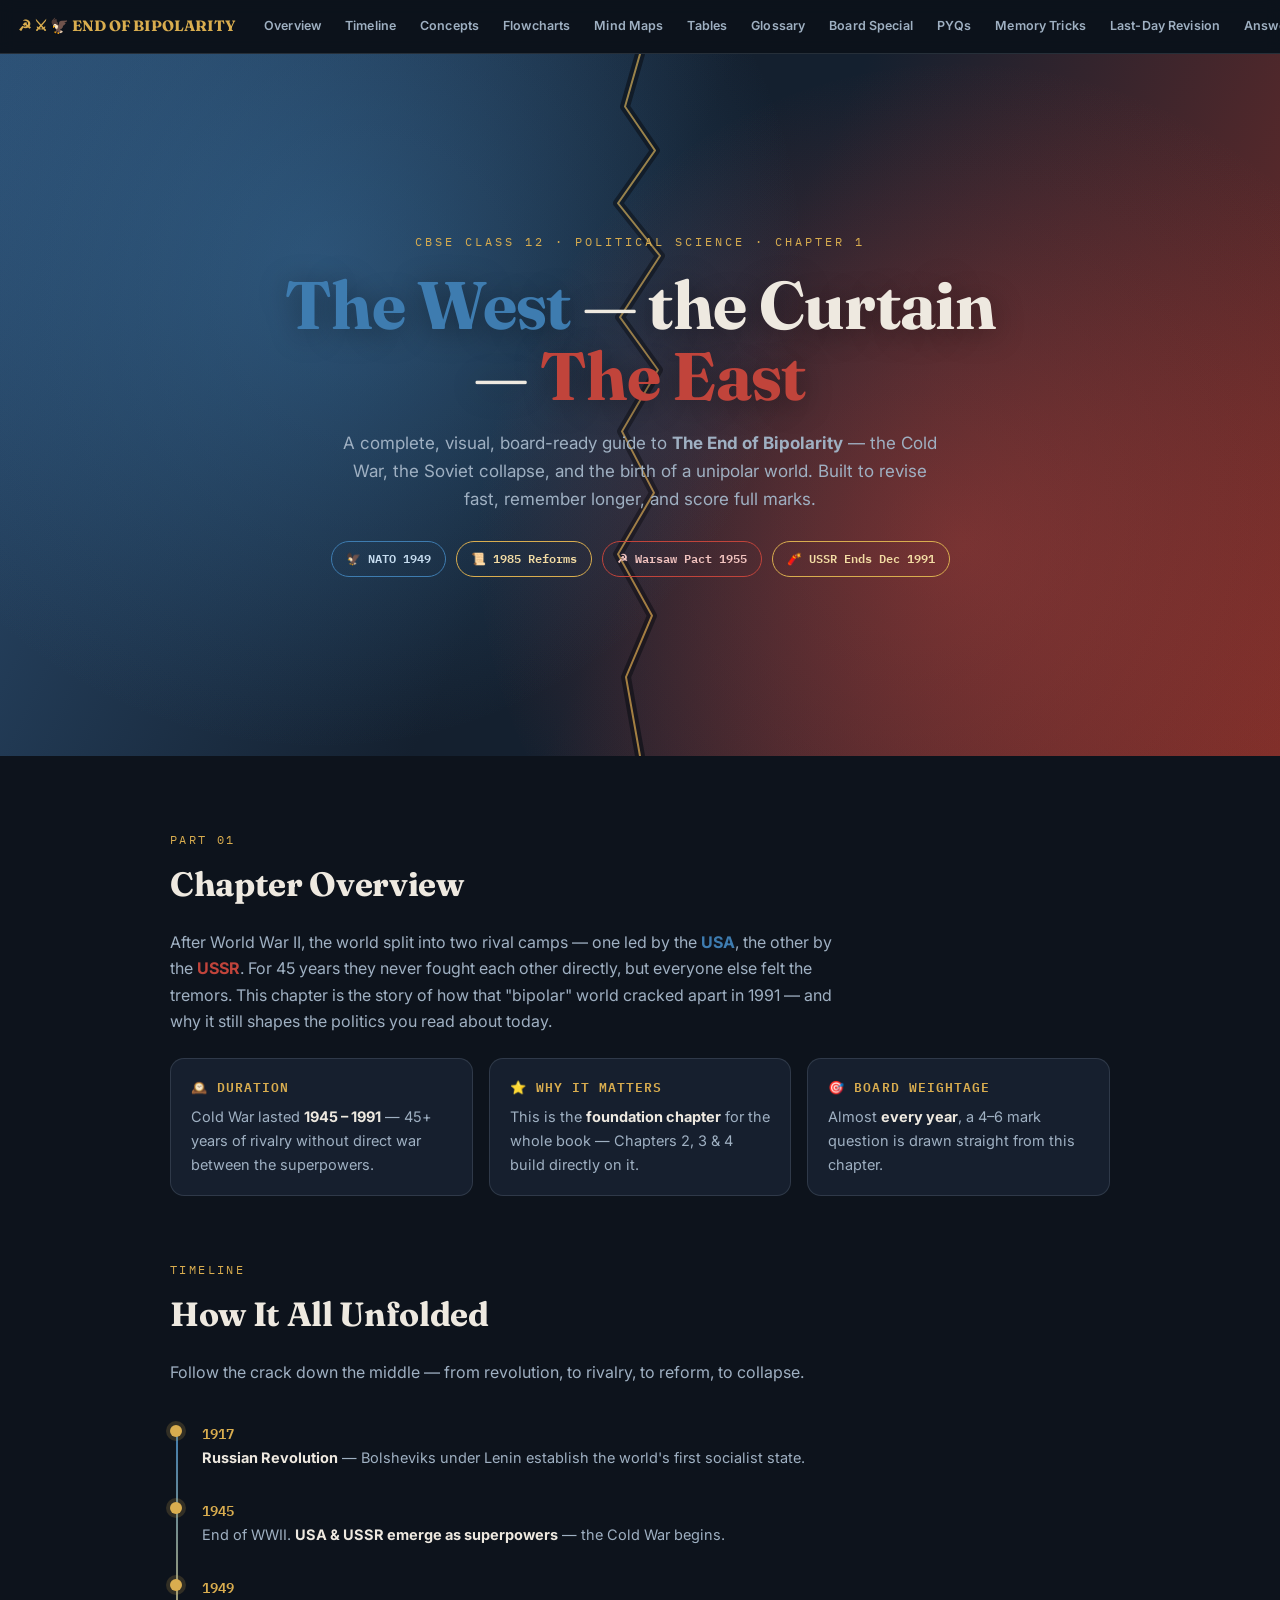
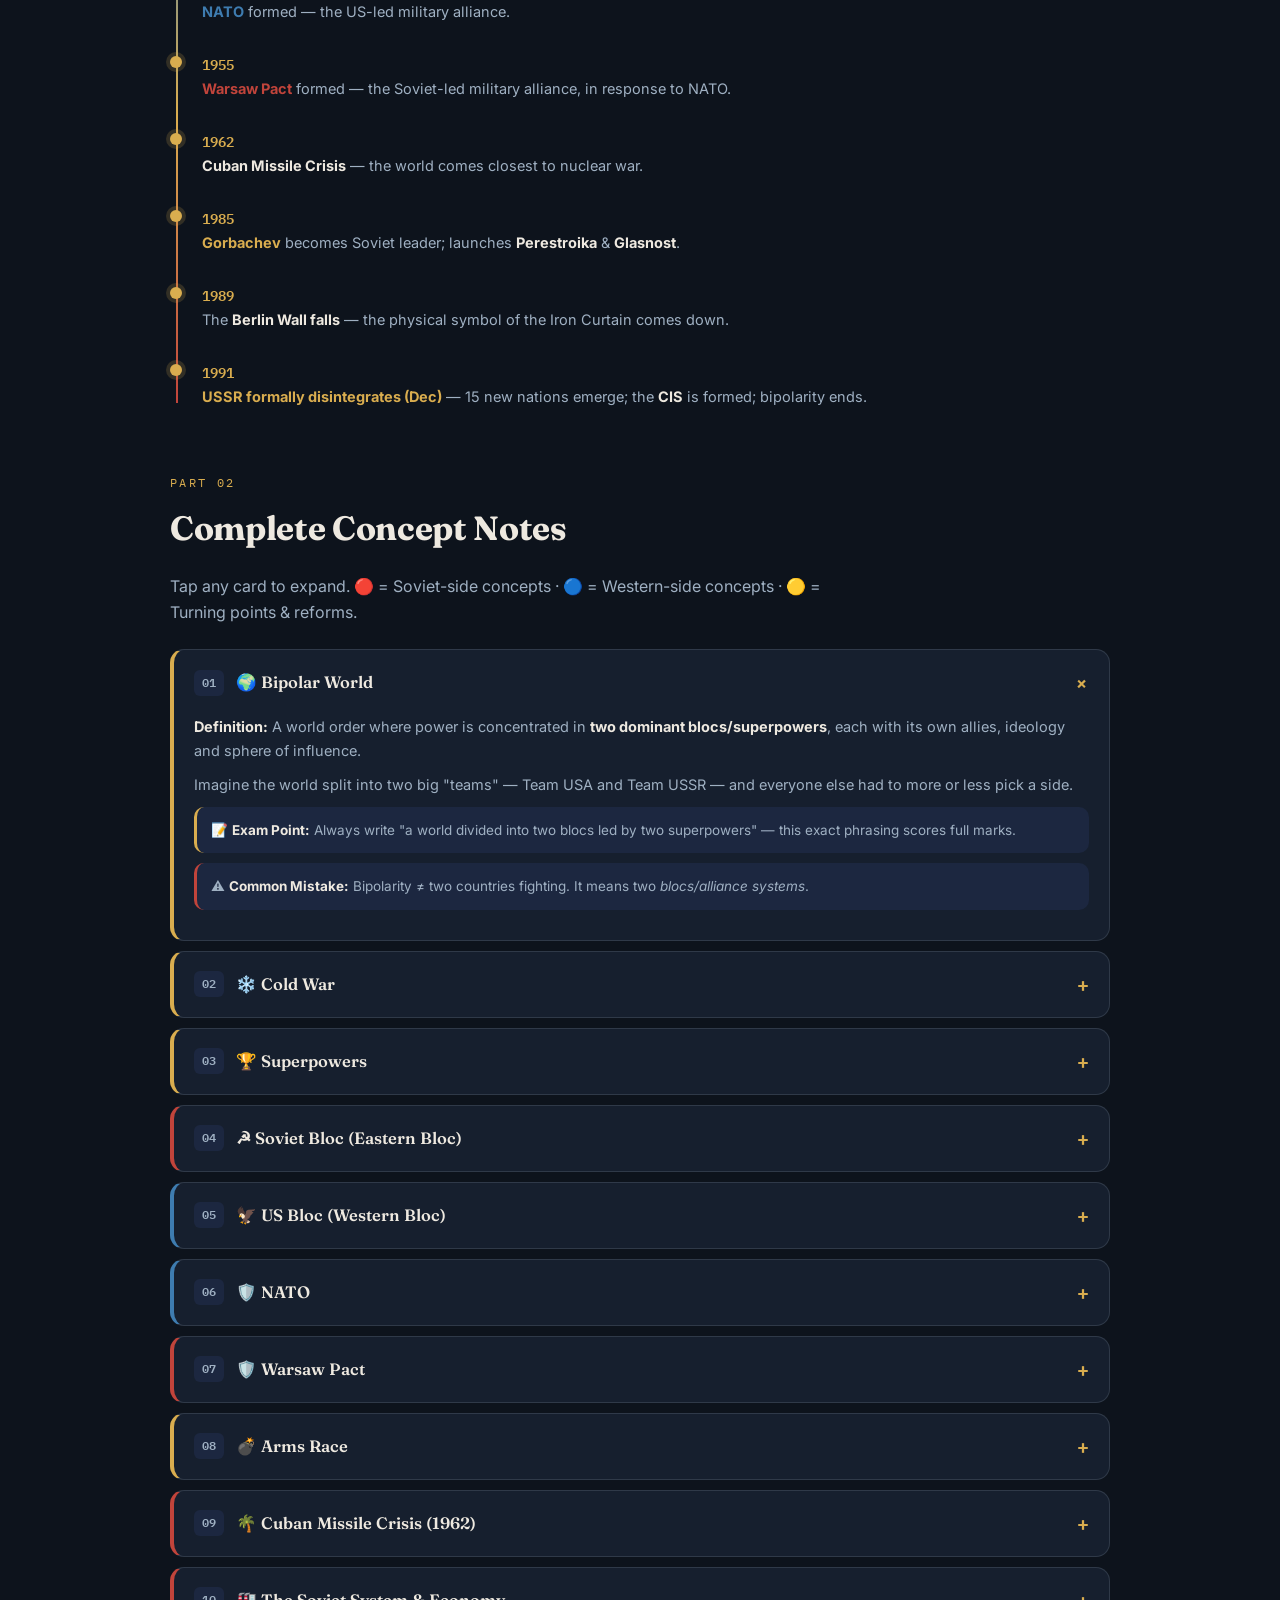
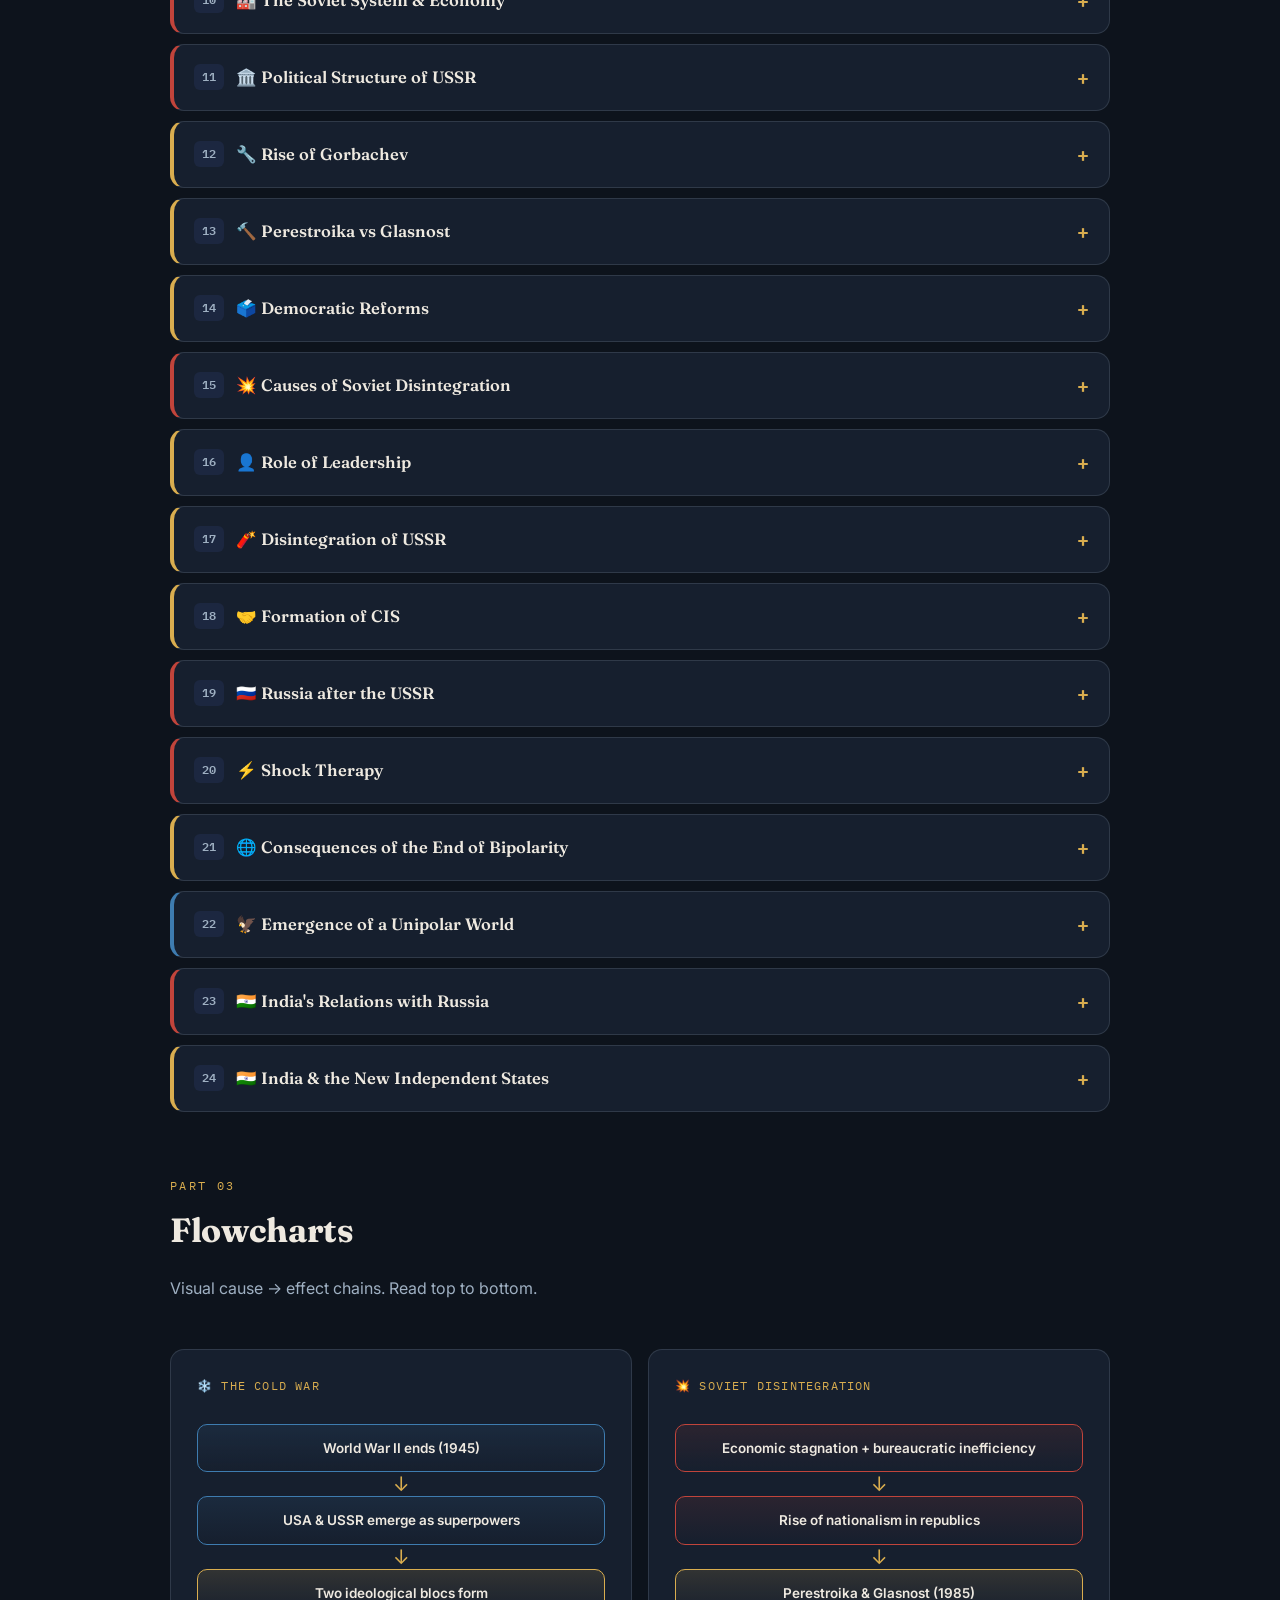
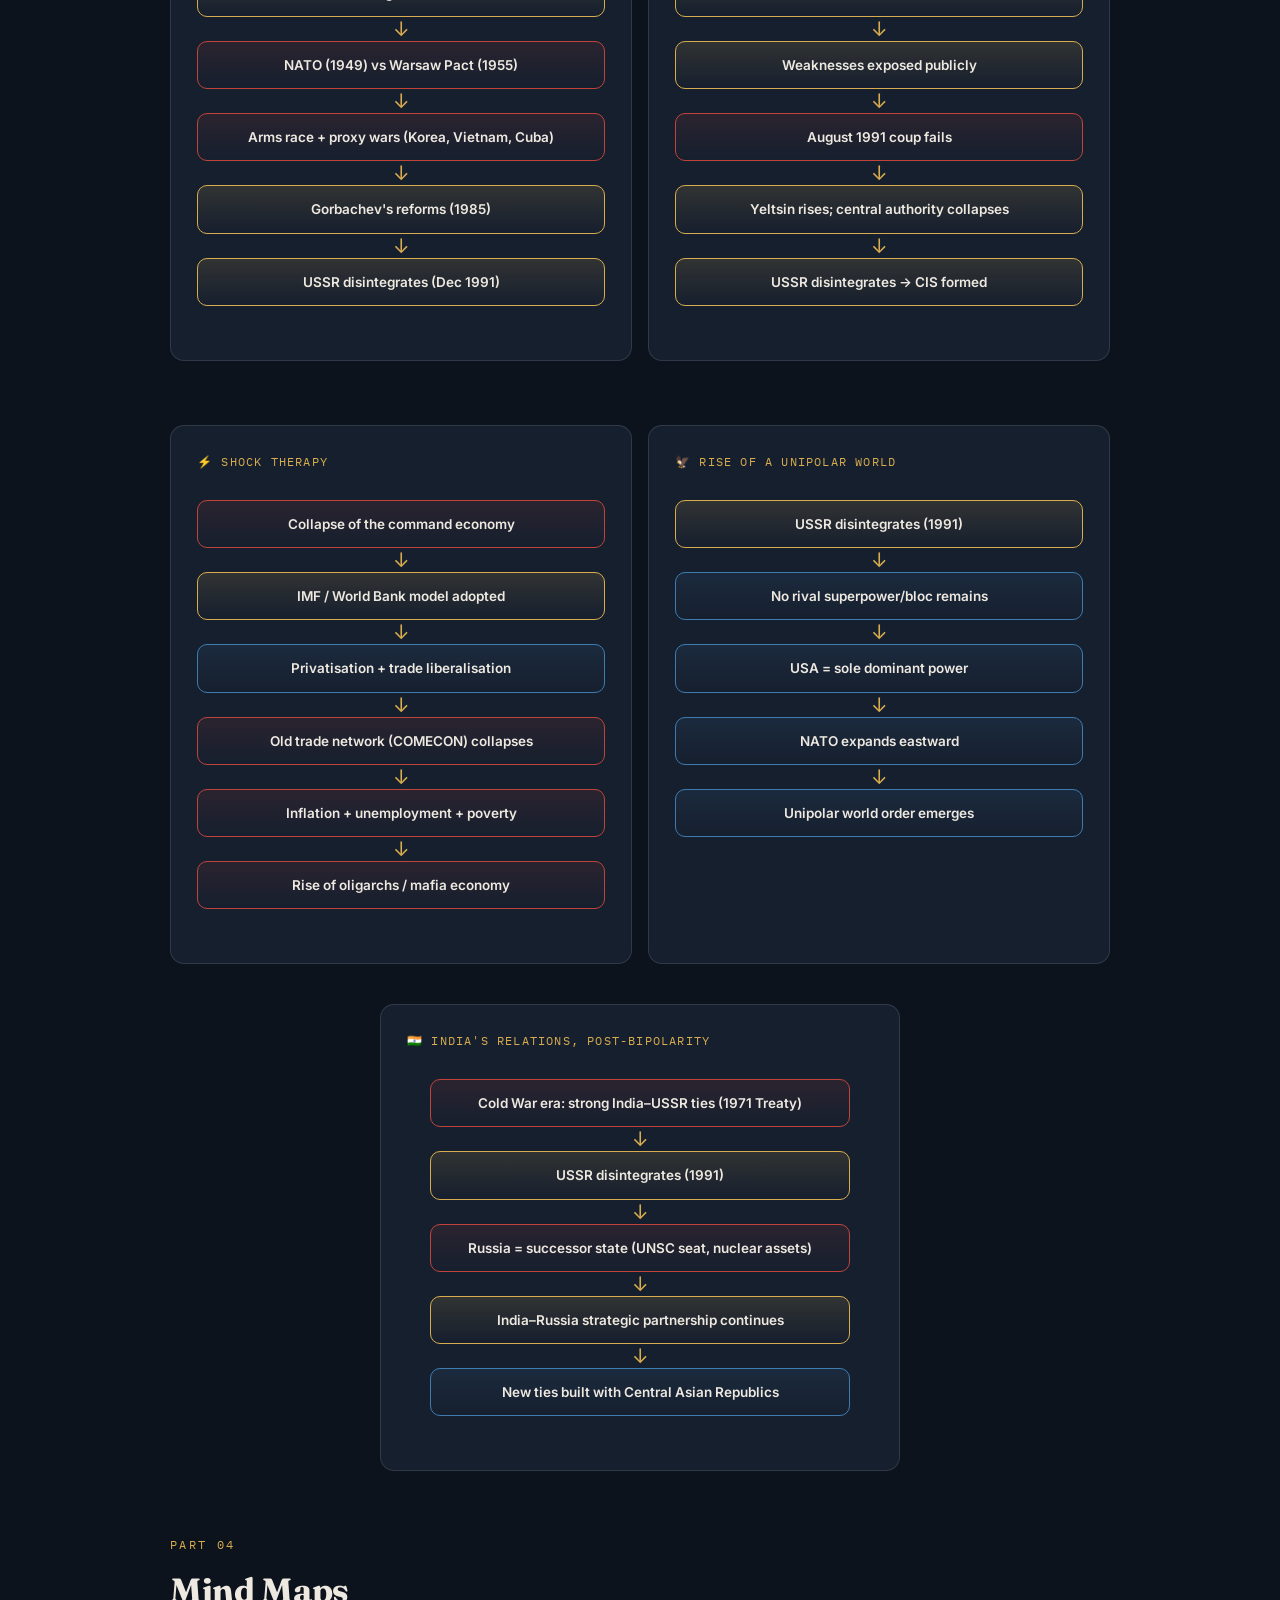
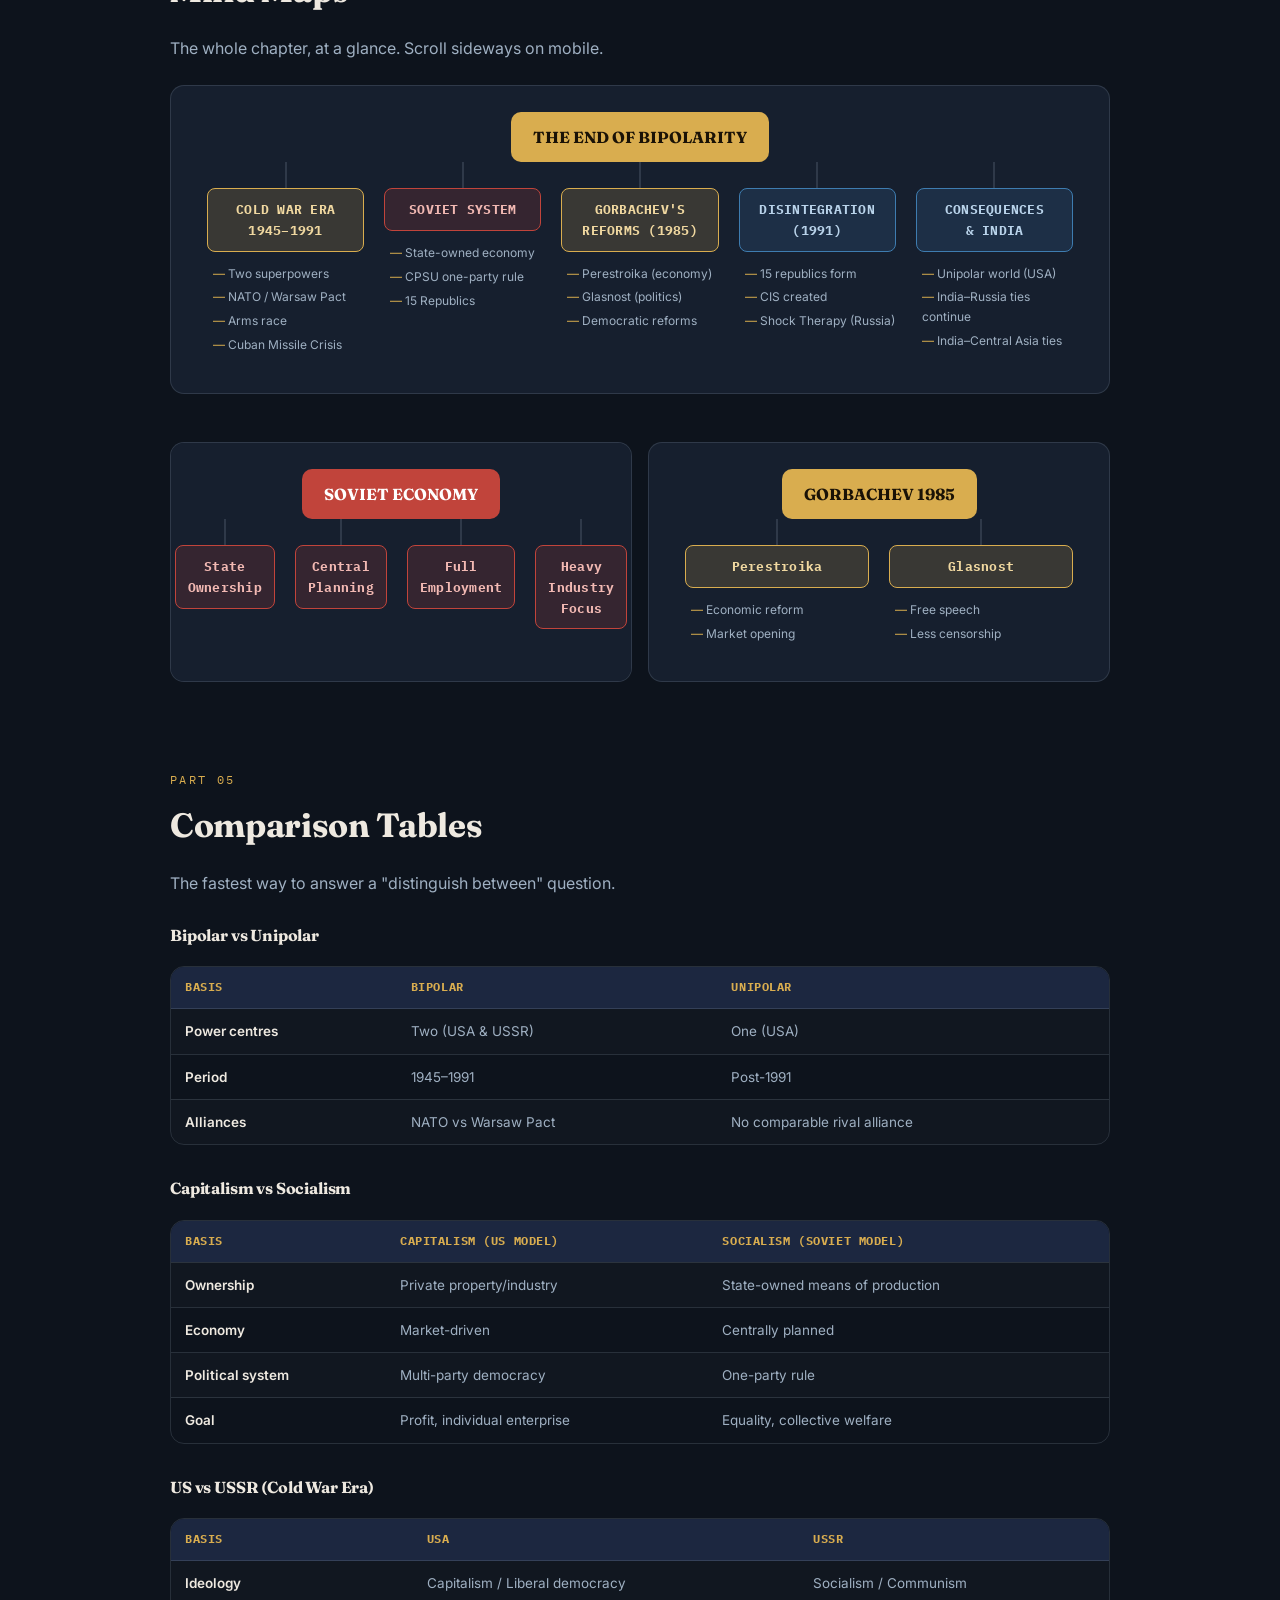
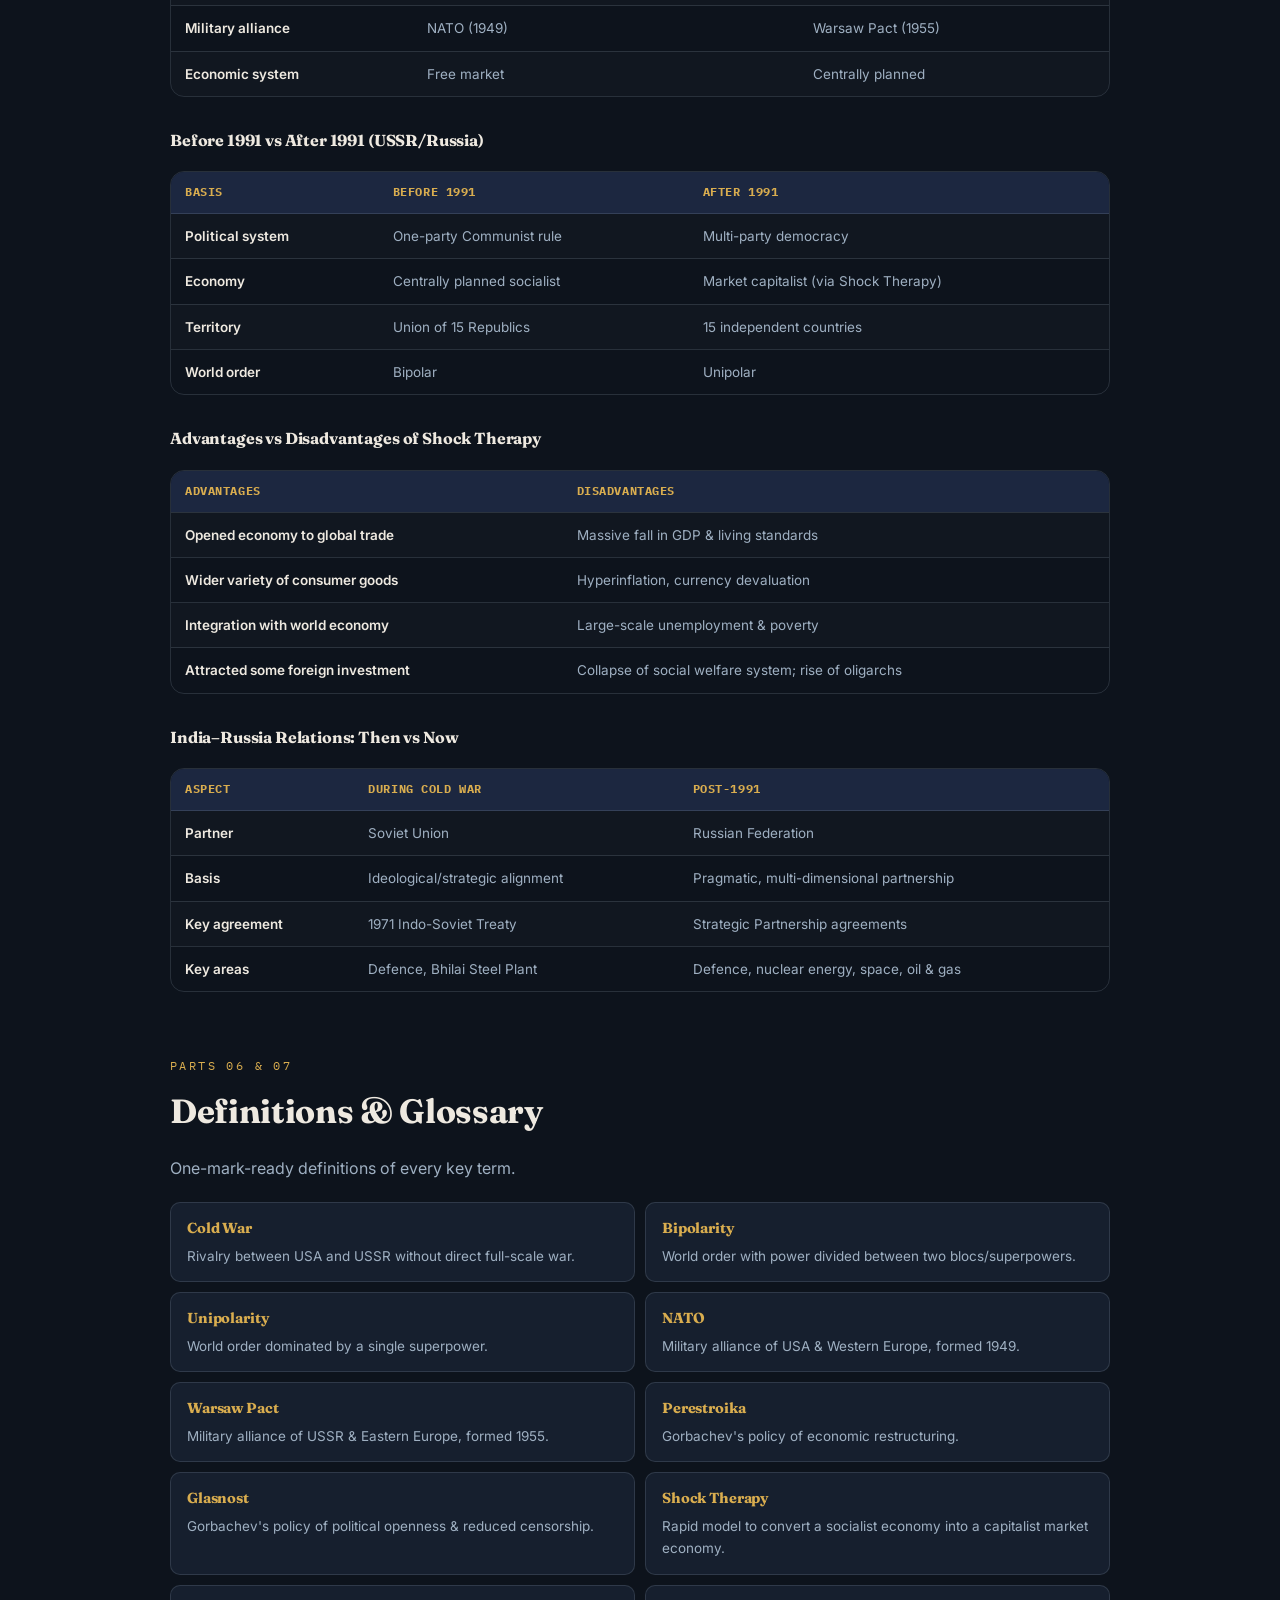
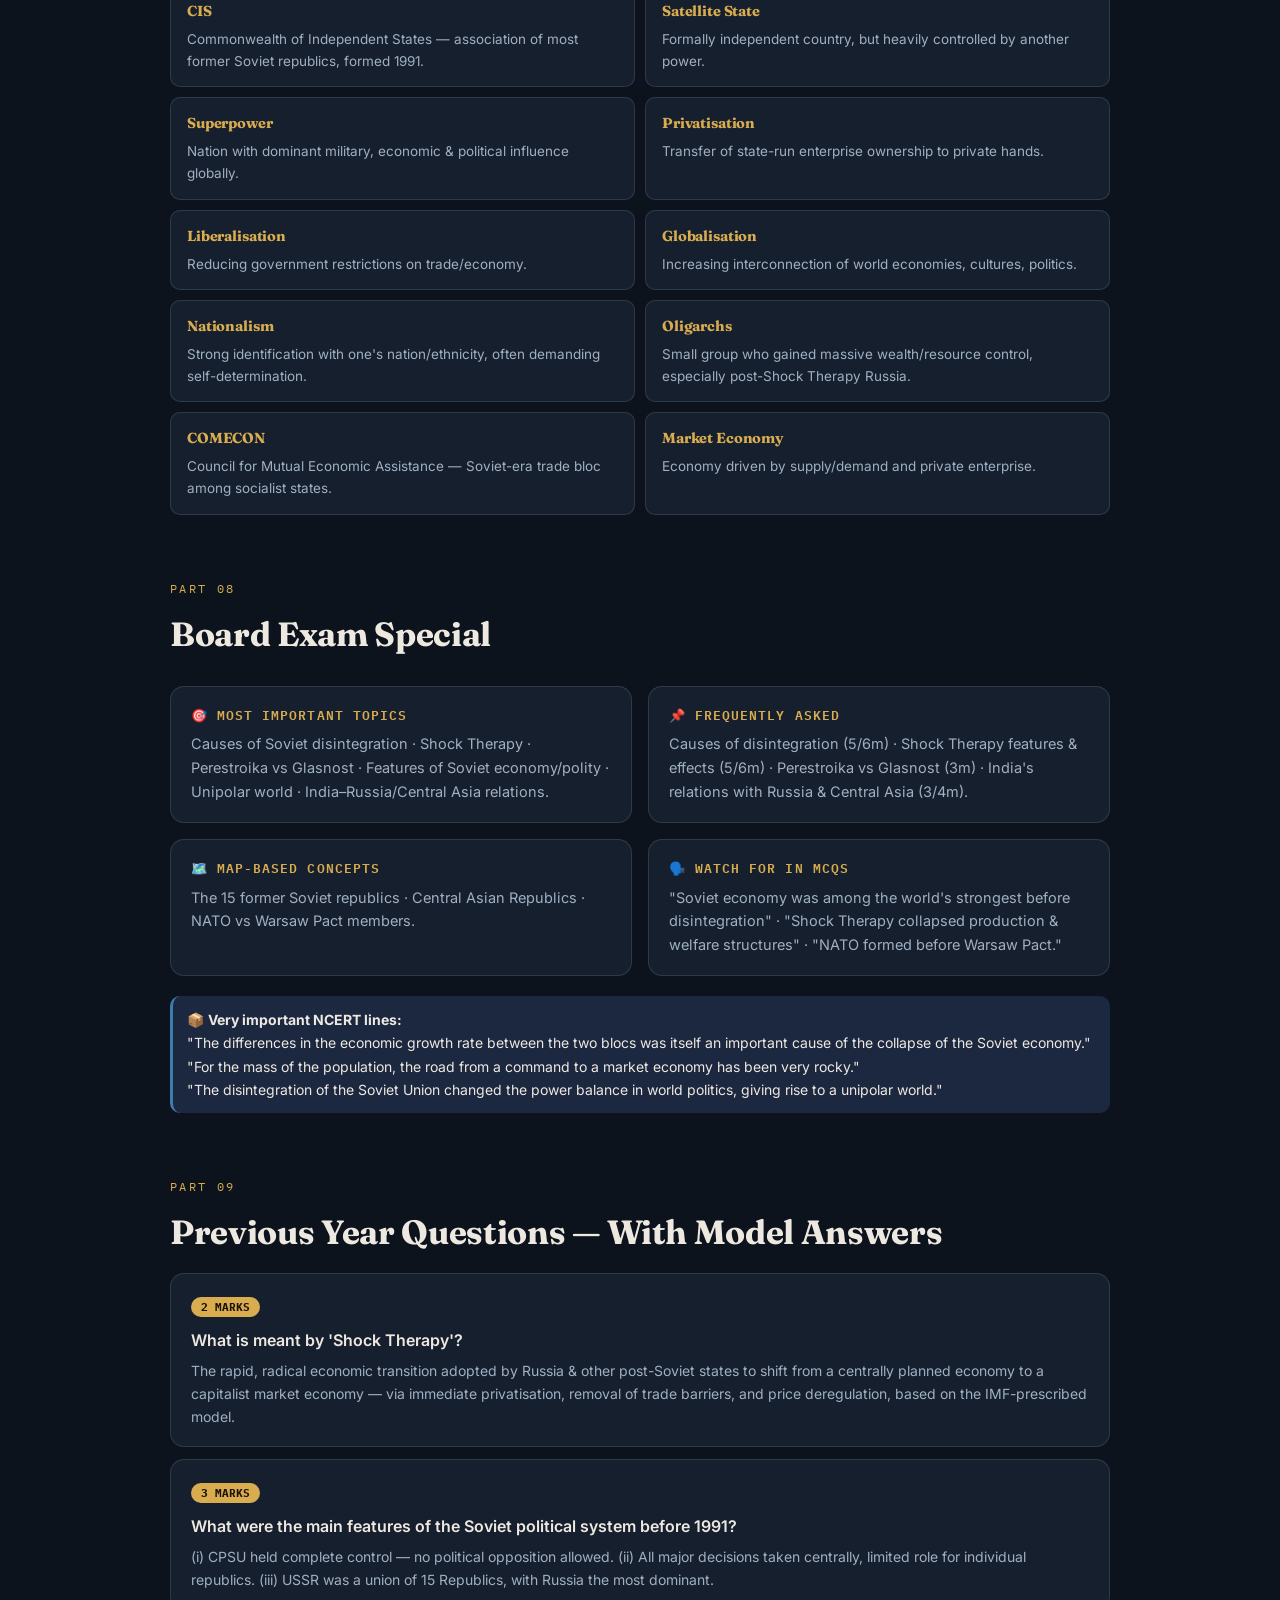
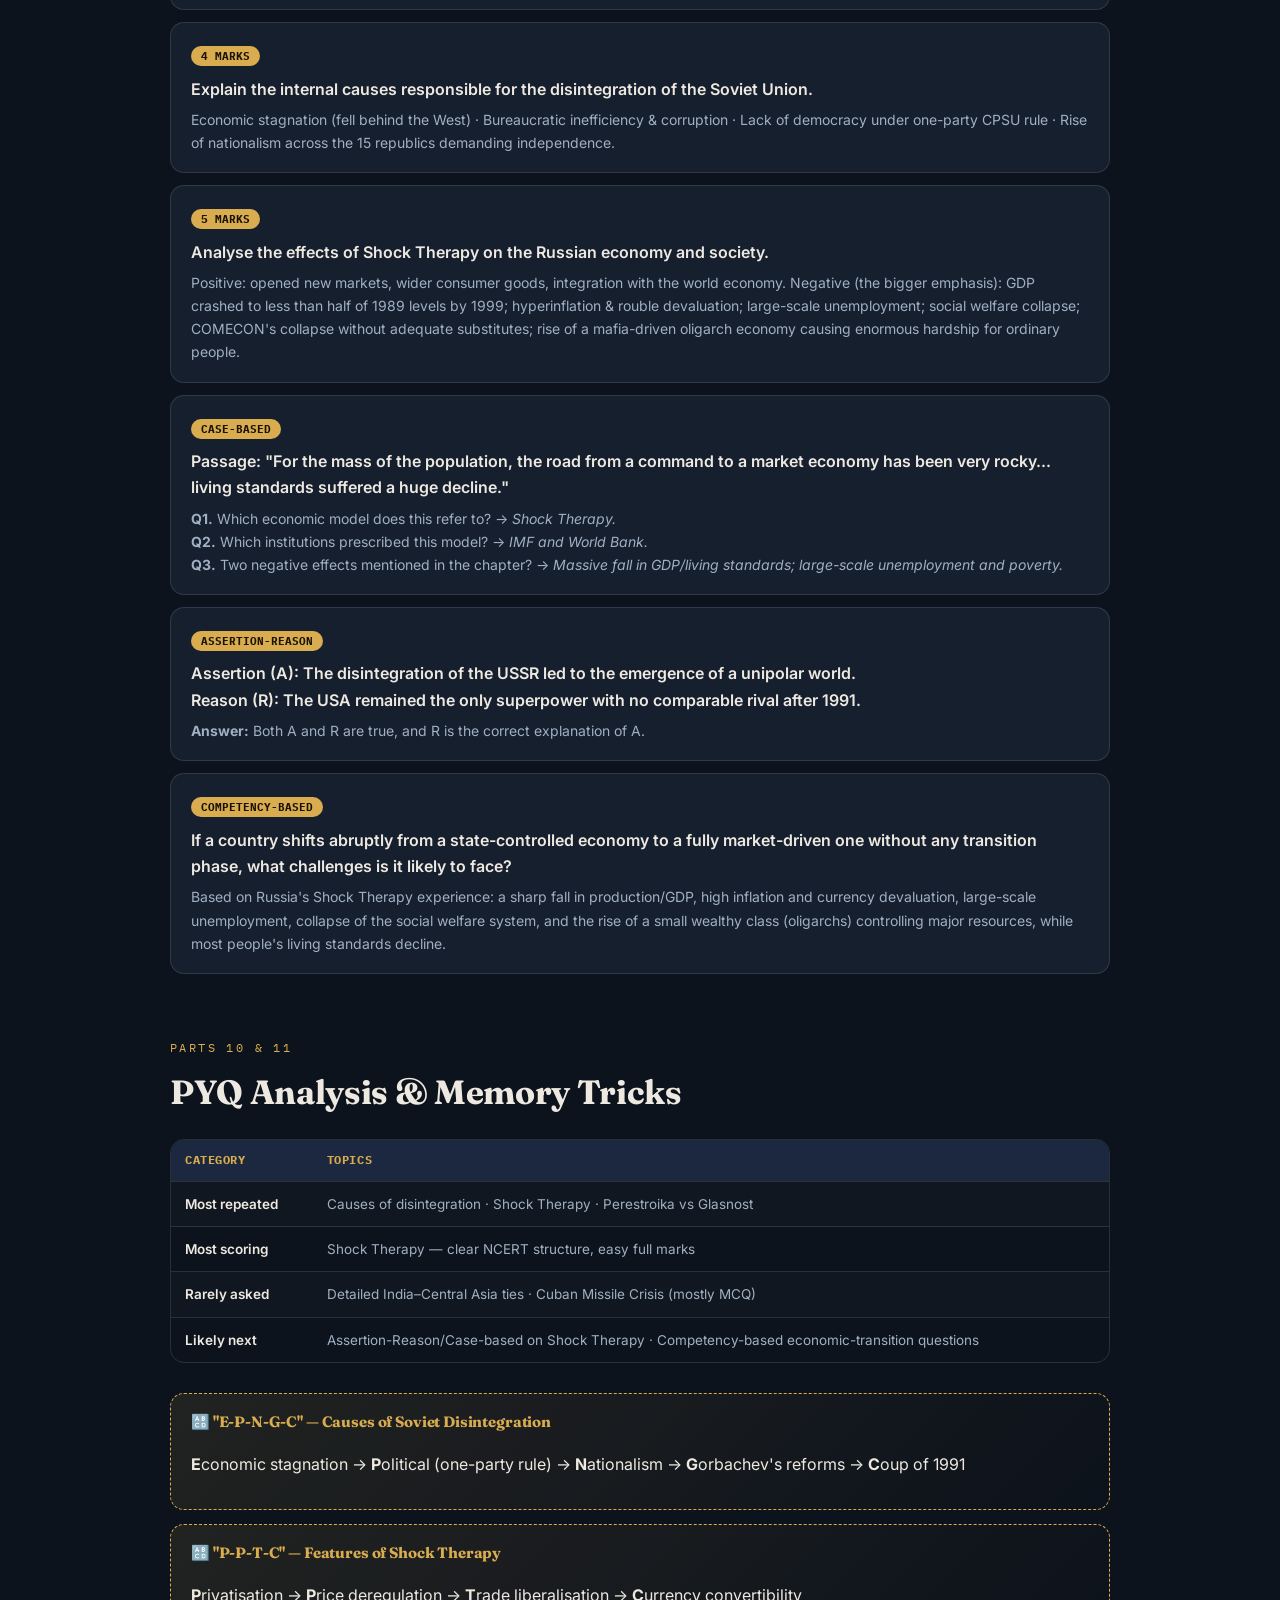
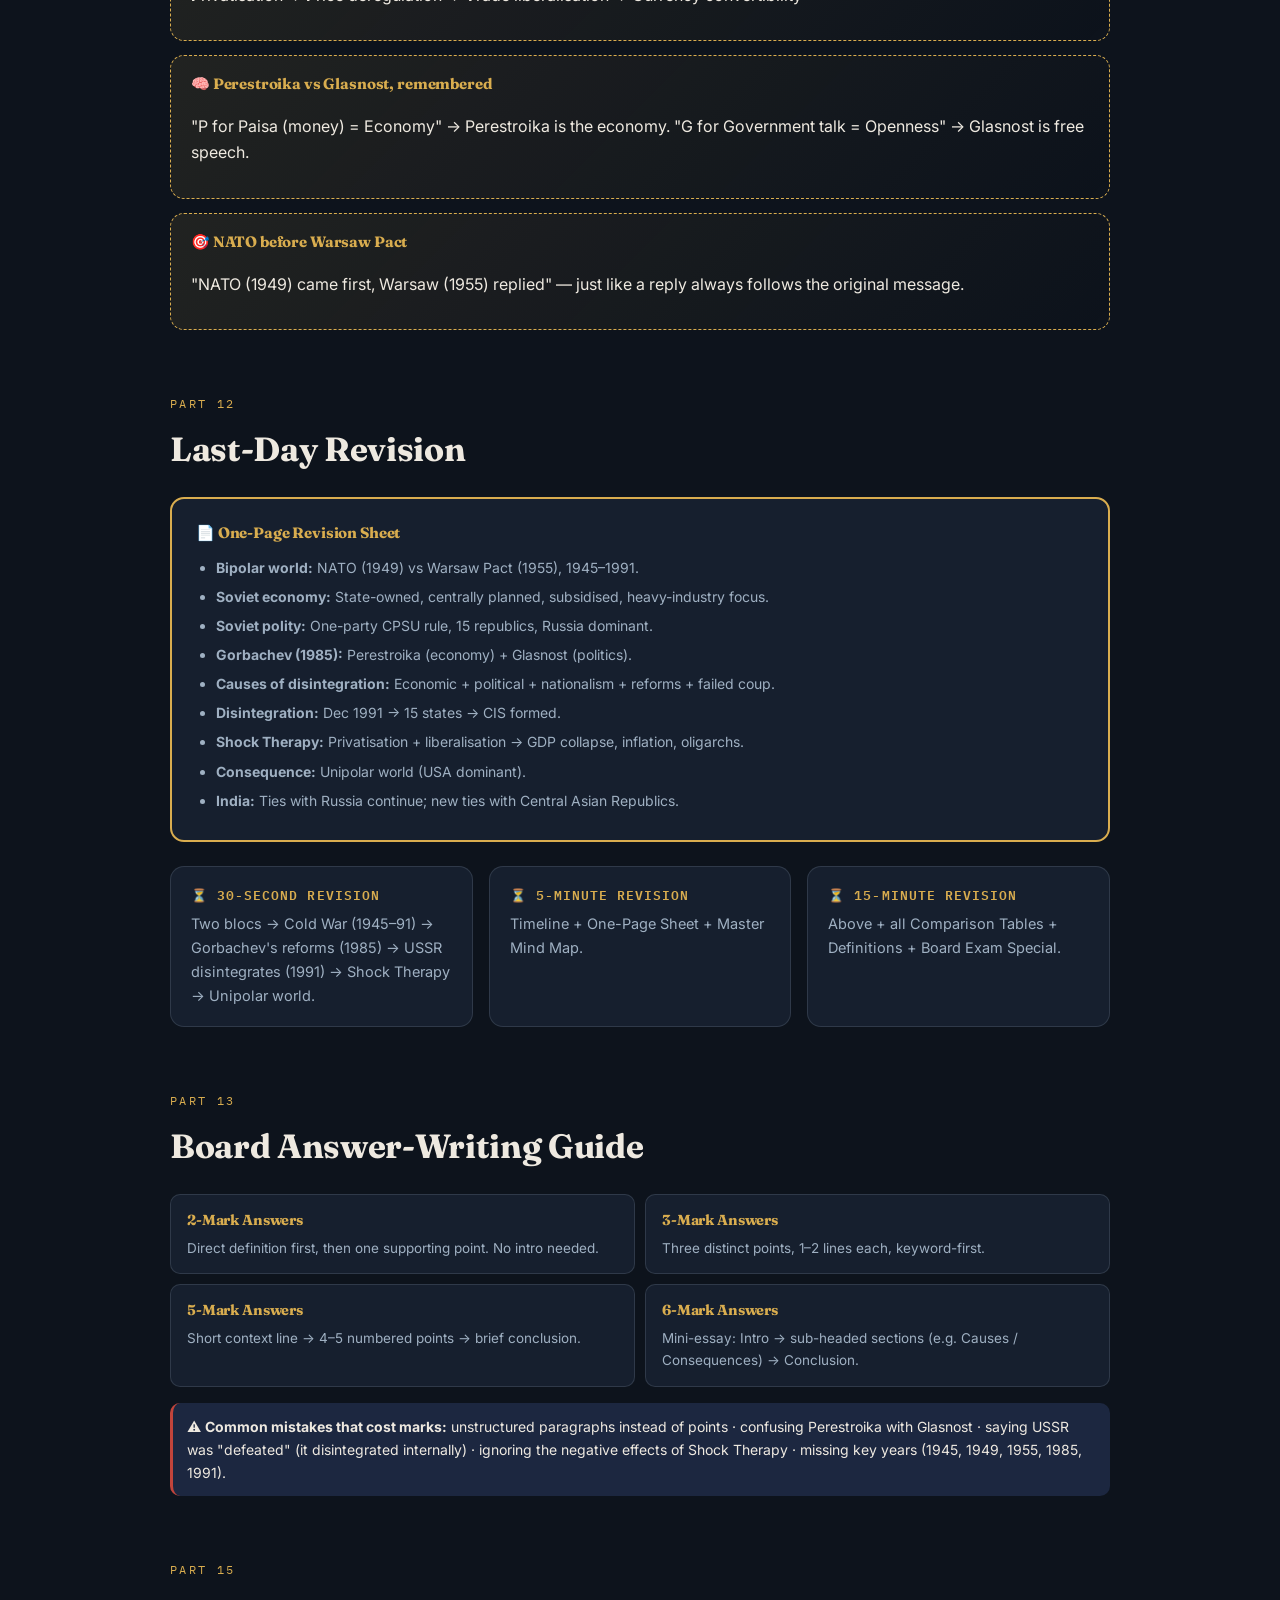
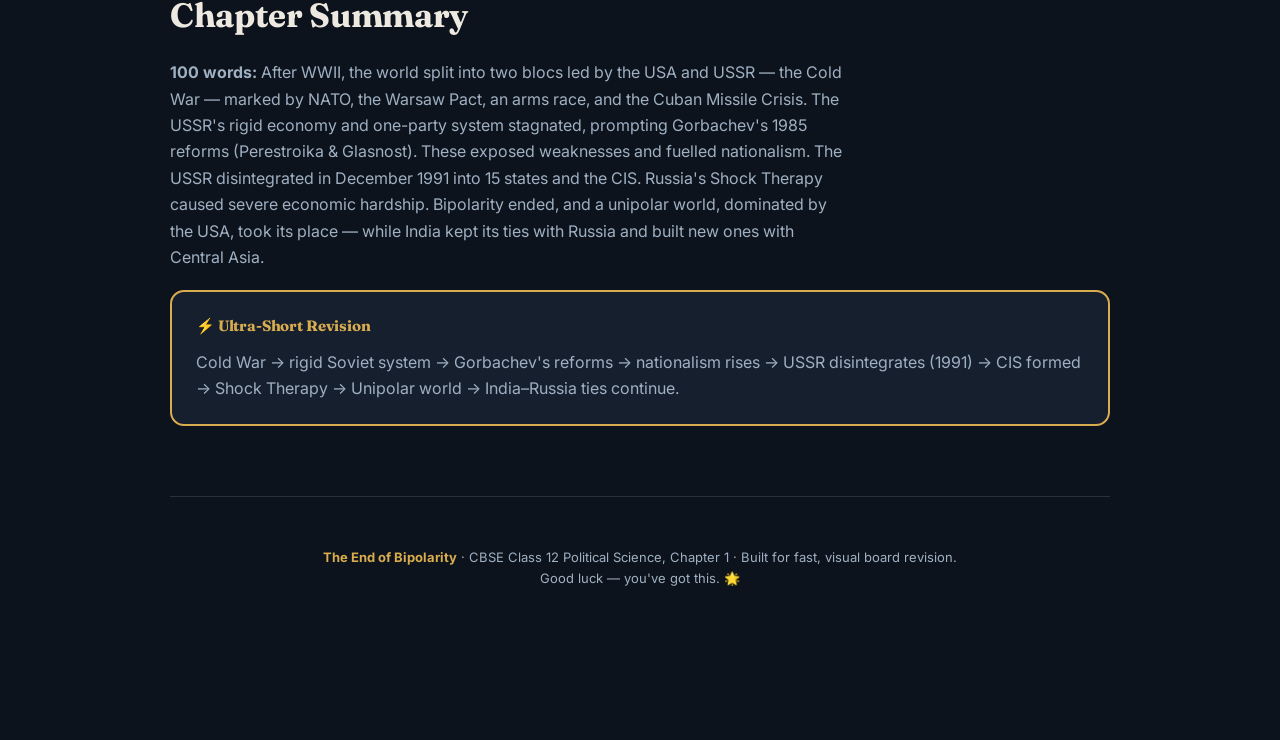
==== Chapter1_End_of_Bipolarity_Visual_Notes.html @ feac38b7 "Initial commit: Restored dashboard study material portal with Visual Notes for Chapter 1" ====
<!DOCTYPE html>
<html lang="en">
<head>
<meta charset="UTF-8">
<meta name="viewport" content="width=device-width, initial-scale=1.0">
<title>The End of Bipolarity — Class 12 Political Science</title>
<link rel="preconnect" href="https://fonts.googleapis.com">
<link href="https://fonts.googleapis.com/css2?family=Fraunces:opsz,wght@9..144,400;9..144,600;9..144,700;9..144,900&family=Inter:wght@400;500;600;700;800&family=IBM+Plex+Mono:wght@400;500;600&display=swap" rel="stylesheet">
<style>
  :root{
    --bg-base:#0d131c;
    --bg-panel:#161f2e;
    --bg-panel-2:#1c2740;
    --ussr:#c1443b;
    --ussr-dim:#7a2d28;
    --ussr-glow: rgba(193,68,59,.35);
    --usa:#3e7cb0;
    --usa-dim:#2b4d70;
    --usa-glow: rgba(62,124,176,.35);
    --gold:#d9ad4f;
    --gold-dim:#8a712f;
    --text:#eee9e0;
    --text-muted:#9fb0c2;
    --line: rgba(159,176,194,.18);
    --radius: 14px;
  }
  *{box-sizing:border-box;}
  html{scroll-behavior:smooth;}
  body{
    margin:0;
    background:var(--bg-base);
    color:var(--text);
    font-family:'Inter',sans-serif;
    line-height:1.65;
    -webkit-font-smoothing:antialiased;
  }
  h1,h2,h3,h4{
    font-family:'Fraunces',serif;
    font-weight:700;
    letter-spacing:-.01em;
    color:var(--text);
    margin:0 0 .4em 0;
  }
  a{color:var(--gold);}
  .mono{font-family:'IBM Plex Mono',monospace;}
  ::selection{ background:var(--gold); color:#1a1206;}

  /* ---------- NAV ---------- */
  nav.topnav{
    position:sticky; top:0; z-index:50;
    background:rgba(13,19,28,.92);
    backdrop-filter:blur(8px);
    border-bottom:1px solid var(--line);
    display:flex; align-items:center; gap:4px;
    padding:10px 18px;
    overflow-x:auto;
    white-space:nowrap;
  }
  nav.topnav::-webkit-scrollbar{height:4px;}
  nav.topnav::-webkit-scrollbar-thumb{background:var(--line);}
  nav.topnav .brand{
    font-family:'Fraunces',serif; font-weight:700; font-size:15px;
    color:var(--gold); margin-right:14px; flex-shrink:0;
  }
  nav.topnav a{
    color:var(--text-muted); text-decoration:none; font-size:12.5px;
    padding:6px 10px; border-radius:8px; flex-shrink:0;
    font-weight:600; letter-spacing:.01em;
    transition:.15s;
  }
  nav.topnav a:hover{ background:var(--bg-panel-2); color:var(--text); }

  /* ---------- HERO with Iron Curtain crack ---------- */
  .hero{
    position:relative;
    min-height:78vh;
    display:flex; align-items:center; justify-content:center;
    overflow:hidden;
    background:
      linear-gradient(115deg, var(--usa-dim) 0%, #14202f 46%, #14202f 54%, var(--ussr-dim) 100%);
  }
  .hero::before, .hero::after{
    content:""; position:absolute; inset:0;
    background:radial-gradient(circle at 25% 30%, rgba(62,124,176,.25), transparent 45%),
               radial-gradient(circle at 75% 70%, rgba(193,68,59,.25), transparent 45%);
    pointer-events:none;
  }
  .crack-svg{
    position:absolute; top:0; left:50%; transform:translateX(-50%);
    height:100%; width:220px; opacity:.9; pointer-events:none;
  }
  .hero-content{
    position:relative; z-index:2; text-align:center; max-width:820px; padding:0 24px;
  }
  .hero-eyebrow{
    font-family:'IBM Plex Mono',monospace; letter-spacing:.25em; text-transform:uppercase;
    font-size:12px; color:var(--gold); margin-bottom:18px; display:block;
  }
  .hero h1{
    font-size:clamp(2.4rem, 6vw, 4.2rem); line-height:1.05; margin-bottom:18px;
    text-shadow:0 4px 30px rgba(0,0,0,.4);
  }
  .hero h1 span.red{color:var(--ussr);}
  .hero h1 span.blue{color:var(--usa);}
  .hero p.sub{
    color:var(--text-muted); font-size:17px; max-width:600px; margin:0 auto 28px auto;
  }
  .hero-badges{ display:flex; gap:10px; justify-content:center; flex-wrap:wrap; }
  .badge{
    font-size:12px; font-weight:600; padding:7px 14px; border-radius:100px;
    border:1px solid var(--line); color:var(--text-muted);
    font-family:'IBM Plex Mono',monospace;
  }
  .badge.red{border-color:var(--ussr); color:#f2c4c0;}
  .badge.blue{border-color:var(--usa); color:#c6dcef;}
  .badge.gold{border-color:var(--gold); color:#f3dca4;}

  /* ---------- LAYOUT ---------- */
  main{ max-width:980px; margin:0 auto; padding:10px 20px 80px; }
  section{ margin-top:64px; scroll-margin-top:70px; }
  .part-tag{
    font-family:'IBM Plex Mono',monospace; font-size:12px; letter-spacing:.2em;
    text-transform:uppercase; color:var(--gold); display:block; margin-bottom:8px;
  }
  section > h2{ font-size:clamp(1.6rem,3.4vw,2.1rem); }
  .lead{ color:var(--text-muted); font-size:16px; max-width:680px; }

  /* divider between major sections - the "crack" motif in miniature */
  .divider{
    display:flex; align-items:center; gap:10px; margin:56px 0 -20px 0; opacity:.6;
  }
  .divider svg{ width:100%; height:14px; }

  /* ---------- OVERVIEW GRID ---------- */
  .grid-3{ display:grid; grid-template-columns:repeat(3,1fr); gap:16px; margin-top:24px; }
  @media(max-width:760px){ .grid-3{grid-template-columns:1fr;} }
  .stat-card{
    background:var(--bg-panel); border:1px solid var(--line); border-radius:var(--radius);
    padding:18px 20px;
  }
  .stat-card h4{ font-size:13px; color:var(--gold); text-transform:uppercase; letter-spacing:.08em; margin-bottom:6px;font-family:'IBM Plex Mono',monospace; font-weight:600;}
  .stat-card p{ margin:0; font-size:14.5px; color:var(--text-muted); }

  /* ---------- TIMELINE ---------- */
  .timeline{ position:relative; margin-top:36px; padding-left:32px; }
  .timeline::before{
    content:""; position:absolute; left:6px; top:6px; bottom:6px; width:2px;
    background:linear-gradient(var(--usa), var(--gold), var(--ussr));
  }
  .t-item{ position:relative; padding-bottom:28px; }
  .t-item:last-child{ padding-bottom:0; }
  .t-item::before{
    content:""; position:absolute; left:-32px; top:4px; width:12px; height:12px; border-radius:50%;
    background:var(--gold); box-shadow:0 0 0 4px rgba(217,173,79,.18);
  }
  .t-year{ font-family:'IBM Plex Mono',monospace; color:var(--gold); font-weight:600; font-size:14px; }
  .t-text{ color:var(--text-muted); font-size:14.5px; margin-top:2px; }
  .t-text strong{ color:var(--text); }

  /* ---------- CONCEPT ACCORDION ---------- */
  .concepts-wrap{ margin-top:24px; display:flex; flex-direction:column; gap:10px; }
  details.concept{
    background:var(--bg-panel); border:1px solid var(--line); border-radius:var(--radius);
    overflow:hidden; border-left:4px solid var(--text-muted);
  }
  details.concept[data-side="red"]{ border-left-color:var(--ussr); }
  details.concept[data-side="blue"]{ border-left-color:var(--usa); }
  details.concept[data-side="gold"]{ border-left-color:var(--gold); }
  details.concept summary{
    cursor:pointer; list-style:none; padding:16px 20px; display:flex; align-items:center; gap:12px;
    font-family:'Fraunces',serif; font-weight:600; font-size:16.5px;
  }
  details.concept summary::-webkit-details-marker{ display:none; }
  details.concept summary::after{
    content:"+"; margin-left:auto; font-family:'IBM Plex Mono',monospace; font-size:20px; color:var(--gold);
    transition:transform .2s;
  }
  details.concept[open] summary::after{ transform:rotate(45deg); }
  details.concept .num{
    font-family:'IBM Plex Mono',monospace; font-size:12px; color:var(--text-muted);
    background:var(--bg-panel-2); padding:3px 8px; border-radius:6px; flex-shrink:0;
  }
  .concept-body{ padding:0 20px 20px 20px; color:var(--text-muted); font-size:14.5px; }
  .concept-body p{ margin:0 0 10px 0; }
  .concept-body ul{ margin:8px 0 12px 0; padding-left:20px; }
  .concept-body li{ margin-bottom:6px; }
  .concept-body strong{ color:var(--text); }
  .tag-line{ display:flex; gap:8px; flex-wrap:wrap; margin-bottom:12px; }
  .tag-line span{
    font-family:'IBM Plex Mono',monospace; font-size:10.5px; text-transform:uppercase; letter-spacing:.05em;
    padding:3px 9px; border-radius:100px; border:1px solid var(--line); color:var(--text-muted);
  }
  .callout{
    border-radius:10px; padding:12px 14px; font-size:13.5px; margin:10px 0;
    background:var(--bg-panel-2);
  }
  .callout.exam{ border-left:3px solid var(--gold); }
  .callout.mistake{ border-left:3px solid var(--ussr); }
  .callout.ncert{ border-left:3px solid var(--usa); }

  /* ---------- FLOWCHART BOXES ---------- */
  .flow{ display:flex; flex-direction:column; align-items:center; gap:0; margin:28px 0; }
  .flow-box{
    background:var(--bg-panel-2); border:1px solid var(--line); border-radius:10px;
    padding:12px 18px; font-size:13.5px; text-align:center; max-width:420px; width:100%;
    font-weight:600; color:var(--text);
  }
  .flow-box.red{ border-color:var(--ussr); background:linear-gradient(180deg, rgba(193,68,59,.12), transparent); }
  .flow-box.blue{ border-color:var(--usa); background:linear-gradient(180deg, rgba(62,124,176,.12), transparent); }
  .flow-box.gold{ border-color:var(--gold); background:linear-gradient(180deg, rgba(217,173,79,.14), transparent); }
  .flow-arrow{ color:var(--gold); font-size:20px; line-height:1; margin:2px 0; }
  .flow-title{ font-family:'IBM Plex Mono',monospace; font-size:12px; letter-spacing:.1em; text-transform:uppercase; color:var(--gold); margin-bottom:14px;}

  /* ---------- MIND MAP ---------- */
  .mindmap-box{
    background:var(--bg-panel); border:1px solid var(--line); border-radius:var(--radius);
    padding:26px; margin:24px 0; overflow-x:auto;
  }

  /* ---------- ORG-CHART MIND MAP ---------- */
  .orgchart{ text-align:center; min-width:640px; }
  .oc-root{
    display:inline-block; padding:12px 22px; border-radius:10px; font-weight:700;
    background:var(--gold); color:#1a1206; font-family:'Fraunces',serif; font-size:16px;
    margin-bottom:0;
  }
  .oc-level{ display:flex; justify-content:center; gap:0; margin-top:0; }
  .oc-branch{ flex:1; padding:0 10px; position:relative; }
  .oc-branch::before{
    content:""; display:block; height:26px; width:2px; background:var(--line); margin:0 auto;
  }
  .oc-node{
    padding:10px 12px; border-radius:8px; font-size:12.5px; font-weight:700;
    font-family:'IBM Plex Mono',monospace; letter-spacing:.02em; margin-bottom:10px;
  }
  .oc-node.red{ background:rgba(193,68,59,.18); color:#f2b9b3; border:1px solid var(--ussr); }
  .oc-node.blue{ background:rgba(62,124,176,.18); color:#b9d3ea; border:1px solid var(--usa); }
  .oc-node.gold{ background:rgba(217,173,79,.18); color:#f0d8a0; border:1px solid var(--gold); }
  .oc-leaf{ font-size:12px; color:var(--text-muted); text-align:left; padding-left:6px; list-style:none; }
  .oc-leaf li{ margin-bottom:4px; }
  .oc-leaf li::before{ content:"— "; color:var(--gold); }

  /* ---------- TABLES ---------- */
  .table-wrap{ overflow-x:auto; margin:18px 0 30px 0; border-radius:var(--radius); border:1px solid var(--line); }
  table{ border-collapse:collapse; width:100%; font-size:13.5px; min-width:480px; }
  thead th{
    background:var(--bg-panel-2); color:var(--gold); text-align:left; padding:11px 14px;
    font-family:'IBM Plex Mono',monospace; font-size:11.5px; text-transform:uppercase; letter-spacing:.05em;
  }
  tbody td{ padding:11px 14px; border-top:1px solid var(--line); color:var(--text-muted); }
  tbody tr:nth-child(odd){ background:rgba(255,255,255,.015); }
  tbody td:first-child{ color:var(--text); font-weight:600; }

  /* ---------- GLOSSARY ---------- */
  .glossary-grid{ display:grid; grid-template-columns:repeat(2,1fr); gap:10px; margin-top:20px; }
  @media(max-width:700px){ .glossary-grid{ grid-template-columns:1fr; } }
  .term-card{
    background:var(--bg-panel); border:1px solid var(--line); border-radius:10px; padding:14px 16px;
  }
  .term-card h4{ font-size:14.5px; margin-bottom:4px; color:var(--gold); font-family:'Fraunces',serif;}
  .term-card p{ margin:0; font-size:13.5px; color:var(--text-muted); }

  /* ---------- PYQ ---------- */
  .pyq-item{
    background:var(--bg-panel); border:1px solid var(--line); border-radius:var(--radius);
    padding:18px 20px; margin-bottom:12px;
  }
  .mark-pill{
    font-family:'IBM Plex Mono',monospace; font-size:11px; padding:3px 10px; border-radius:100px;
    background:var(--gold); color:#1a1206; font-weight:700; margin-right:10px;
  }
  .pyq-q{ font-weight:600; color:var(--text); margin:8px 0 6px 0; }
  .pyq-a{ color:var(--text-muted); font-size:14px; }

  /* ---------- MEMORY TRICKS ---------- */
  .trick-card{
    background:linear-gradient(135deg, rgba(217,173,79,.1), transparent);
    border:1px dashed var(--gold); border-radius:var(--radius); padding:16px 20px; margin-bottom:14px;
  }
  .trick-card h4{ color:var(--gold); font-size:15px; margin-bottom:8px; }

  /* ---------- REVISION BOX ---------- */
  .revision-box{
    background:var(--bg-panel); border:2px solid var(--gold); border-radius:var(--radius);
    padding:22px 24px; margin:20px 0;
  }
  .revision-box h4{ color:var(--gold); font-size:15px; margin-bottom:10px; }
  .revision-box ul{ margin:0; padding-left:20px; color:var(--text-muted); font-size:14px; }
  .revision-box li{ margin-bottom:6px; }

  footer{
    text-align:center; padding:50px 20px 70px; color:var(--text-muted); font-size:13px;
    border-top:1px solid var(--line); margin-top:70px;
  }
  footer strong{ color:var(--gold); }

  @media print{
    nav.topnav, .hero{ display:none; }
    body{ background:white; color:black; }
  }
</style>
</head>
<body>

<nav class="topnav">
  <span class="brand">☭ ⚔ 🦅 END OF BIPOLARITY</span>
  <a href="#overview">Overview</a>
  <a href="#timeline">Timeline</a>
  <a href="#concepts">Concepts</a>
  <a href="#flowcharts">Flowcharts</a>
  <a href="#mindmaps">Mind Maps</a>
  <a href="#tables">Tables</a>
  <a href="#glossary">Glossary</a>
  <a href="#boardspecial">Board Special</a>
  <a href="#pyq">PYQs</a>
  <a href="#memory">Memory Tricks</a>
  <a href="#revision">Last-Day Revision</a>
  <a href="#writing">Answer Writing</a>
  <a href="#summary">Summary</a>
</nav>

<div class="hero">
  <svg class="crack-svg" viewBox="0 0 220 800" preserveAspectRatio="none">
    <path d="M110 0 L95 60 L125 110 L88 170 L130 230 L90 300 L128 360 L92 430 L124 500 L88 570 L122 640 L96 710 L110 800"
      stroke="#0d131c" stroke-width="10" fill="none" stroke-linejoin="round" stroke-linecap="round"/>
    <path d="M110 0 L95 60 L125 110 L88 170 L130 230 L90 300 L128 360 L92 430 L124 500 L88 570 L122 640 L96 710 L110 800"
      stroke="#d9ad4f" stroke-width="2" fill="none" stroke-linejoin="round" stroke-linecap="round" opacity=".8"/>
  </svg>
  <div class="hero-content">
    <span class="hero-eyebrow">CBSE Class 12 · Political Science · Chapter 1</span>
    <h1><span class="blue">The West</span> — the Curtain — <span class="red">The East</span></h1>
    <p class="sub">A complete, visual, board-ready guide to <strong>The End of Bipolarity</strong> — the Cold War, the Soviet collapse, and the birth of a unipolar world. Built to revise fast, remember longer, and score full marks.</p>
    <div class="hero-badges">
      <span class="badge blue">🦅 NATO 1949</span>
      <span class="badge gold">📜 1985 Reforms</span>
      <span class="badge red">☭ Warsaw Pact 1955</span>
      <span class="badge gold">🧨 USSR Ends Dec 1991</span>
    </div>
  </div>
</div>

<main>

<section id="overview">
  <span class="part-tag">Part 01</span>
  <h2>Chapter Overview</h2>
  <p class="lead">After World War II, the world split into two rival camps — one led by the <strong style="color:var(--usa)">USA</strong>, the other by the <strong style="color:var(--ussr)">USSR</strong>. For 45 years they never fought each other directly, but everyone else felt the tremors. This chapter is the story of how that "bipolar" world cracked apart in 1991 — and why it still shapes the politics you read about today.</p>

  <div class="grid-3">
    <div class="stat-card">
      <h4>🕰️ Duration</h4>
      <p>Cold War lasted <strong style="color:var(--text)">1945 – 1991</strong> — 45+ years of rivalry without direct war between the superpowers.</p>
    </div>
    <div class="stat-card">
      <h4>⭐ Why it matters</h4>
      <p>This is the <strong style="color:var(--text)">foundation chapter</strong> for the whole book — Chapters 2, 3 & 4 build directly on it.</p>
    </div>
    <div class="stat-card">
      <h4>🎯 Board weightage</h4>
      <p>Almost <strong style="color:var(--text)">every year</strong>, a 4–6 mark question is drawn straight from this chapter.</p>
    </div>
  </div>
</section>

<section id="timeline">
  <span class="part-tag">Timeline</span>
  <h2>How It All Unfolded</h2>
  <p class="lead">Follow the crack down the middle — from revolution, to rivalry, to reform, to collapse.</p>
  <div class="timeline">
    <div class="t-item"><div class="t-year">1917</div><div class="t-text"><strong>Russian Revolution</strong> — Bolsheviks under Lenin establish the world's first socialist state.</div></div>
    <div class="t-item"><div class="t-year">1945</div><div class="t-text">End of WWII. <strong>USA & USSR emerge as superpowers</strong> — the Cold War begins.</div></div>
    <div class="t-item"><div class="t-year">1949</div><div class="t-text"><strong style="color:var(--usa)">NATO</strong> formed — the US-led military alliance.</div></div>
    <div class="t-item"><div class="t-year">1955</div><div class="t-text"><strong style="color:var(--ussr)">Warsaw Pact</strong> formed — the Soviet-led military alliance, in response to NATO.</div></div>
    <div class="t-item"><div class="t-year">1962</div><div class="t-text"><strong>Cuban Missile Crisis</strong> — the world comes closest to nuclear war.</div></div>
    <div class="t-item"><div class="t-year">1985</div><div class="t-text"><strong style="color:var(--gold)">Gorbachev</strong> becomes Soviet leader; launches <strong>Perestroika</strong> & <strong>Glasnost</strong>.</div></div>
    <div class="t-item"><div class="t-year">1989</div><div class="t-text">The <strong>Berlin Wall falls</strong> — the physical symbol of the Iron Curtain comes down.</div></div>
    <div class="t-item"><div class="t-year">1991</div><div class="t-text"><strong style="color:var(--gold)">USSR formally disintegrates (Dec)</strong> — 15 new nations emerge; the <strong>CIS</strong> is formed; bipolarity ends.</div></div>
  </div>
</section>

<section id="concepts">
  <span class="part-tag">Part 02</span>
  <h2>Complete Concept Notes</h2>
  <p class="lead">Tap any card to expand. 🔴 = Soviet-side concepts · 🔵 = Western-side concepts · 🟡 = Turning points & reforms.</p>

  <div class="concepts-wrap">

    <details class="concept" data-side="gold" open>
      <summary><span class="num">01</span> 🌍 Bipolar World</summary>
      <div class="concept-body">
        <p><strong>Definition:</strong> A world order where power is concentrated in <strong>two dominant blocs/superpowers</strong>, each with its own allies, ideology and sphere of influence.</p>
        <p>Imagine the world split into two big "teams" — Team USA and Team USSR — and everyone else had to more or less pick a side.</p>
        <div class="callout exam">📝 <strong>Exam Point:</strong> Always write "a world divided into two blocs led by two superpowers" — this exact phrasing scores full marks.</div>
        <div class="callout mistake">⚠️ <strong>Common Mistake:</strong> Bipolarity ≠ two countries fighting. It means two <em>blocs/alliance systems</em>.</div>
      </div>
    </details>

    <details class="concept" data-side="gold">
      <summary><span class="num">02</span> ❄️ Cold War</summary>
      <div class="concept-body">
        <p><strong>Definition:</strong> Tension and rivalry between USA and USSR that never became a direct armed conflict, expressed instead through alliances, arms race, propaganda and proxy wars.</p>
        <div class="callout ncert">📦 <strong>NCERT note:</strong> Ordinary citizens on both sides lived under constant fear of nuclear war.</div>
        <p><strong>Example:</strong> The Korean War and Vietnam War — both proxy battles of Cold War rivalry.</p>
      </div>
    </details>

    <details class="concept" data-side="gold">
      <summary><span class="num">03</span> 🏆 Superpowers</summary>
      <div class="concept-body">
        <p>A nation with military, economic and political power far beyond a "great power" — able to shape events globally. USA and USSR were the two post-WWII superpowers.</p>
      </div>
    </details>

    <details class="concept" data-side="red">
      <summary><span class="num">04</span> ☭ Soviet Bloc (Eastern Bloc)</summary>
      <div class="concept-body">
        <p>Countries aligned with the USSR — Poland, East Germany, Hungary, Czechoslovakia, Bulgaria, Romania. Often called <strong>satellite states</strong> — formally independent, but heavily controlled by USSR.</p>
        <p>Military alliance: <strong>Warsaw Pact</strong>.</p>
      </div>
    </details>

    <details class="concept" data-side="blue">
      <summary><span class="num">05</span> 🦅 US Bloc (Western Bloc)</summary>
      <div class="concept-body">
        <p>Countries aligned with the USA — UK, France, West Germany, Canada, and other Western European nations, following capitalism and liberal democracy.</p>
        <p>Military alliance: <strong>NATO</strong>.</p>
      </div>
    </details>

    <details class="concept" data-side="blue">
      <summary><span class="num">06</span> 🛡️ NATO</summary>
      <div class="concept-body">
        <p><strong>North Atlantic Treaty Organisation</strong> — formed <strong>1949</strong> by USA and Western Europe for collective defence against the Soviet bloc.</p>
      </div>
    </details>

    <details class="concept" data-side="red">
      <summary><span class="num">07</span> 🛡️ Warsaw Pact</summary>
      <div class="concept-body">
        <p>Soviet-led military alliance — formed <strong>1955</strong> in direct response to NATO. Dissolved in 1991 along with the USSR.</p>
      </div>
    </details>

    <details class="concept" data-side="gold">
      <summary><span class="num">08</span> 💣 Arms Race</summary>
      <div class="concept-body">
        <p>Both superpowers kept building more and deadlier weapons to not fall behind — extending even to the <strong>Space Race</strong> (Sputnik, Moon landing). Massive spending on this diverted resources away from development.</p>
      </div>
    </details>

    <details class="concept" data-side="red">
      <summary><span class="num">09</span> 🌴 Cuban Missile Crisis (1962)</summary>
      <div class="concept-body">
        <p>USSR placed nuclear missiles in Cuba, right next to the US — bringing the world to the brink of nuclear war. Resolved by negotiation: USSR removed missiles from Cuba; US secretly removed missiles from Turkey.</p>
        <div class="callout exam">📝 Frequently asked as an "example of Cold War tension."</div>
      </div>
    </details>

    <details class="concept" data-side="red">
      <summary><span class="num">10</span> 🏭 The Soviet System & Economy</summary>
      <div class="concept-body">
        <p>Founded after the <strong>1917 Bolshevik Revolution</strong>, based on socialism — state ownership, central planning, guaranteed employment.</p>
        <div class="table-wrap"><table>
          <thead><tr><th>Feature</th><th>Explanation</th></tr></thead>
          <tbody>
            <tr><td>State Ownership</td><td>All industry/property owned by the state</td></tr>
            <tr><td>Central Planning</td><td>Five-year plans instead of market forces</td></tr>
            <tr><td>Guaranteed Welfare</td><td>Free healthcare, education, full employment</td></tr>
            <tr><td>Subsidies</td><td>Bread, milk & essentials kept artificially cheap</td></tr>
            <tr><td>Heavy Industry Focus</td><td>Steel, machinery, defence over consumer goods</td></tr>
          </tbody>
        </table></div>
        <div class="callout mistake">⚠️ Don't call the Soviet economy "backward" — it achieved huge industrial & space feats, but had deep <em>structural</em> weaknesses.</div>
      </div>
    </details>

    <details class="concept" data-side="red">
      <summary><span class="num">11</span> 🏛️ Political Structure of USSR</summary>
      <div class="concept-body">
        <p>The <strong>Communist Party of the Soviet Union (CPSU)</strong> controlled everything — no political opposition allowed. Decisions were centralised; bureaucracy had privileges leading to inefficiency & corruption.</p>
        <p>USSR = union of <strong>15 Republics</strong>, with Russia the most dominant.</p>
      </div>
    </details>

    <details class="concept" data-side="gold">
      <summary><span class="num">12</span> 🔧 Rise of Gorbachev</summary>
      <div class="concept-body">
        <p><strong>Mikhail Gorbachev</strong> became CPSU leader in <strong>March 1985</strong>, realising the USSR was falling behind economically & technologically. He launched <strong>Perestroika</strong> and <strong>Glasnost</strong> — reforms that ended up <em>accelerating</em> disintegration rather than saving the system.</p>
      </div>
    </details>

    <details class="concept" data-side="gold">
      <summary><span class="num">13</span> 🔨 Perestroika vs Glasnost</summary>
      <div class="concept-body">
        <p><strong>Perestroika</strong> ("restructuring") = economic reform to modernise the rigid planned economy and open up to the outside world.</p>
        <p><strong>Glasnost</strong> ("openness") = political reform allowing free speech and reducing censorship.</p>
        <div class="table-wrap"><table>
          <thead><tr><th>Basis</th><th>Perestroika</th><th>Glasnost</th></tr></thead>
          <tbody>
            <tr><td>Focus</td><td>Economic</td><td>Political / Social</td></tr>
            <tr><td>Aim</td><td>Market-oriented reform</td><td>Free speech, less censorship</td></tr>
            <tr><td>Result</td><td>Exposed economic weakness</td><td>Exposed political repression → dissent</td></tr>
          </tbody>
        </table></div>
      </div>
    </details>

    <details class="concept" data-side="gold">
      <summary><span class="num">14</span> 🗳️ Democratic Reforms</summary>
      <div class="concept-body">
        <p>Gorbachev allowed freer elections, reduced CPSU's monopoly, withdrew troops from Afghanistan, and sought better ties with the West — but this weakened central control and opened space for nationalist movements.</p>
      </div>
    </details>

    <details class="concept" data-side="red">
      <summary><span class="num">15</span> 💥 Causes of Soviet Disintegration</summary>
      <div class="concept-body">
        <p><strong>Internal causes:</strong></p>
        <ul>
          <li>Economic stagnation & falling behind the West</li>
          <li>Bureaucratic inefficiency & corruption</li>
          <li>Lack of democracy under one-party CPSU rule</li>
          <li>Rise of nationalism across the 15 republics</li>
          <li>Gorbachev's reforms exposing weaknesses</li>
          <li>Failed hardliner coup of August 1991</li>
        </ul>
        <p><strong>External causes:</strong></p>
        <ul>
          <li>Enormous cost of the arms race</li>
          <li>Afghanistan War (1979–89) draining resources</li>
          <li>Constant Cold War competition strain</li>
          <li>Exposure to Western prosperity via Glasnost</li>
        </ul>
        <div class="callout ncert">📦 <strong>NCERT line:</strong> "The differences in economic growth rate between the two blocs was itself an important cause for the collapse of the Soviet economy."</div>
        <div class="callout mistake">⚠️ USSR was <em>not</em> defeated in war — it collapsed internally.</div>
      </div>
    </details>

    <details class="concept" data-side="gold">
      <summary><span class="num">16</span> 👤 Role of Leadership</summary>
      <div class="concept-body">
        <p><strong>Gorbachev</strong> — tried to save & modernise socialism; reforms triggered its collapse instead.</p>
        <p><strong>Boris Yeltsin</strong> — opposed the 1991 hardline coup, emerged hugely popular, became first President of independent Russia.</p>
      </div>
    </details>

    <details class="concept" data-side="gold">
      <summary><span class="num">17</span> 🧨 Disintegration of USSR</summary>
      <div class="concept-body">
        <p>By <strong>December 1991</strong>, central Soviet authority had collapsed. The USSR split into <strong>15 independent republics</strong> — Russia, Ukraine, Belarus, Kazakhstan, Uzbekistan, Georgia, Armenia, Azerbaijan, and the three Baltic states (Estonia, Latvia, Lithuania — which did NOT join the CIS).</p>
      </div>
    </details>

    <details class="concept" data-side="gold">
      <summary><span class="num">18</span> 🤝 Formation of CIS</summary>
      <div class="concept-body">
        <p><strong>Commonwealth of Independent States</strong> — a loose association of most former Soviet republics (except the Baltics), formed Dec 1991 for orderly post-Soviet cooperation.</p>
      </div>
    </details>

    <details class="concept" data-side="red">
      <summary><span class="num">19</span> 🇷🇺 Russia after the USSR</summary>
      <div class="concept-body">
        <p>Russia became the <strong>successor state</strong> — inheriting the UN Security Council permanent seat, most nuclear weapons, and diplomatic assets. <strong>Boris Yeltsin</strong> became its first President, restructuring it from socialism toward capitalist democracy.</p>
      </div>
    </details>

    <details class="concept" data-side="red">
      <summary><span class="num">20</span> ⚡ Shock Therapy</summary>
      <div class="concept-body">
        <p><strong>Definition:</strong> The rapid, radical model (prescribed by IMF/World Bank) used by Russia & other post-Soviet states to switch overnight from a command economy to a market economy.</p>
        <p><strong>Features:</strong> Privatisation · Withdrawal of the state from the economy · Trade liberalisation · Currency convertibility · Dismantling old trade blocs (COMECON).</p>
        <p>✅ <strong>Positive:</strong> New markets, wider consumer goods, global economic integration.</p>
        <p>❌ <strong>Negative (the bigger story):</strong> GDP crashed — Russia's 1999 GDP was under half of 1989's; rouble collapsed causing hyperinflation; mass unemployment; social welfare system collapsed; rise of a mafia-driven oligarch economy.</p>
        <div class="callout ncert">📦 <strong>NCERT metaphor:</strong> Described as "one of the largest garage sales in history."</div>
        <div class="callout mistake">⚠️ Don't only write positive effects — NCERT is <em>critical</em> of Shock Therapy; negative effects carry more marks.</div>
      </div>
    </details>

    <details class="concept" data-side="gold">
      <summary><span class="num">21</span> 🌐 Consequences of the End of Bipolarity</summary>
      <div class="concept-body">
        <p>Ended ideological/military competition between blocs; power concentrated with the USA; new states emerged pursuing liberal democracy & capitalism; new alliances and global institutions reshaped; new areas of conflict emerged (e.g., Balkans).</p>
      </div>
    </details>

    <details class="concept" data-side="blue">
      <summary><span class="num">22</span> 🦅 Emergence of a Unipolar World</summary>
      <div class="concept-body">
        <p>With the USSR gone, the USA became the sole dominant power — giving rise to <strong>unipolarity</strong> (explored further in Chapter 2: US Hegemony).</p>
      </div>
    </details>

    <details class="concept" data-side="red">
      <summary><span class="num">23</span> 🇮🇳 India's Relations with Russia</summary>
      <div class="concept-body">
        <p>India-USSR ties were close during the Cold War — the <strong>1971 Indo-Soviet Treaty of Peace, Friendship & Cooperation</strong> was landmark. USSR backed India diplomatically (UNSC vetoes on Kashmir) and economically (e.g., Bhilai Steel Plant). This friendship continued with the Russian Federation post-1991 — now covering defence, nuclear energy & space cooperation.</p>
      </div>
    </details>

    <details class="concept" data-side="gold">
      <summary><span class="num">24</span> 🇮🇳 India & the New Independent States</summary>
      <div class="concept-body">
        <p>India built new ties with the <strong>Central Asian Republics</strong> — Kazakhstan, Uzbekistan, Turkmenistan, Kyrgyzstan, Tajikistan — driven by energy security, trade, security cooperation (given proximity to Afghanistan) and old Silk Route ties.</p>
      </div>
    </details>

  </div>
</section>

<section id="flowcharts">
  <span class="part-tag">Part 03</span>
  <h2>Flowcharts</h2>
  <p class="lead">Visual cause → effect chains. Read top to bottom.</p>

  <div class="grid-3" style="grid-template-columns:1fr 1fr;">
    <div class="mindmap-box">
      <div class="flow-title">❄️ The Cold War</div>
      <div class="flow">
        <div class="flow-box blue">World War II ends (1945)</div>
        <div class="flow-arrow">↓</div>
        <div class="flow-box blue">USA & USSR emerge as superpowers</div>
        <div class="flow-arrow">↓</div>
        <div class="flow-box gold">Two ideological blocs form</div>
        <div class="flow-arrow">↓</div>
        <div class="flow-box red">NATO (1949) vs Warsaw Pact (1955)</div>
        <div class="flow-arrow">↓</div>
        <div class="flow-box red">Arms race + proxy wars (Korea, Vietnam, Cuba)</div>
        <div class="flow-arrow">↓</div>
        <div class="flow-box gold">Gorbachev's reforms (1985)</div>
        <div class="flow-arrow">↓</div>
        <div class="flow-box gold">USSR disintegrates (Dec 1991)</div>
      </div>
    </div>

    <div class="mindmap-box">
      <div class="flow-title">💥 Soviet Disintegration</div>
      <div class="flow">
        <div class="flow-box red">Economic stagnation + bureaucratic inefficiency</div>
        <div class="flow-arrow">↓</div>
        <div class="flow-box red">Rise of nationalism in republics</div>
        <div class="flow-arrow">↓</div>
        <div class="flow-box gold">Perestroika & Glasnost (1985)</div>
        <div class="flow-arrow">↓</div>
        <div class="flow-box gold">Weaknesses exposed publicly</div>
        <div class="flow-arrow">↓</div>
        <div class="flow-box red">August 1991 coup fails</div>
        <div class="flow-arrow">↓</div>
        <div class="flow-box gold">Yeltsin rises; central authority collapses</div>
        <div class="flow-arrow">↓</div>
        <div class="flow-box gold">USSR disintegrates → CIS formed</div>
      </div>
    </div>
  </div>

  <div class="grid-3" style="grid-template-columns:1fr 1fr; margin-top:16px;">
    <div class="mindmap-box">
      <div class="flow-title">⚡ Shock Therapy</div>
      <div class="flow">
        <div class="flow-box red">Collapse of the command economy</div>
        <div class="flow-arrow">↓</div>
        <div class="flow-box gold">IMF / World Bank model adopted</div>
        <div class="flow-arrow">↓</div>
        <div class="flow-box blue">Privatisation + trade liberalisation</div>
        <div class="flow-arrow">↓</div>
        <div class="flow-box red">Old trade network (COMECON) collapses</div>
        <div class="flow-arrow">↓</div>
        <div class="flow-box red">Inflation + unemployment + poverty</div>
        <div class="flow-arrow">↓</div>
        <div class="flow-box red">Rise of oligarchs / mafia economy</div>
      </div>
    </div>

    <div class="mindmap-box">
      <div class="flow-title">🦅 Rise of a Unipolar World</div>
      <div class="flow">
        <div class="flow-box gold">USSR disintegrates (1991)</div>
        <div class="flow-arrow">↓</div>
        <div class="flow-box blue">No rival superpower/bloc remains</div>
        <div class="flow-arrow">↓</div>
        <div class="flow-box blue">USA = sole dominant power</div>
        <div class="flow-arrow">↓</div>
        <div class="flow-box blue">NATO expands eastward</div>
        <div class="flow-arrow">↓</div>
        <div class="flow-box blue">Unipolar world order emerges</div>
      </div>
    </div>
  </div>

  <div class="mindmap-box" style="max-width:520px; margin:16px auto 0;">
    <div class="flow-title">🇮🇳 India's Relations, Post-Bipolarity</div>
    <div class="flow">
      <div class="flow-box red">Cold War era: strong India–USSR ties (1971 Treaty)</div>
      <div class="flow-arrow">↓</div>
      <div class="flow-box gold">USSR disintegrates (1991)</div>
      <div class="flow-arrow">↓</div>
      <div class="flow-box red">Russia = successor state (UNSC seat, nuclear assets)</div>
      <div class="flow-arrow">↓</div>
      <div class="flow-box gold">India–Russia strategic partnership continues</div>
      <div class="flow-arrow">↓</div>
      <div class="flow-box blue">New ties built with Central Asian Republics</div>
    </div>
  </div>
</section>

<section id="mindmaps">
  <span class="part-tag">Part 04</span>
  <h2>Mind Maps</h2>
  <p class="lead">The whole chapter, at a glance. Scroll sideways on mobile.</p>

  <div class="mindmap-box">
    <div class="orgchart">
      <div class="oc-root">THE END OF BIPOLARITY</div>
      <div class="oc-level">
        <div class="oc-branch">
          <div class="oc-node gold">COLD WAR ERA<br>1945–1991</div>
          <ul class="oc-leaf">
            <li>Two superpowers</li>
            <li>NATO / Warsaw Pact</li>
            <li>Arms race</li>
            <li>Cuban Missile Crisis</li>
          </ul>
        </div>
        <div class="oc-branch">
          <div class="oc-node red">SOVIET SYSTEM</div>
          <ul class="oc-leaf">
            <li>State-owned economy</li>
            <li>CPSU one-party rule</li>
            <li>15 Republics</li>
          </ul>
        </div>
        <div class="oc-branch">
          <div class="oc-node gold">GORBACHEV'S<br>REFORMS (1985)</div>
          <ul class="oc-leaf">
            <li>Perestroika (economy)</li>
            <li>Glasnost (politics)</li>
            <li>Democratic reforms</li>
          </ul>
        </div>
        <div class="oc-branch">
          <div class="oc-node blue">DISINTEGRATION<br>(1991)</div>
          <ul class="oc-leaf">
            <li>15 republics form</li>
            <li>CIS created</li>
            <li>Shock Therapy (Russia)</li>
          </ul>
        </div>
        <div class="oc-branch">
          <div class="oc-node blue">CONSEQUENCES<br>& INDIA</div>
          <ul class="oc-leaf">
            <li>Unipolar world (USA)</li>
            <li>India–Russia ties continue</li>
            <li>India–Central Asia ties</li>
          </ul>
        </div>
      </div>
    </div>
  </div>

  <div class="grid-3" style="grid-template-columns:1fr 1fr;">
    <div class="mindmap-box">
      <div class="orgchart" style="min-width:auto;">
        <div class="oc-root" style="background:var(--ussr); color:#fff;">SOVIET ECONOMY</div>
        <div class="oc-level">
          <div class="oc-branch"><div class="oc-node red">State<br>Ownership</div></div>
          <div class="oc-branch"><div class="oc-node red">Central<br>Planning</div></div>
          <div class="oc-branch"><div class="oc-node red">Full<br>Employment</div></div>
          <div class="oc-branch"><div class="oc-node red">Heavy Industry<br>Focus</div></div>
        </div>
      </div>
    </div>

    <div class="mindmap-box">
      <div class="orgchart" style="min-width:auto;">
        <div class="oc-root">GORBACHEV 1985</div>
        <div class="oc-level">
          <div class="oc-branch">
            <div class="oc-node gold">Perestroika</div>
            <ul class="oc-leaf"><li>Economic reform</li><li>Market opening</li></ul>
          </div>
          <div class="oc-branch">
            <div class="oc-node gold">Glasnost</div>
            <ul class="oc-leaf"><li>Free speech</li><li>Less censorship</li></ul>
          </div>
        </div>
      </div>
    </div>
  </div>
</section>

<section id="tables">
  <span class="part-tag">Part 05</span>
  <h2>Comparison Tables</h2>
  <p class="lead">The fastest way to answer a "distinguish between" question.</p>

  <h4 style="margin-top:26px;">Bipolar vs Unipolar</h4>
  <div class="table-wrap"><table>
    <thead><tr><th>Basis</th><th>Bipolar</th><th>Unipolar</th></tr></thead>
    <tbody>
      <tr><td>Power centres</td><td>Two (USA & USSR)</td><td>One (USA)</td></tr>
      <tr><td>Period</td><td>1945–1991</td><td>Post-1991</td></tr>
      <tr><td>Alliances</td><td>NATO vs Warsaw Pact</td><td>No comparable rival alliance</td></tr>
    </tbody>
  </table></div>

  <h4>Capitalism vs Socialism</h4>
  <div class="table-wrap"><table>
    <thead><tr><th>Basis</th><th>Capitalism (US model)</th><th>Socialism (Soviet model)</th></tr></thead>
    <tbody>
      <tr><td>Ownership</td><td>Private property/industry</td><td>State-owned means of production</td></tr>
      <tr><td>Economy</td><td>Market-driven</td><td>Centrally planned</td></tr>
      <tr><td>Political system</td><td>Multi-party democracy</td><td>One-party rule</td></tr>
      <tr><td>Goal</td><td>Profit, individual enterprise</td><td>Equality, collective welfare</td></tr>
    </tbody>
  </table></div>

  <h4>US vs USSR (Cold War Era)</h4>
  <div class="table-wrap"><table>
    <thead><tr><th>Basis</th><th>USA</th><th>USSR</th></tr></thead>
    <tbody>
      <tr><td>Ideology</td><td>Capitalism / Liberal democracy</td><td>Socialism / Communism</td></tr>
      <tr><td>Military alliance</td><td>NATO (1949)</td><td>Warsaw Pact (1955)</td></tr>
      <tr><td>Economic system</td><td>Free market</td><td>Centrally planned</td></tr>
    </tbody>
  </table></div>

  <h4>Before 1991 vs After 1991 (USSR/Russia)</h4>
  <div class="table-wrap"><table>
    <thead><tr><th>Basis</th><th>Before 1991</th><th>After 1991</th></tr></thead>
    <tbody>
      <tr><td>Political system</td><td>One-party Communist rule</td><td>Multi-party democracy</td></tr>
      <tr><td>Economy</td><td>Centrally planned socialist</td><td>Market capitalist (via Shock Therapy)</td></tr>
      <tr><td>Territory</td><td>Union of 15 Republics</td><td>15 independent countries</td></tr>
      <tr><td>World order</td><td>Bipolar</td><td>Unipolar</td></tr>
    </tbody>
  </table></div>

  <h4>Advantages vs Disadvantages of Shock Therapy</h4>
  <div class="table-wrap"><table>
    <thead><tr><th>Advantages</th><th>Disadvantages</th></tr></thead>
    <tbody>
      <tr><td>Opened economy to global trade</td><td>Massive fall in GDP & living standards</td></tr>
      <tr><td>Wider variety of consumer goods</td><td>Hyperinflation, currency devaluation</td></tr>
      <tr><td>Integration with world economy</td><td>Large-scale unemployment & poverty</td></tr>
      <tr><td>Attracted some foreign investment</td><td>Collapse of social welfare system; rise of oligarchs</td></tr>
    </tbody>
  </table></div>

  <h4>India–Russia Relations: Then vs Now</h4>
  <div class="table-wrap"><table>
    <thead><tr><th>Aspect</th><th>During Cold War</th><th>Post-1991</th></tr></thead>
    <tbody>
      <tr><td>Partner</td><td>Soviet Union</td><td>Russian Federation</td></tr>
      <tr><td>Basis</td><td>Ideological/strategic alignment</td><td>Pragmatic, multi-dimensional partnership</td></tr>
      <tr><td>Key agreement</td><td>1971 Indo-Soviet Treaty</td><td>Strategic Partnership agreements</td></tr>
      <tr><td>Key areas</td><td>Defence, Bhilai Steel Plant</td><td>Defence, nuclear energy, space, oil & gas</td></tr>
    </tbody>
  </table></div>
</section>

<section id="glossary">
  <span class="part-tag">Parts 06 & 07</span>
  <h2>Definitions & Glossary</h2>
  <p class="lead">One-mark-ready definitions of every key term.</p>

  <div class="glossary-grid">
    <div class="term-card"><h4>Cold War</h4><p>Rivalry between USA and USSR without direct full-scale war.</p></div>
    <div class="term-card"><h4>Bipolarity</h4><p>World order with power divided between two blocs/superpowers.</p></div>
    <div class="term-card"><h4>Unipolarity</h4><p>World order dominated by a single superpower.</p></div>
    <div class="term-card"><h4>NATO</h4><p>Military alliance of USA & Western Europe, formed 1949.</p></div>
    <div class="term-card"><h4>Warsaw Pact</h4><p>Military alliance of USSR & Eastern Europe, formed 1955.</p></div>
    <div class="term-card"><h4>Perestroika</h4><p>Gorbachev's policy of economic restructuring.</p></div>
    <div class="term-card"><h4>Glasnost</h4><p>Gorbachev's policy of political openness & reduced censorship.</p></div>
    <div class="term-card"><h4>Shock Therapy</h4><p>Rapid model to convert a socialist economy into a capitalist market economy.</p></div>
    <div class="term-card"><h4>CIS</h4><p>Commonwealth of Independent States — association of most former Soviet republics, formed 1991.</p></div>
    <div class="term-card"><h4>Satellite State</h4><p>Formally independent country, but heavily controlled by another power.</p></div>
    <div class="term-card"><h4>Superpower</h4><p>Nation with dominant military, economic & political influence globally.</p></div>
    <div class="term-card"><h4>Privatisation</h4><p>Transfer of state-run enterprise ownership to private hands.</p></div>
    <div class="term-card"><h4>Liberalisation</h4><p>Reducing government restrictions on trade/economy.</p></div>
    <div class="term-card"><h4>Globalisation</h4><p>Increasing interconnection of world economies, cultures, politics.</p></div>
    <div class="term-card"><h4>Nationalism</h4><p>Strong identification with one's nation/ethnicity, often demanding self-determination.</p></div>
    <div class="term-card"><h4>Oligarchs</h4><p>Small group who gained massive wealth/resource control, especially post-Shock Therapy Russia.</p></div>
    <div class="term-card"><h4>COMECON</h4><p>Council for Mutual Economic Assistance — Soviet-era trade bloc among socialist states.</p></div>
    <div class="term-card"><h4>Market Economy</h4><p>Economy driven by supply/demand and private enterprise.</p></div>
  </div>
</section>

<section id="boardspecial">
  <span class="part-tag">Part 08</span>
  <h2>Board Exam Special</h2>

  <div class="grid-3" style="grid-template-columns:1fr 1fr;">
    <div class="stat-card">
      <h4>🎯 Most Important Topics</h4>
      <p>Causes of Soviet disintegration · Shock Therapy · Perestroika vs Glasnost · Features of Soviet economy/polity · Unipolar world · India–Russia/Central Asia relations.</p>
    </div>
    <div class="stat-card">
      <h4>📌 Frequently Asked</h4>
      <p>Causes of disintegration (5/6m) · Shock Therapy features & effects (5/6m) · Perestroika vs Glasnost (3m) · India's relations with Russia & Central Asia (3/4m).</p>
    </div>
    <div class="stat-card">
      <h4>🗺️ Map-Based Concepts</h4>
      <p>The 15 former Soviet republics · Central Asian Republics · NATO vs Warsaw Pact members.</p>
    </div>
    <div class="stat-card">
      <h4>🗣️ Watch for in MCQs</h4>
      <p>"Soviet economy was among the world's strongest before disintegration" · "Shock Therapy collapsed production & welfare structures" · "NATO formed before Warsaw Pact."</p>
    </div>
  </div>

  <div class="callout ncert" style="margin-top:20px; font-size:14px;">
    📦 <strong>Very important NCERT lines:</strong><br>
    "The differences in the economic growth rate between the two blocs was itself an important cause of the collapse of the Soviet economy."<br>
    "For the mass of the population, the road from a command to a market economy has been very rocky."<br>
    "The disintegration of the Soviet Union changed the power balance in world politics, giving rise to a unipolar world."
  </div>
</section>

<section id="pyq">
  <span class="part-tag">Part 09</span>
  <h2>Previous Year Questions — With Model Answers</h2>

  <div class="pyq-item">
    <span class="mark-pill">2 MARKS</span>
    <div class="pyq-q">What is meant by 'Shock Therapy'?</div>
    <div class="pyq-a">The rapid, radical economic transition adopted by Russia & other post-Soviet states to shift from a centrally planned economy to a capitalist market economy — via immediate privatisation, removal of trade barriers, and price deregulation, based on the IMF-prescribed model.</div>
  </div>

  <div class="pyq-item">
    <span class="mark-pill">3 MARKS</span>
    <div class="pyq-q">What were the main features of the Soviet political system before 1991?</div>
    <div class="pyq-a">(i) CPSU held complete control — no political opposition allowed. (ii) All major decisions taken centrally, limited role for individual republics. (iii) USSR was a union of 15 Republics, with Russia the most dominant.</div>
  </div>

  <div class="pyq-item">
    <span class="mark-pill">4 MARKS</span>
    <div class="pyq-q">Explain the internal causes responsible for the disintegration of the Soviet Union.</div>
    <div class="pyq-a">Economic stagnation (fell behind the West) · Bureaucratic inefficiency & corruption · Lack of democracy under one-party CPSU rule · Rise of nationalism across the 15 republics demanding independence.</div>
  </div>

  <div class="pyq-item">
    <span class="mark-pill">5 MARKS</span>
    <div class="pyq-q">Analyse the effects of Shock Therapy on the Russian economy and society.</div>
    <div class="pyq-a">Positive: opened new markets, wider consumer goods, integration with the world economy. Negative (the bigger emphasis): GDP crashed to less than half of 1989 levels by 1999; hyperinflation & rouble devaluation; large-scale unemployment; social welfare collapse; COMECON's collapse without adequate substitutes; rise of a mafia-driven oligarch economy causing enormous hardship for ordinary people.</div>
  </div>

  <div class="pyq-item">
    <span class="mark-pill">CASE-BASED</span>
    <div class="pyq-q">Passage: "For the mass of the population, the road from a command to a market economy has been very rocky... living standards suffered a huge decline."</div>
    <div class="pyq-a">
      <strong>Q1.</strong> Which economic model does this refer to? → <em>Shock Therapy.</em><br>
      <strong>Q2.</strong> Which institutions prescribed this model? → <em>IMF and World Bank.</em><br>
      <strong>Q3.</strong> Two negative effects mentioned in the chapter? → <em>Massive fall in GDP/living standards; large-scale unemployment and poverty.</em>
    </div>
  </div>

  <div class="pyq-item">
    <span class="mark-pill">ASSERTION-REASON</span>
    <div class="pyq-q">Assertion (A): The disintegration of the USSR led to the emergence of a unipolar world.<br>Reason (R): The USA remained the only superpower with no comparable rival after 1991.</div>
    <div class="pyq-a"><strong>Answer:</strong> Both A and R are true, and R is the correct explanation of A.</div>
  </div>

  <div class="pyq-item">
    <span class="mark-pill">COMPETENCY-BASED</span>
    <div class="pyq-q">If a country shifts abruptly from a state-controlled economy to a fully market-driven one without any transition phase, what challenges is it likely to face?</div>
    <div class="pyq-a">Based on Russia's Shock Therapy experience: a sharp fall in production/GDP, high inflation and currency devaluation, large-scale unemployment, collapse of the social welfare system, and the rise of a small wealthy class (oligarchs) controlling major resources, while most people's living standards decline.</div>
  </div>
</section>

<section id="memory">
  <span class="part-tag">Parts 10 & 11</span>
  <h2>PYQ Analysis & Memory Tricks</h2>

  <div class="table-wrap"><table>
    <thead><tr><th>Category</th><th>Topics</th></tr></thead>
    <tbody>
      <tr><td>Most repeated</td><td>Causes of disintegration · Shock Therapy · Perestroika vs Glasnost</td></tr>
      <tr><td>Most scoring</td><td>Shock Therapy — clear NCERT structure, easy full marks</td></tr>
      <tr><td>Rarely asked</td><td>Detailed India–Central Asia ties · Cuban Missile Crisis (mostly MCQ)</td></tr>
      <tr><td>Likely next</td><td>Assertion-Reason/Case-based on Shock Therapy · Competency-based economic-transition questions</td></tr>
    </tbody>
  </table></div>

  <div class="trick-card">
    <h4>🔠 "E-P-N-G-C" — Causes of Soviet Disintegration</h4>
    <p><strong>E</strong>conomic stagnation → <strong>P</strong>olitical (one-party rule) → <strong>N</strong>ationalism → <strong>G</strong>orbachev's reforms → <strong>C</strong>oup of 1991</p>
  </div>
  <div class="trick-card">
    <h4>🔠 "P-P-T-C" — Features of Shock Therapy</h4>
    <p><strong>P</strong>rivatisation → <strong>P</strong>rice deregulation → <strong>T</strong>rade liberalisation → <strong>C</strong>urrency convertibility</p>
  </div>
  <div class="trick-card">
    <h4>🧠 Perestroika vs Glasnost, remembered</h4>
    <p>"P for Paisa (money) = Economy" → Perestroika is the economy. "G for Government talk = Openness" → Glasnost is free speech.</p>
  </div>
  <div class="trick-card">
    <h4>🎯 NATO before Warsaw Pact</h4>
    <p>"NATO (1949) came first, Warsaw (1955) replied" — just like a reply always follows the original message.</p>
  </div>
</section>

<section id="revision">
  <span class="part-tag">Part 12</span>
  <h2>Last-Day Revision</h2>

  <div class="revision-box">
    <h4>📄 One-Page Revision Sheet</h4>
    <ul>
      <li><strong>Bipolar world:</strong> NATO (1949) vs Warsaw Pact (1955), 1945–1991.</li>
      <li><strong>Soviet economy:</strong> State-owned, centrally planned, subsidised, heavy-industry focus.</li>
      <li><strong>Soviet polity:</strong> One-party CPSU rule, 15 republics, Russia dominant.</li>
      <li><strong>Gorbachev (1985):</strong> Perestroika (economy) + Glasnost (politics).</li>
      <li><strong>Causes of disintegration:</strong> Economic + political + nationalism + reforms + failed coup.</li>
      <li><strong>Disintegration:</strong> Dec 1991 → 15 states → CIS formed.</li>
      <li><strong>Shock Therapy:</strong> Privatisation + liberalisation → GDP collapse, inflation, oligarchs.</li>
      <li><strong>Consequence:</strong> Unipolar world (USA dominant).</li>
      <li><strong>India:</strong> Ties with Russia continue; new ties with Central Asian Republics.</li>
    </ul>
  </div>

  <div class="grid-3">
    <div class="stat-card"><h4>⏳ 30-Second Revision</h4><p>Two blocs → Cold War (1945–91) → Gorbachev's reforms (1985) → USSR disintegrates (1991) → Shock Therapy → Unipolar world.</p></div>
    <div class="stat-card"><h4>⏳ 5-Minute Revision</h4><p>Timeline + One-Page Sheet + Master Mind Map.</p></div>
    <div class="stat-card"><h4>⏳ 15-Minute Revision</h4><p>Above + all Comparison Tables + Definitions + Board Exam Special.</p></div>
  </div>
</section>

<section id="writing">
  <span class="part-tag">Part 13</span>
  <h2>Board Answer-Writing Guide</h2>

  <div class="glossary-grid">
    <div class="term-card"><h4>2-Mark Answers</h4><p>Direct definition first, then one supporting point. No intro needed.</p></div>
    <div class="term-card"><h4>3-Mark Answers</h4><p>Three distinct points, 1–2 lines each, keyword-first.</p></div>
    <div class="term-card"><h4>5-Mark Answers</h4><p>Short context line → 4–5 numbered points → brief conclusion.</p></div>
    <div class="term-card"><h4>6-Mark Answers</h4><p>Mini-essay: Intro → sub-headed sections (e.g. Causes / Consequences) → Conclusion.</p></div>
  </div>

  <div class="callout mistake" style="margin-top:16px; font-size:14px;">
    ⚠️ <strong>Common mistakes that cost marks:</strong> unstructured paragraphs instead of points · confusing Perestroika with Glasnost · saying USSR was "defeated" (it disintegrated internally) · ignoring the negative effects of Shock Therapy · missing key years (1945, 1949, 1955, 1985, 1991).
  </div>
</section>

<section id="summary">
  <span class="part-tag">Part 15</span>
  <h2>Chapter Summary</h2>
  <p class="lead"><strong>100 words:</strong> After WWII, the world split into two blocs led by the USA and USSR — the Cold War — marked by NATO, the Warsaw Pact, an arms race, and the Cuban Missile Crisis. The USSR's rigid economy and one-party system stagnated, prompting Gorbachev's 1985 reforms (Perestroika & Glasnost). These exposed weaknesses and fuelled nationalism. The USSR disintegrated in December 1991 into 15 states and the CIS. Russia's Shock Therapy caused severe economic hardship. Bipolarity ended, and a unipolar world, dominated by the USA, took its place — while India kept its ties with Russia and built new ones with Central Asia.</p>

  <div class="revision-box">
    <h4>⚡ Ultra-Short Revision</h4>
    <p style="margin:0; color:var(--text-muted);">Cold War → rigid Soviet system → Gorbachev's reforms → nationalism rises → USSR disintegrates (1991) → CIS formed → Shock Therapy → Unipolar world → India–Russia ties continue.</p>
  </div>
</section>

<footer>
  <strong>The End of Bipolarity</strong> · CBSE Class 12 Political Science, Chapter 1 · Built for fast, visual board revision.<br>
  Good luck — you've got this. 🌟
</footer>

</main>

</body>
</html>
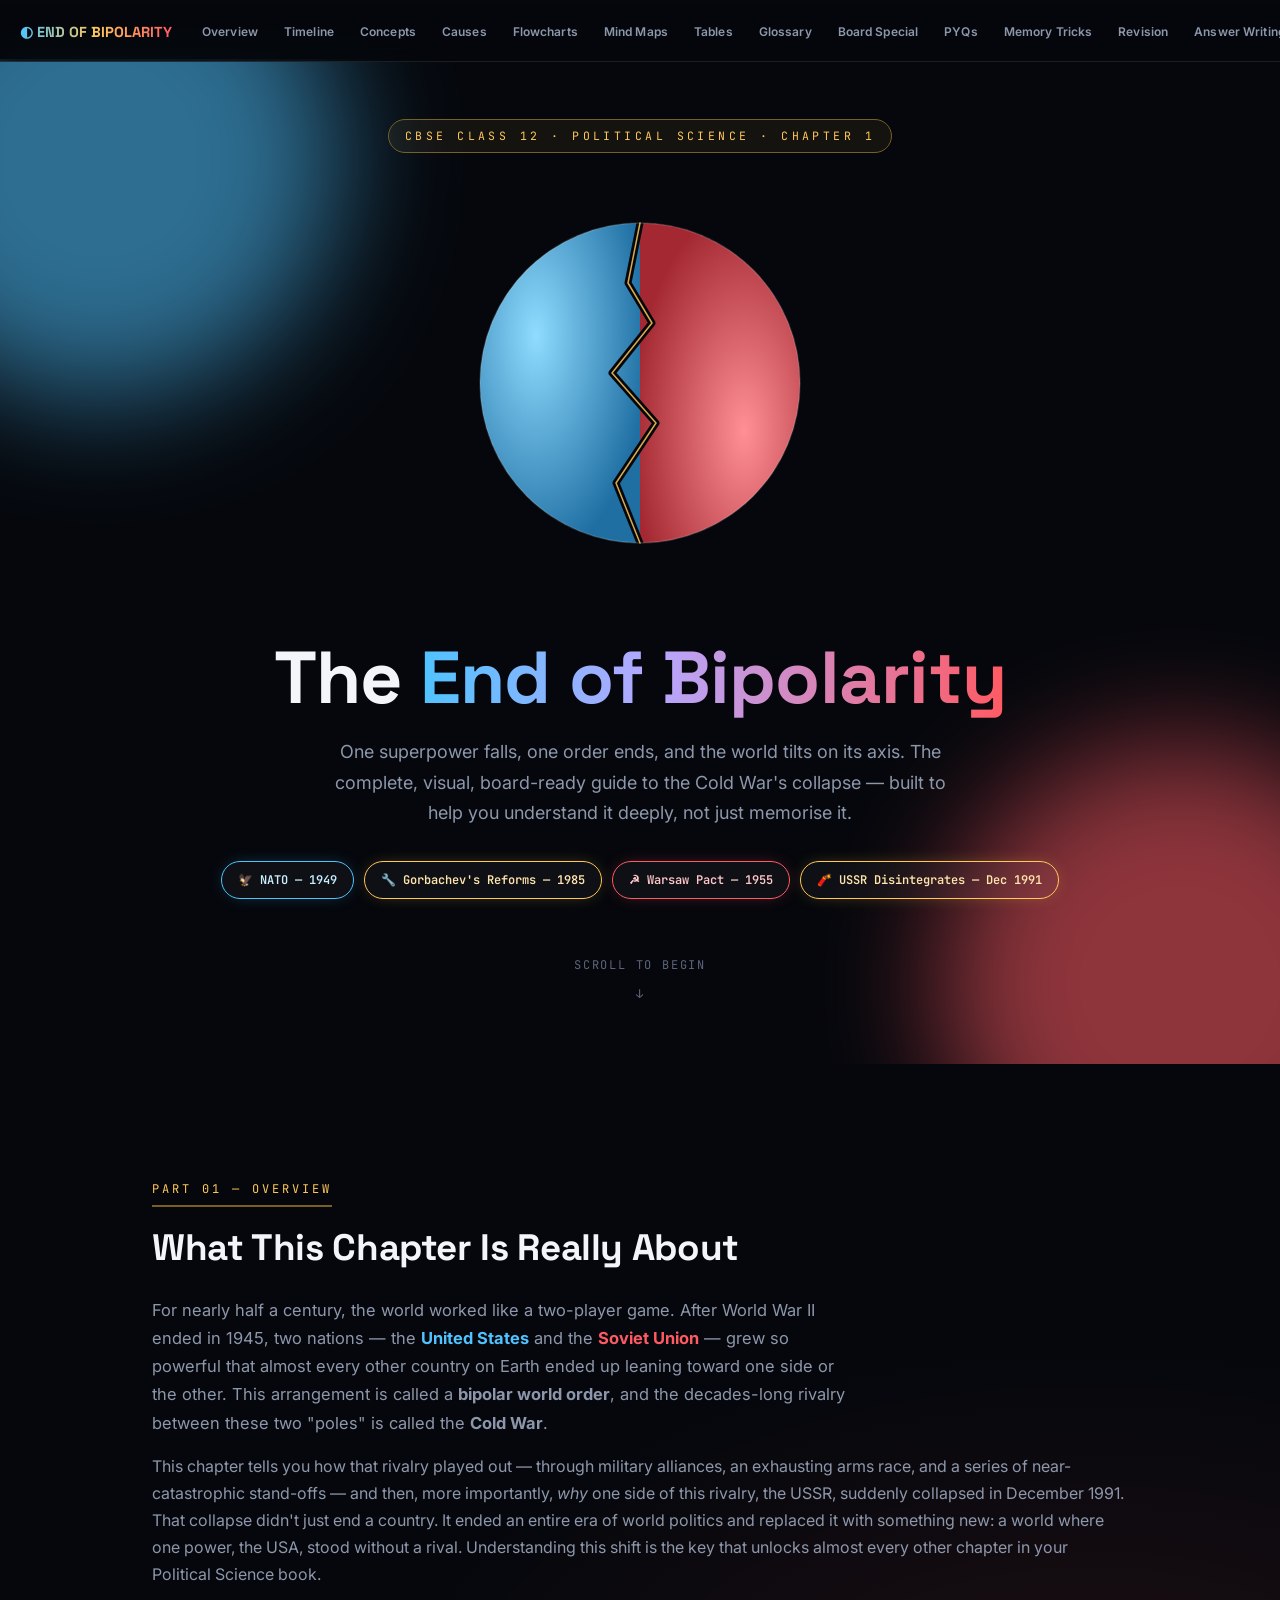
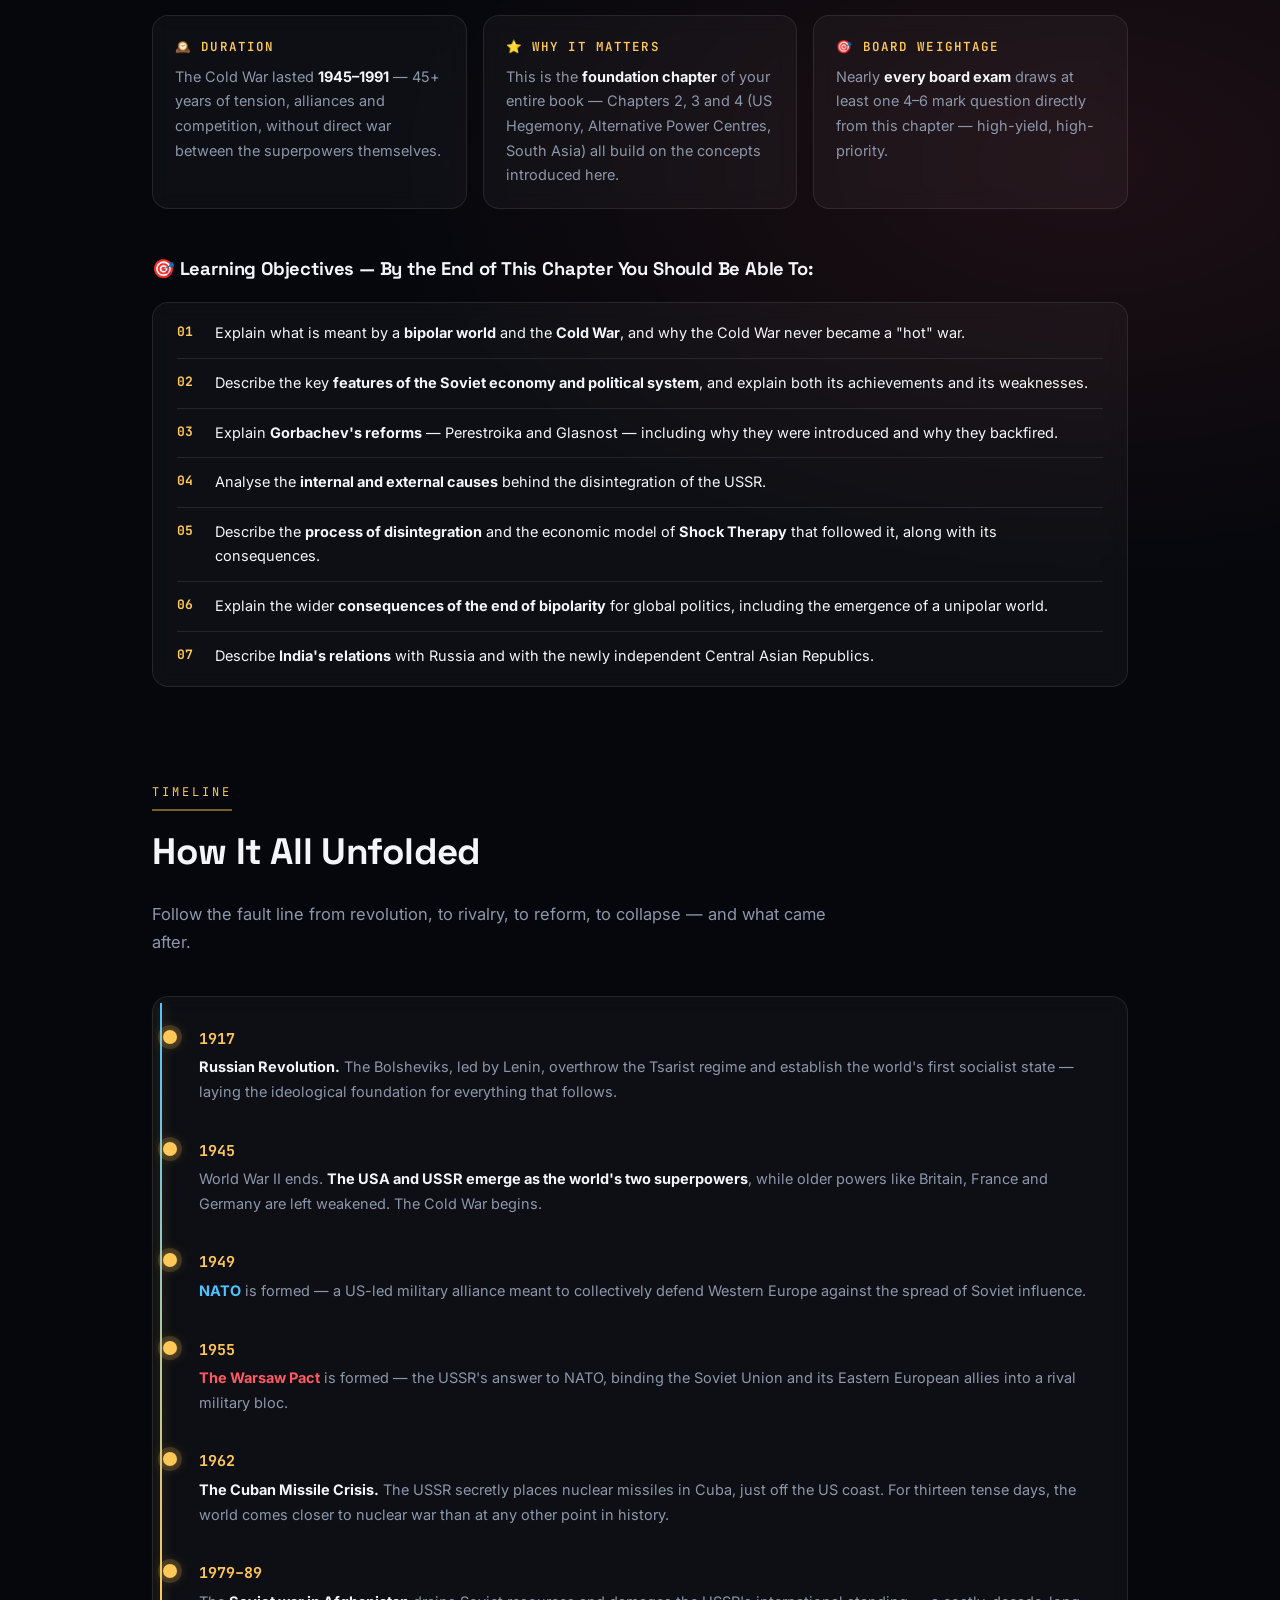
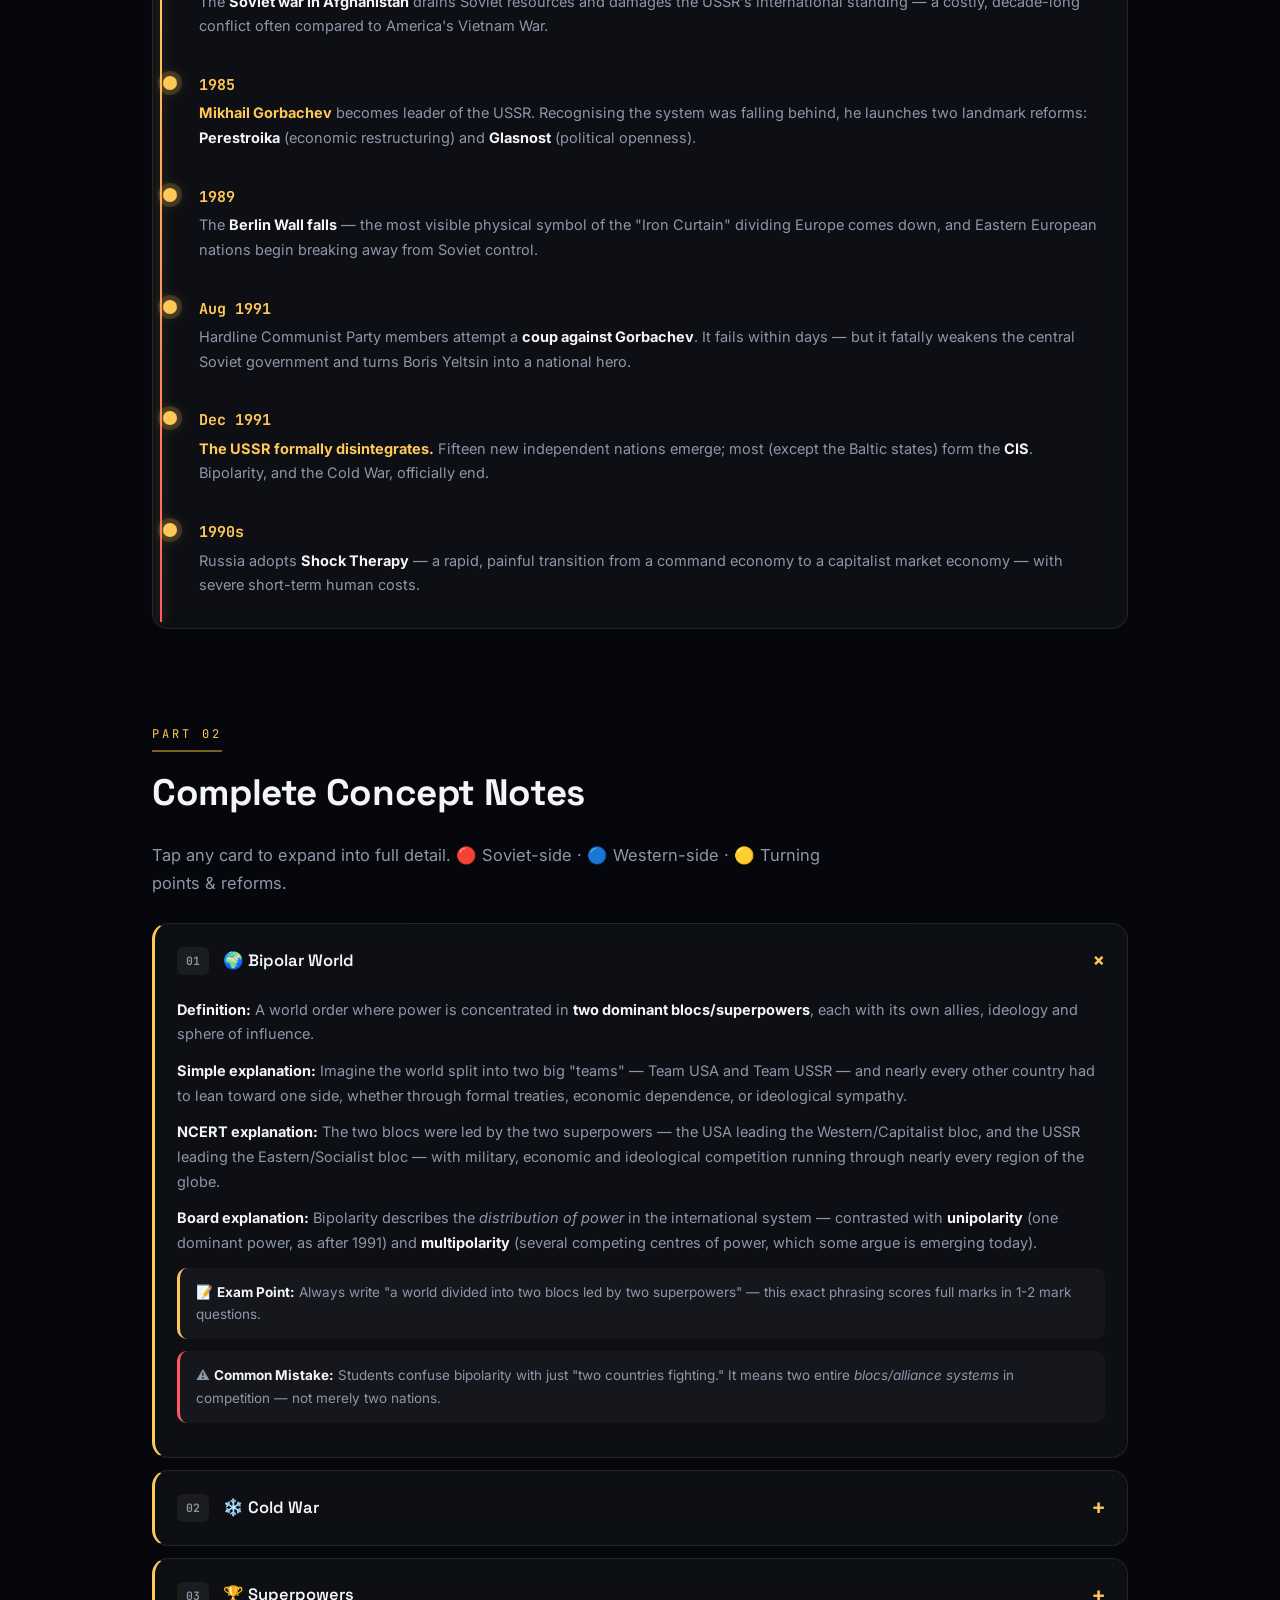
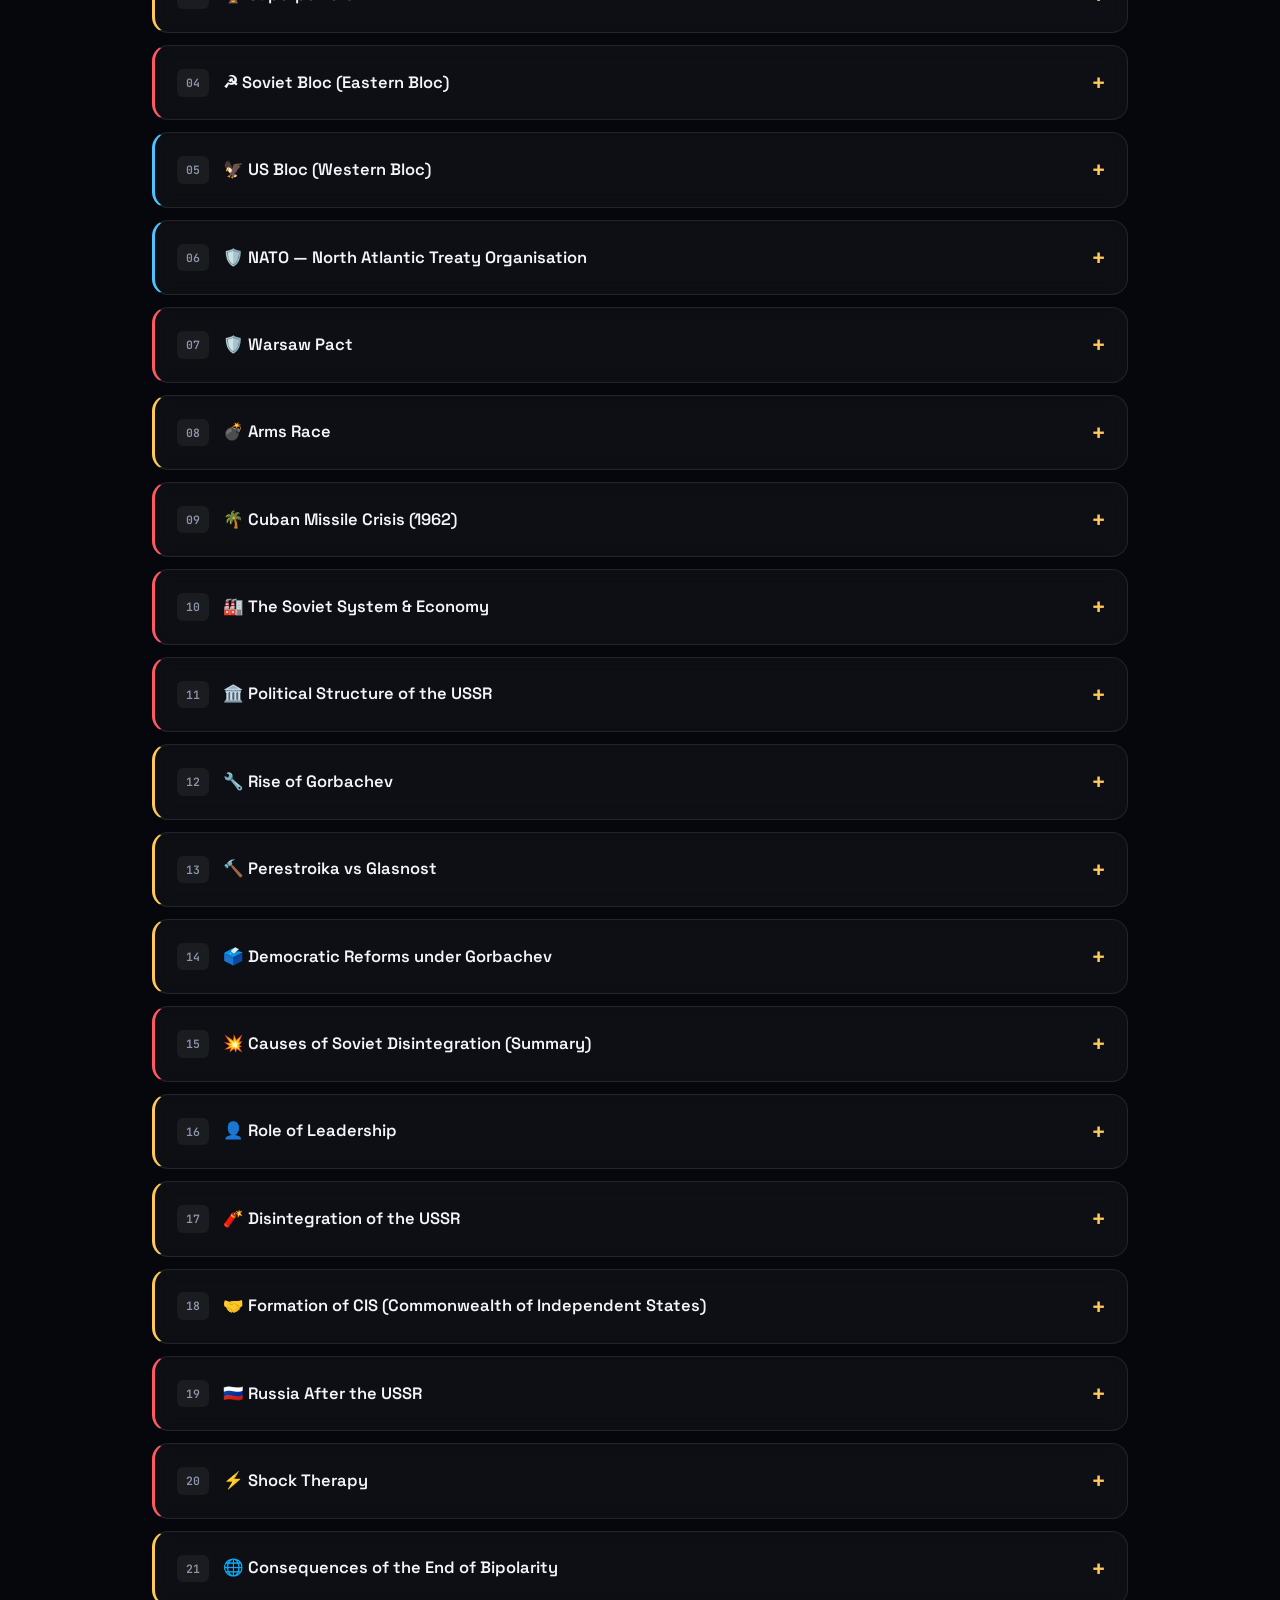
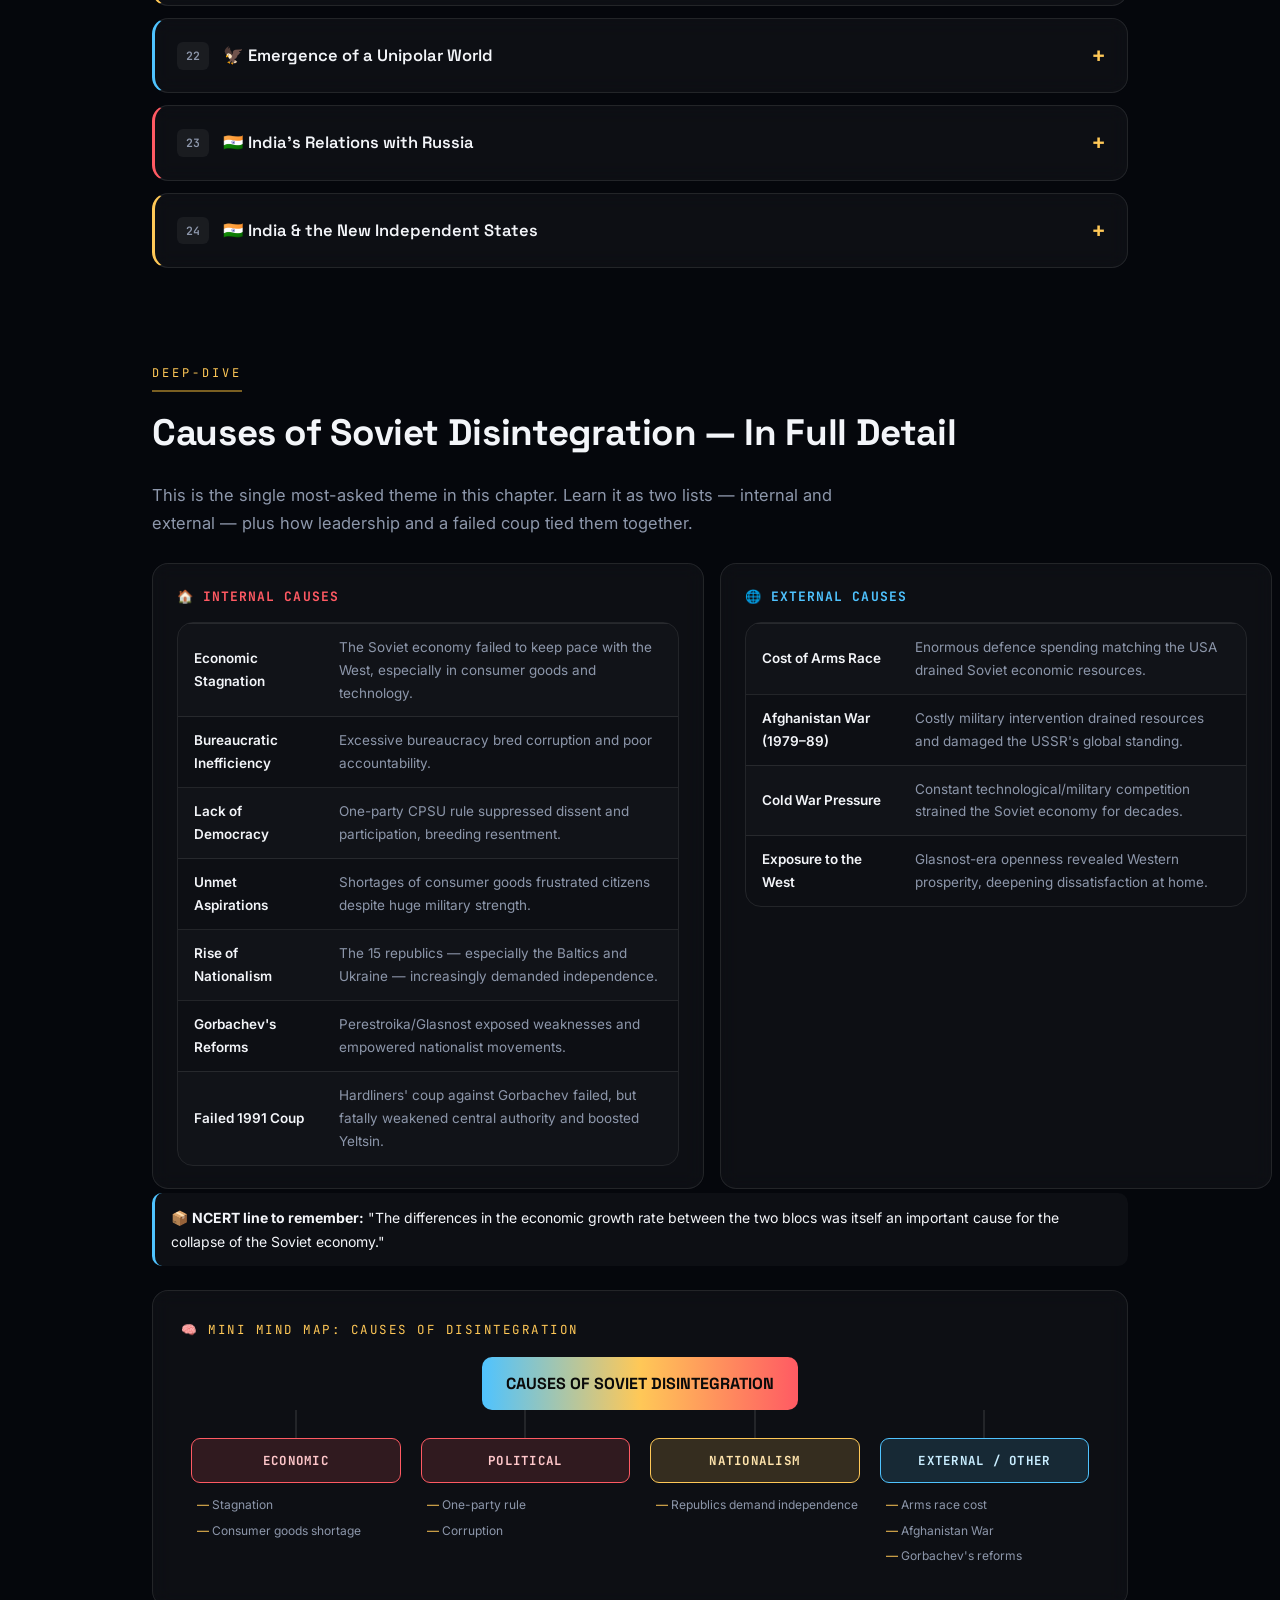
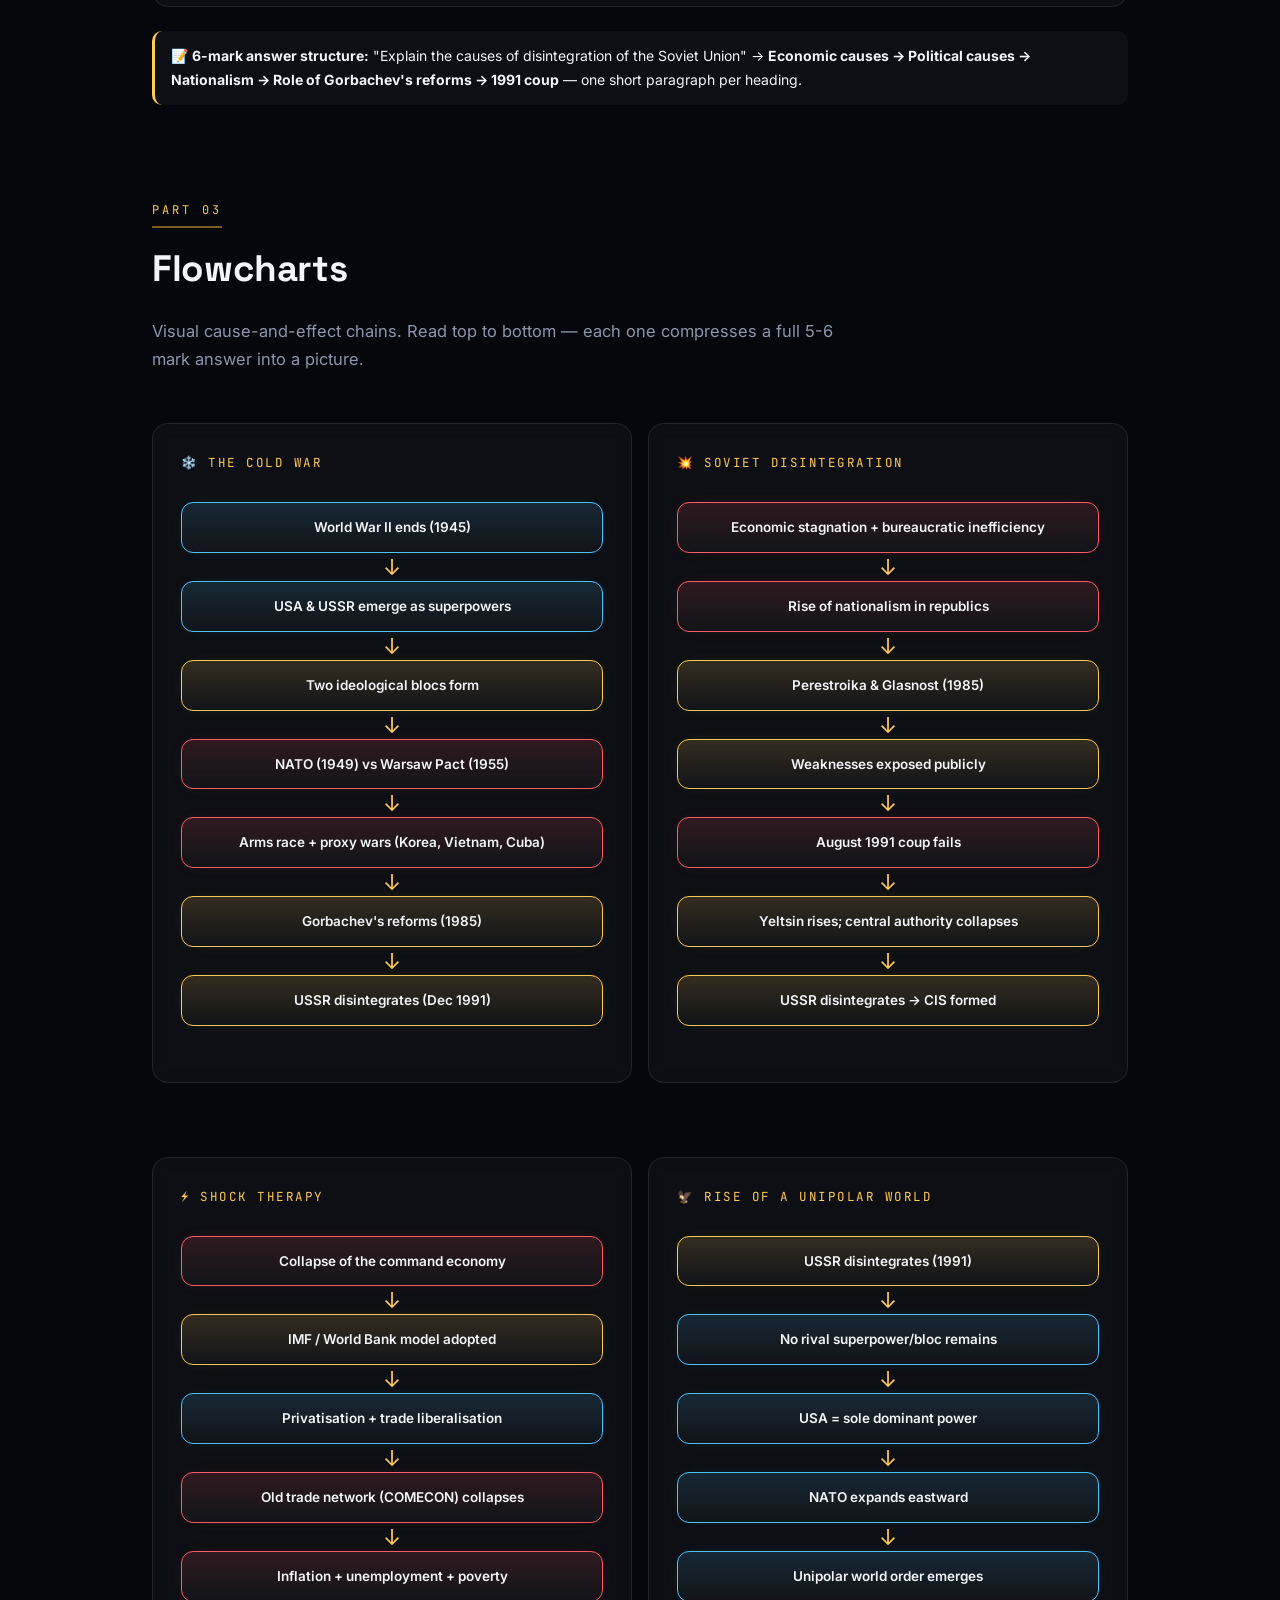
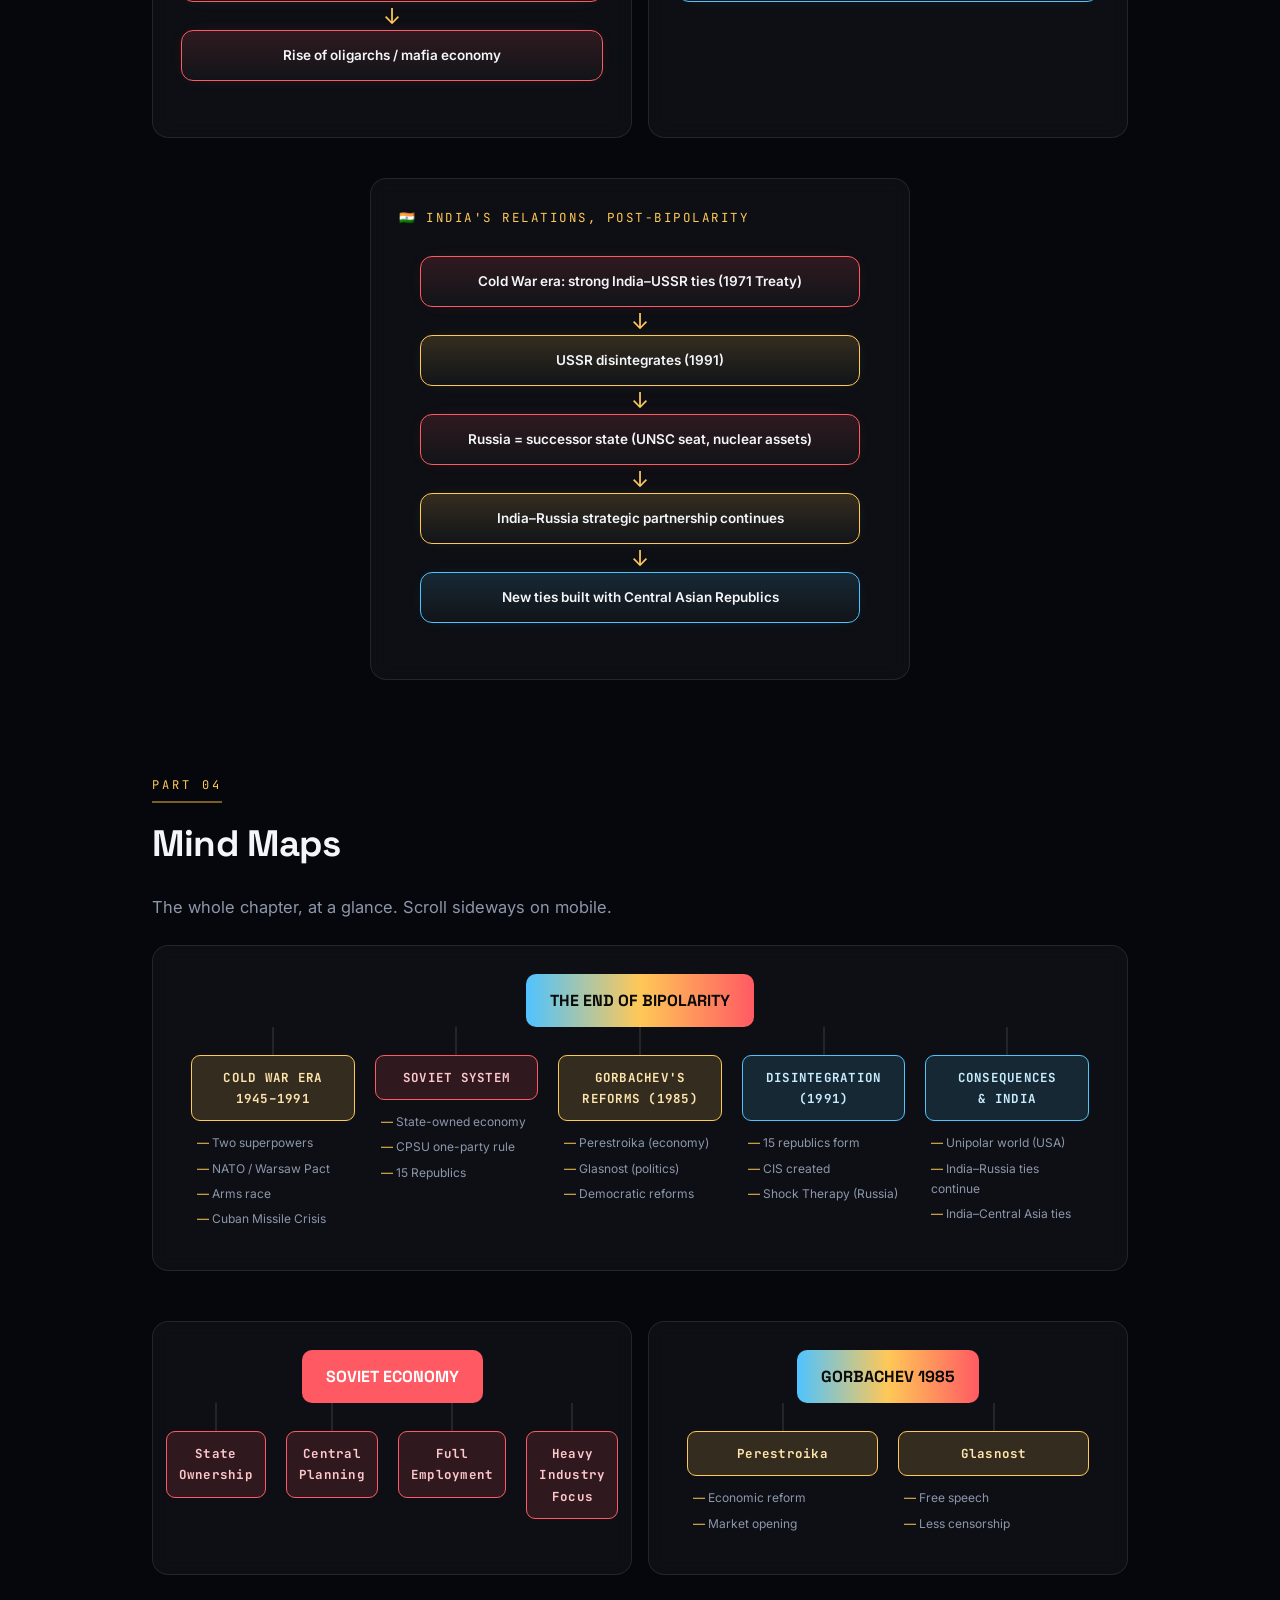
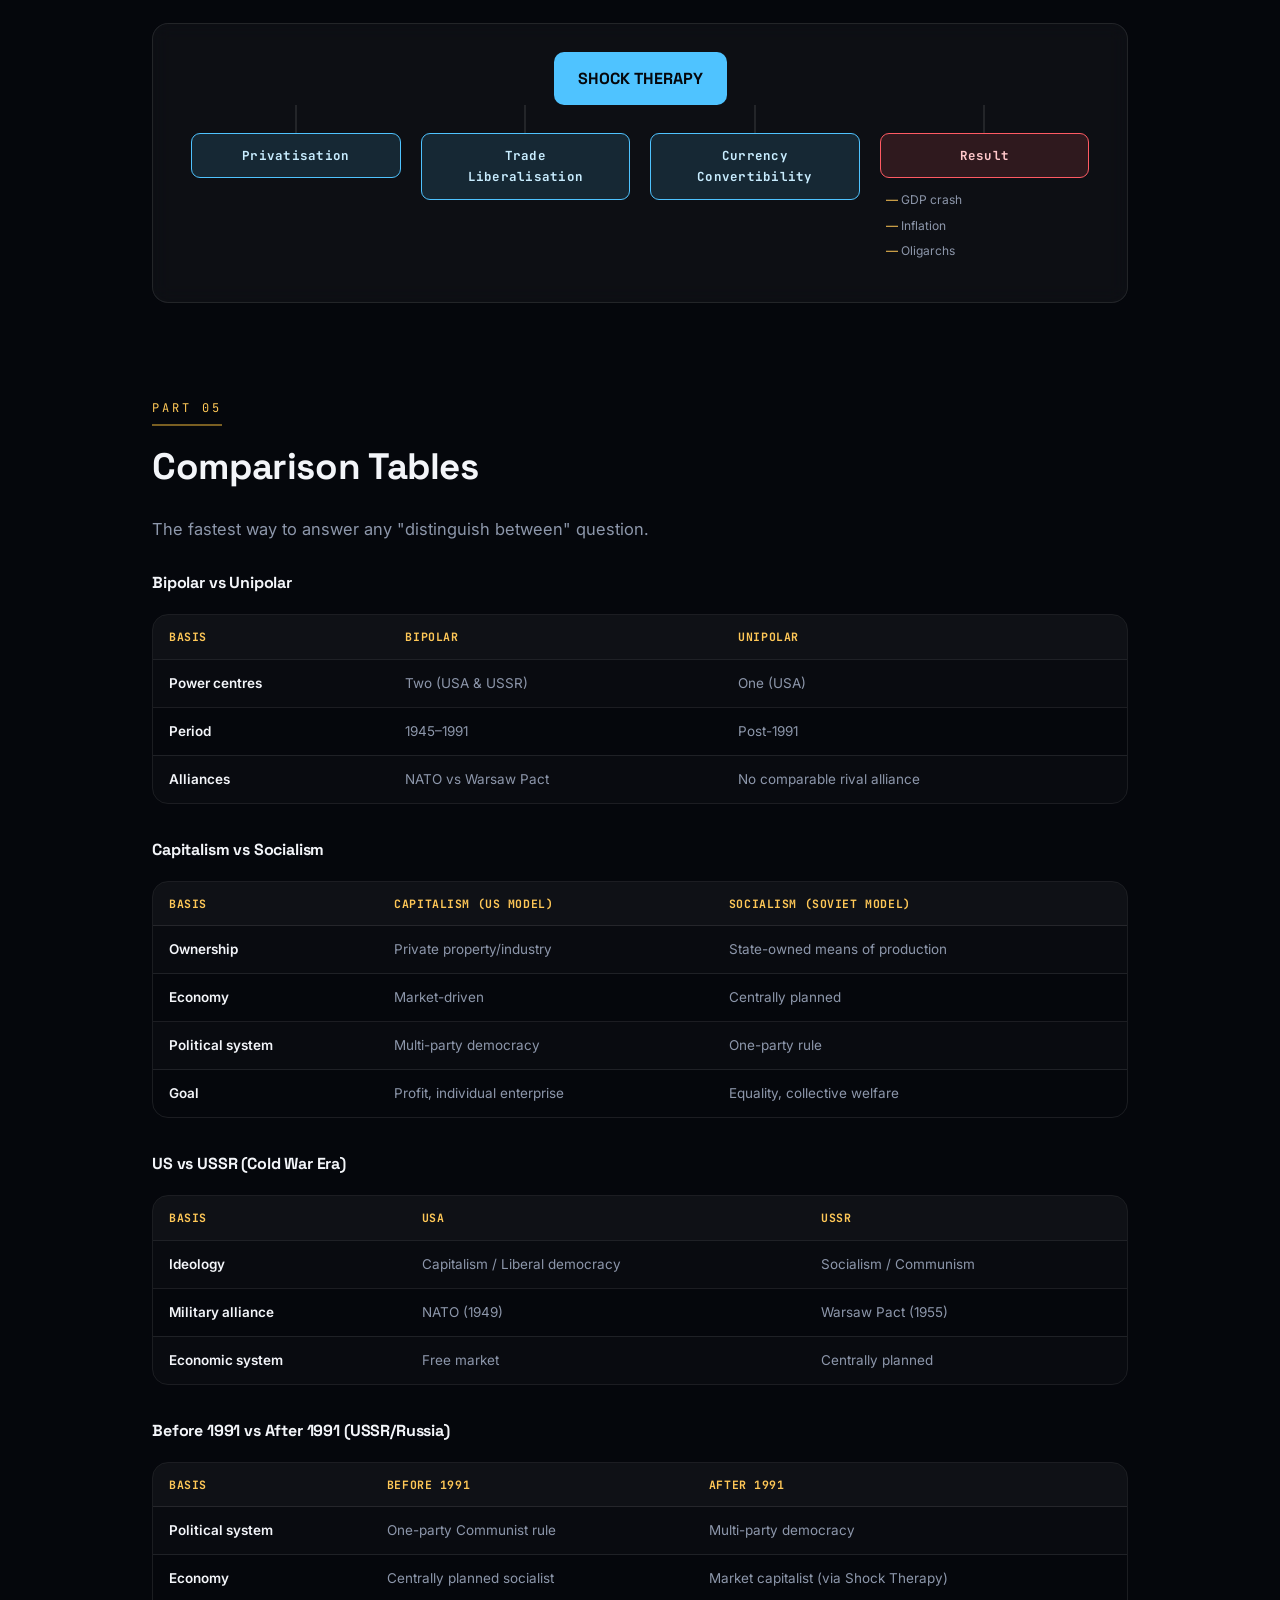
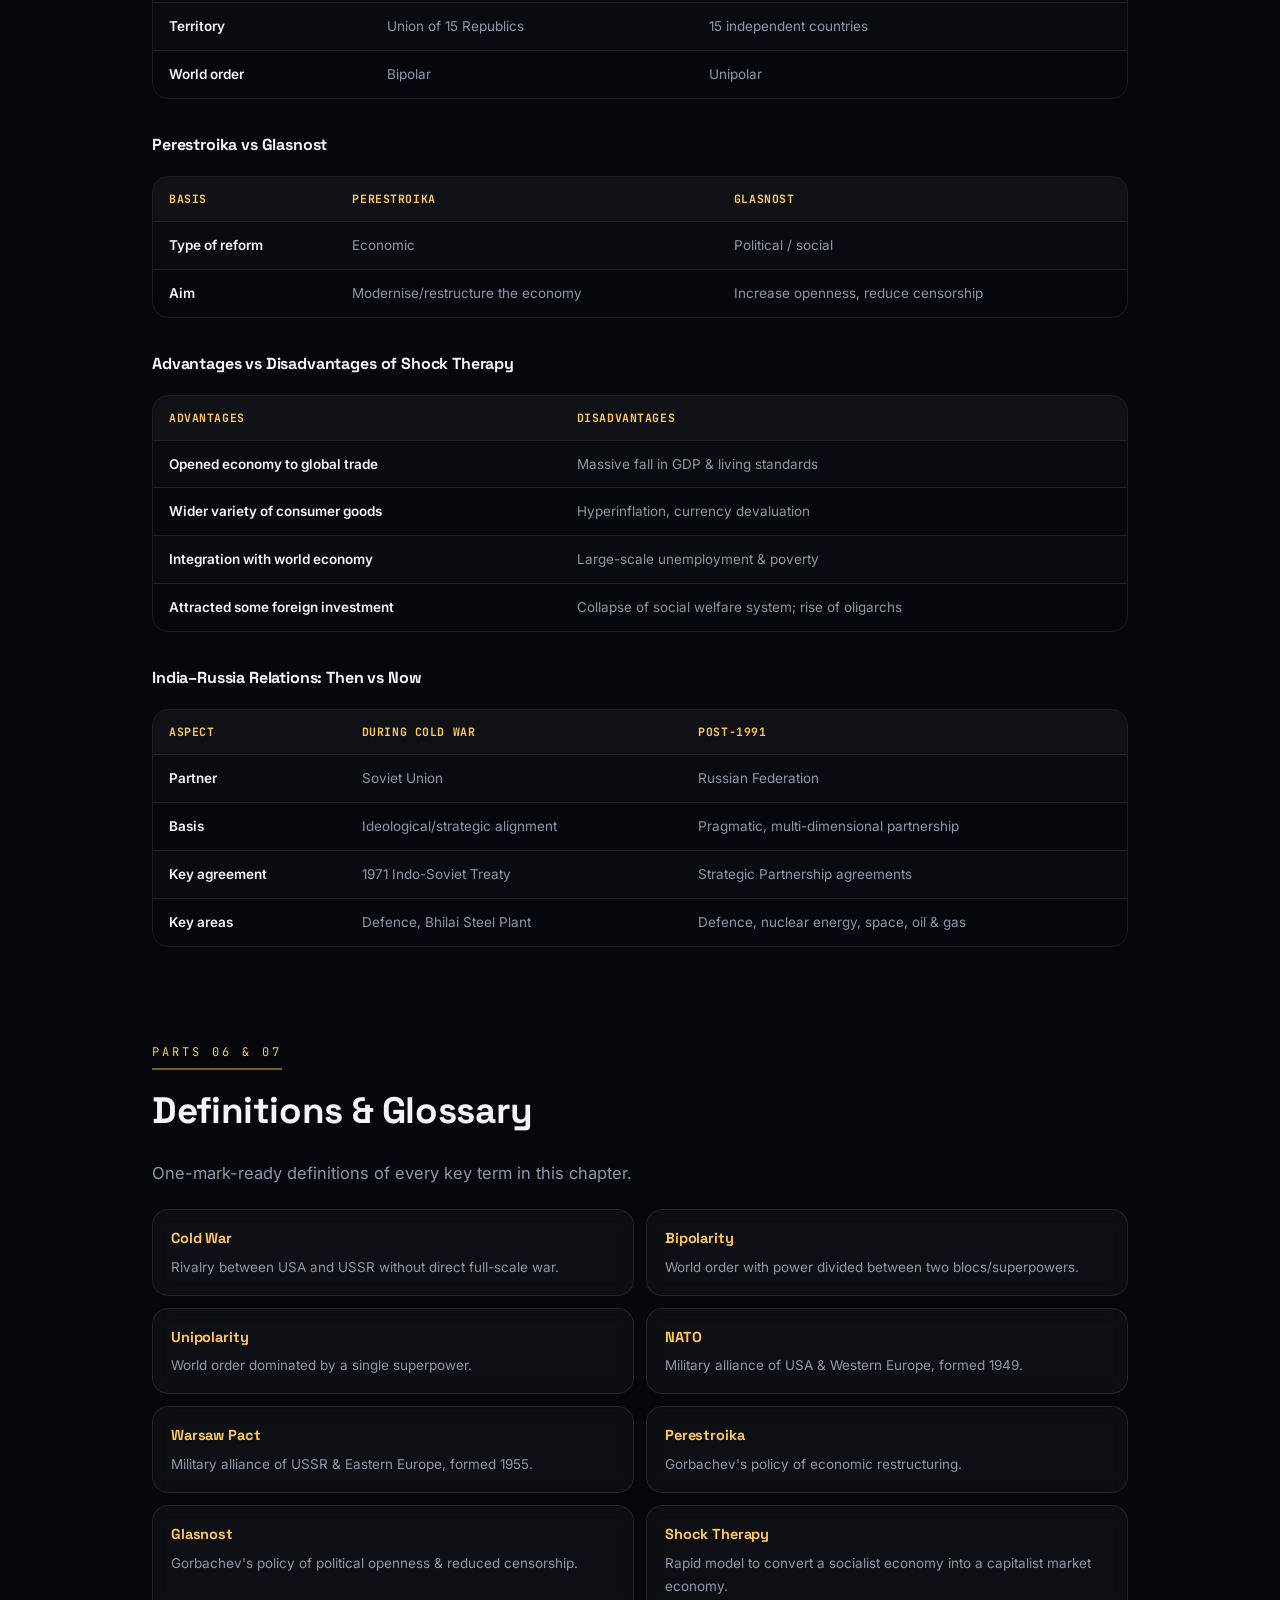
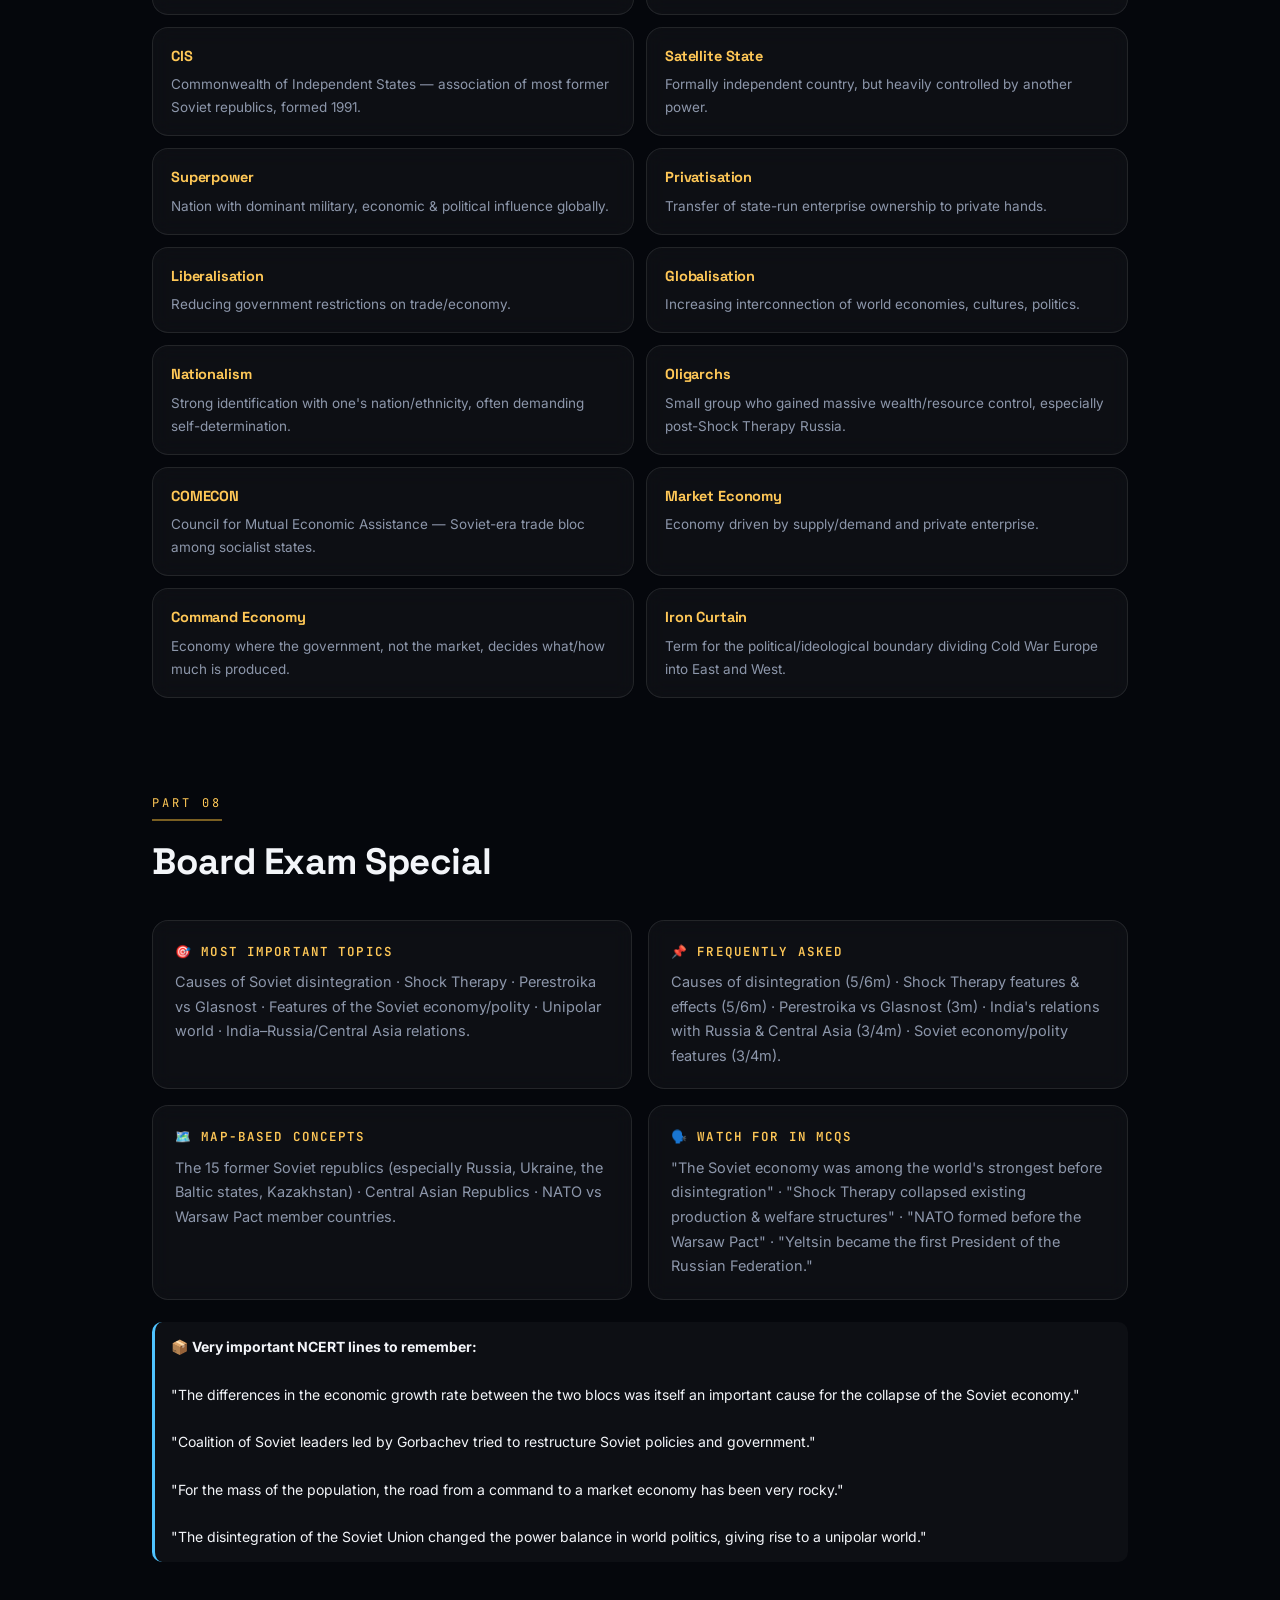
==== commit 69257af1: "Replace visual notes file, add PPT Slides and Resources tabs, and implement thorough mobile optimiza" ====
--- a/Chapter1_End_of_Bipolarity_Visual_Notes.html
+++ b/Chapter1_End_of_Bipolarity_Visual_Notes.html
@@ -3,310 +3,334 @@
 <head>
 <meta charset="UTF-8">
 <meta name="viewport" content="width=device-width, initial-scale=1.0">
-<title>The End of Bipolarity — Class 12 Political Science</title>
+<title>The End of Bipolarity — Complete Visual Study Guide</title>
 <link rel="preconnect" href="https://fonts.googleapis.com">
-<link href="https://fonts.googleapis.com/css2?family=Fraunces:opsz,wght@9..144,400;9..144,600;9..144,700;9..144,900&family=Inter:wght@400;500;600;700;800&family=IBM+Plex+Mono:wght@400;500;600&display=swap" rel="stylesheet">
+<link href="https://fonts.googleapis.com/css2?family=Space+Grotesk:wght@400;500;600;700&family=Inter:wght@400;500;600;700;800&family=JetBrains+Mono:wght@400;500;600;700&display=swap" rel="stylesheet">
 <style>
   :root{
-    --bg-base:#0d131c;
-    --bg-panel:#161f2e;
-    --bg-panel-2:#1c2740;
-    --ussr:#c1443b;
-    --ussr-dim:#7a2d28;
-    --ussr-glow: rgba(193,68,59,.35);
-    --usa:#3e7cb0;
-    --usa-dim:#2b4d70;
-    --usa-glow: rgba(62,124,176,.35);
-    --gold:#d9ad4f;
-    --gold-dim:#8a712f;
-    --text:#eee9e0;
-    --text-muted:#9fb0c2;
-    --line: rgba(159,176,194,.18);
-    --radius: 14px;
+    --bg:#05070c;
+    --bg-1:#0a0e18;
+    --panel: rgba(255,255,255,.035);
+    --panel-solid:#10141f;
+    --panel-border: rgba(255,255,255,.09);
+    --red:#ff5a63;
+    --red-dim:#7a2530;
+    --red-glow: rgba(255,90,99,.45);
+    --blue:#4fc3ff;
+    --blue-dim:#1f4a66;
+    --blue-glow: rgba(79,195,255,.4);
+    --gold:#ffc857;
+    --gold-dim:#7a5f22;
+    --gold-glow: rgba(255,200,87,.4);
+    --text:#f3f5f9;
+    --text-muted:#8d97ab;
+    --text-dim:#5c6579;
+    --radius:16px;
   }
   *{box-sizing:border-box;}
   html{scroll-behavior:smooth;}
   body{
     margin:0;
-    background:var(--bg-base);
+    background:
+      radial-gradient(ellipse 1200px 700px at 15% -5%, rgba(79,195,255,.10), transparent 60%),
+      radial-gradient(ellipse 1200px 700px at 85% 8%, rgba(255,90,99,.10), transparent 60%),
+      var(--bg);
     color:var(--text);
     font-family:'Inter',sans-serif;
-    line-height:1.65;
+    line-height:1.7;
     -webkit-font-smoothing:antialiased;
+    overflow-x:hidden;
   }
   h1,h2,h3,h4{
-    font-family:'Fraunces',serif;
+    font-family:'Space Grotesk',sans-serif;
     font-weight:700;
     letter-spacing:-.01em;
     color:var(--text);
     margin:0 0 .4em 0;
   }
-  a{color:var(--gold);}
-  .mono{font-family:'IBM Plex Mono',monospace;}
-  ::selection{ background:var(--gold); color:#1a1206;}
+  a{ color:var(--gold); }
+  p{ color:var(--text-muted); }
+  .mono{ font-family:'JetBrains Mono',monospace; }
+  ::selection{ background:var(--gold); color:#1a1206; }
+  ::-webkit-scrollbar{ width:10px; height:6px; }
+  ::-webkit-scrollbar-track{ background:var(--bg); }
+  ::-webkit-scrollbar-thumb{ background:linear-gradient(var(--blue),var(--red)); border-radius:10px; }
+
+  /* ---------- SCROLL PROGRESS (fault line) ---------- */
+  .progress{
+    position:fixed; top:0; left:0; height:3px; width:0%; z-index:100;
+    background:linear-gradient(90deg, var(--blue), var(--gold), var(--red));
+    box-shadow:0 0 10px var(--gold-glow);
+    transition:width .1s linear;
+  }
 
   /* ---------- NAV ---------- */
   nav.topnav{
-    position:sticky; top:0; z-index:50;
-    background:rgba(13,19,28,.92);
-    backdrop-filter:blur(8px);
-    border-bottom:1px solid var(--line);
-    display:flex; align-items:center; gap:4px;
-    padding:10px 18px;
-    overflow-x:auto;
-    white-space:nowrap;
-  }
-  nav.topnav::-webkit-scrollbar{height:4px;}
-  nav.topnav::-webkit-scrollbar-thumb{background:var(--line);}
+    position:sticky; top:3px; z-index:90;
+    background:rgba(5,7,12,.72);
+    backdrop-filter:blur(14px);
+    -webkit-backdrop-filter:blur(14px);
+    border-bottom:1px solid var(--panel-border);
+    display:flex; align-items:center; gap:2px;
+    padding:12px 20px;
+    overflow-x:auto; white-space:nowrap;
+  }
+  nav.topnav::-webkit-scrollbar{ display:none; }
   nav.topnav .brand{
-    font-family:'Fraunces',serif; font-weight:700; font-size:15px;
-    color:var(--gold); margin-right:14px; flex-shrink:0;
+    font-family:'Space Grotesk',sans-serif; font-weight:700; font-size:14.5px;
+    background:linear-gradient(90deg, var(--blue), var(--gold), var(--red));
+    -webkit-background-clip:text; background-clip:text; color:transparent;
+    margin-right:16px; flex-shrink:0;
   }
   nav.topnav a{
-    color:var(--text-muted); text-decoration:none; font-size:12.5px;
-    padding:6px 10px; border-radius:8px; flex-shrink:0;
-    font-weight:600; letter-spacing:.01em;
-    transition:.15s;
-  }
-  nav.topnav a:hover{ background:var(--bg-panel-2); color:var(--text); }
-
-  /* ---------- HERO with Iron Curtain crack ---------- */
+    color:var(--text-muted); text-decoration:none; font-size:12px;
+    padding:7px 12px; border-radius:8px; flex-shrink:0;
+    font-weight:600; letter-spacing:.01em; transition:.15s;
+  }
+  nav.topnav a:hover{ background:var(--panel); color:var(--text); }
+
+  /* ---------- REVEAL ANIMATION ---------- */
+  .reveal{ opacity:0; transform:translateY(24px); transition:opacity .7s ease, transform .7s ease; }
+  .reveal.in{ opacity:1; transform:translateY(0); }
+
+  /* ---------- HERO ---------- */
   .hero{
-    position:relative;
-    min-height:78vh;
-    display:flex; align-items:center; justify-content:center;
-    overflow:hidden;
-    background:
-      linear-gradient(115deg, var(--usa-dim) 0%, #14202f 46%, #14202f 54%, var(--ussr-dim) 100%);
-  }
-  .hero::before, .hero::after{
-    content:""; position:absolute; inset:0;
-    background:radial-gradient(circle at 25% 30%, rgba(62,124,176,.25), transparent 45%),
-               radial-gradient(circle at 75% 70%, rgba(193,68,59,.25), transparent 45%);
-    pointer-events:none;
-  }
-  .crack-svg{
-    position:absolute; top:0; left:50%; transform:translateX(-50%);
-    height:100%; width:220px; opacity:.9; pointer-events:none;
-  }
-  .hero-content{
-    position:relative; z-index:2; text-align:center; max-width:820px; padding:0 24px;
-  }
+    position:relative; min-height:92vh; display:flex; align-items:center; justify-content:center;
+    overflow:hidden; padding:60px 20px;
+  }
+  .orb{
+    position:absolute; border-radius:50%; filter:blur(60px); opacity:.55; pointer-events:none;
+    animation:float 9s ease-in-out infinite;
+  }
+  .orb.blue{ width:480px; height:480px; background:var(--blue); top:-140px; left:-140px; }
+  .orb.red{ width:480px; height:480px; background:var(--red); bottom:-160px; right:-140px; animation-delay:-4s; }
+  @keyframes float{ 0%,100%{ transform:translateY(0px);} 50%{ transform:translateY(-26px);} }
+
+  .globe-wrap{
+    position:relative; width:100%; max-width:900px; margin:0 auto 46px auto;
+    display:flex; justify-content:center;
+  }
+  .globe-svg{ width:100%; max-width:420px; height:auto; }
+  .globe-svg .pulse{ animation:pulse 2.6s ease-in-out infinite; transform-origin:center; }
+  @keyframes pulse{ 0%,100%{ opacity:.55;} 50%{ opacity:1;} }
+  .globe-svg .spin-slow{ animation:spin 40s linear infinite; transform-origin:210px 210px; }
+  @keyframes spin{ from{transform:rotate(0deg);} to{transform:rotate(360deg);} }
+
+  .hero-content{ position:relative; z-index:2; text-align:center; max-width:840px; margin:0 auto; }
   .hero-eyebrow{
-    font-family:'IBM Plex Mono',monospace; letter-spacing:.25em; text-transform:uppercase;
-    font-size:12px; color:var(--gold); margin-bottom:18px; display:block;
+    font-family:'JetBrains Mono',monospace; letter-spacing:.3em; text-transform:uppercase;
+    font-size:11.5px; color:var(--gold); margin-bottom:20px; display:inline-block;
+    border:1px solid var(--gold-dim); padding:6px 16px; border-radius:100px;
+    background:rgba(255,200,87,.06);
   }
   .hero h1{
-    font-size:clamp(2.4rem, 6vw, 4.2rem); line-height:1.05; margin-bottom:18px;
-    text-shadow:0 4px 30px rgba(0,0,0,.4);
-  }
-  .hero h1 span.red{color:var(--ussr);}
-  .hero h1 span.blue{color:var(--usa);}
-  .hero p.sub{
-    color:var(--text-muted); font-size:17px; max-width:600px; margin:0 auto 28px auto;
-  }
+    font-size:clamp(2.3rem, 6.4vw, 4.6rem); line-height:1.06; margin-bottom:20px;
+  }
+  .hero h1 .grad{
+    background:linear-gradient(90deg, var(--blue), #b6a8ff 40%, var(--red));
+    -webkit-background-clip:text; background-clip:text; color:transparent;
+  }
+  .hero p.sub{ color:var(--text-muted); font-size:18px; max-width:620px; margin:0 auto 32px auto; }
   .hero-badges{ display:flex; gap:10px; justify-content:center; flex-wrap:wrap; }
   .badge{
-    font-size:12px; font-weight:600; padding:7px 14px; border-radius:100px;
-    border:1px solid var(--line); color:var(--text-muted);
-    font-family:'IBM Plex Mono',monospace;
-  }
-  .badge.red{border-color:var(--ussr); color:#f2c4c0;}
-  .badge.blue{border-color:var(--usa); color:#c6dcef;}
-  .badge.gold{border-color:var(--gold); color:#f3dca4;}
-
-  /* ---------- LAYOUT ---------- */
-  main{ max-width:980px; margin:0 auto; padding:10px 20px 80px; }
-  section{ margin-top:64px; scroll-margin-top:70px; }
+    font-size:12px; font-weight:600; padding:8px 16px; border-radius:100px;
+    border:1px solid var(--panel-border); color:var(--text-muted);
+    font-family:'JetBrains Mono',monospace; background:var(--panel);
+  }
+  .badge.red{ border-color:var(--red); color:#ffc7ca; box-shadow:0 0 18px -6px var(--red-glow); }
+  .badge.blue{ border-color:var(--blue); color:#c9edff; box-shadow:0 0 18px -6px var(--blue-glow); }
+  .badge.gold{ border-color:var(--gold); color:#ffe4ad; box-shadow:0 0 18px -6px var(--gold-glow); }
+
+  .scroll-hint{ margin-top:56px; color:var(--text-dim); font-size:12px; font-family:'JetBrains Mono',monospace; letter-spacing:.15em; }
+  .scroll-hint .arrow{ display:block; margin:8px auto 0; animation:bob 1.6s ease-in-out infinite; }
+  @keyframes bob{ 0%,100%{transform:translateY(0);} 50%{transform:translateY(6px);} }
+
+  /* ---------- MAIN LAYOUT ---------- */
+  main{ max-width:1020px; margin:0 auto; padding:20px 22px 90px; position:relative; }
+  section{ margin-top:90px; scroll-margin-top:76px; }
   .part-tag{
-    font-family:'IBM Plex Mono',monospace; font-size:12px; letter-spacing:.2em;
-    text-transform:uppercase; color:var(--gold); display:block; margin-bottom:8px;
-  }
-  section > h2{ font-size:clamp(1.6rem,3.4vw,2.1rem); }
-  .lead{ color:var(--text-muted); font-size:16px; max-width:680px; }
-
-  /* divider between major sections - the "crack" motif in miniature */
-  .divider{
-    display:flex; align-items:center; gap:10px; margin:56px 0 -20px 0; opacity:.6;
-  }
-  .divider svg{ width:100%; height:14px; }
+    font-family:'JetBrains Mono',monospace; font-size:12px; letter-spacing:.25em;
+    text-transform:uppercase; color:var(--gold); display:inline-block; margin-bottom:10px;
+    padding-bottom:6px; border-bottom:2px solid var(--gold-dim);
+  }
+  section > h2{ font-size:clamp(1.7rem,3.6vw,2.3rem); }
+  .lead{ font-size:16.5px; max-width:700px; margin-bottom:8px; }
+
+  /* glass panel base */
+  .glass{
+    background:var(--panel);
+    border:1px solid var(--panel-border);
+    border-radius:var(--radius);
+    backdrop-filter:blur(10px); -webkit-backdrop-filter:blur(10px);
+  }
 
   /* ---------- OVERVIEW GRID ---------- */
-  .grid-3{ display:grid; grid-template-columns:repeat(3,1fr); gap:16px; margin-top:24px; }
-  @media(max-width:760px){ .grid-3{grid-template-columns:1fr;} }
+  .grid-3{ display:grid; grid-template-columns:repeat(3,1fr); gap:16px; margin-top:26px; }
+  .grid-2{ display:grid; grid-template-columns:repeat(2,1fr); gap:16px; margin-top:26px; }
+  @media(max-width:760px){ .grid-3,.grid-2{grid-template-columns:1fr;} }
   .stat-card{
-    background:var(--bg-panel); border:1px solid var(--line); border-radius:var(--radius);
-    padding:18px 20px;
-  }
-  .stat-card h4{ font-size:13px; color:var(--gold); text-transform:uppercase; letter-spacing:.08em; margin-bottom:6px;font-family:'IBM Plex Mono',monospace; font-weight:600;}
-  .stat-card p{ margin:0; font-size:14.5px; color:var(--text-muted); }
+    padding:20px 22px; transition:transform .2s, border-color .2s;
+  }
+  .stat-card:hover{ transform:translateY(-3px); border-color:var(--gold-dim); }
+  .stat-card h4{ font-size:12.5px; color:var(--gold); text-transform:uppercase; letter-spacing:.09em; margin-bottom:8px; font-family:'JetBrains Mono',monospace; font-weight:600;}
+  .stat-card p{ margin:0; font-size:14.5px; }
+  .obj-list{ margin:22px 0 0 0; padding:0; list-style:none; }
+  .obj-list li{
+    display:flex; gap:12px; align-items:flex-start; padding:12px 0; border-bottom:1px solid var(--panel-border);
+    font-size:14.5px;
+  }
+  .obj-list li:last-child{ border-bottom:none; }
+  .obj-num{
+    font-family:'JetBrains Mono',monospace; color:var(--gold); font-weight:700; font-size:13px;
+    flex-shrink:0; width:26px;
+  }
 
   /* ---------- TIMELINE ---------- */
-  .timeline{ position:relative; margin-top:36px; padding-left:32px; }
+  .timeline{ position:relative; margin-top:40px; padding-left:36px; }
   .timeline::before{
-    content:""; position:absolute; left:6px; top:6px; bottom:6px; width:2px;
-    background:linear-gradient(var(--usa), var(--gold), var(--ussr));
-  }
-  .t-item{ position:relative; padding-bottom:28px; }
+    content:""; position:absolute; left:7px; top:6px; bottom:6px; width:2px;
+    background:linear-gradient(var(--blue), var(--gold), var(--red));
+    box-shadow:0 0 12px var(--gold-glow);
+  }
+  .t-item{ position:relative; padding-bottom:34px; }
   .t-item:last-child{ padding-bottom:0; }
   .t-item::before{
-    content:""; position:absolute; left:-32px; top:4px; width:12px; height:12px; border-radius:50%;
-    background:var(--gold); box-shadow:0 0 0 4px rgba(217,173,79,.18);
-  }
-  .t-year{ font-family:'IBM Plex Mono',monospace; color:var(--gold); font-weight:600; font-size:14px; }
-  .t-text{ color:var(--text-muted); font-size:14.5px; margin-top:2px; }
+    content:""; position:absolute; left:-36px; top:3px; width:14px; height:14px; border-radius:50%;
+    background:var(--gold); box-shadow:0 0 0 5px rgba(255,200,87,.16), 0 0 14px var(--gold-glow);
+  }
+  .t-year{ font-family:'JetBrains Mono',monospace; color:var(--gold); font-weight:700; font-size:15px; }
+  .t-text{ color:var(--text-muted); font-size:14.5px; margin-top:3px; }
   .t-text strong{ color:var(--text); }
 
   /* ---------- CONCEPT ACCORDION ---------- */
-  .concepts-wrap{ margin-top:24px; display:flex; flex-direction:column; gap:10px; }
+  .concepts-wrap{ margin-top:26px; display:flex; flex-direction:column; gap:12px; }
   details.concept{
-    background:var(--bg-panel); border:1px solid var(--line); border-radius:var(--radius);
-    overflow:hidden; border-left:4px solid var(--text-muted);
-  }
-  details.concept[data-side="red"]{ border-left-color:var(--ussr); }
-  details.concept[data-side="blue"]{ border-left-color:var(--usa); }
+    border-radius:var(--radius); overflow:hidden; border-left:3px solid var(--text-dim);
+    transition:border-color .2s;
+  }
+  details.concept[data-side="red"]{ border-left-color:var(--red); }
+  details.concept[data-side="blue"]{ border-left-color:var(--blue); }
   details.concept[data-side="gold"]{ border-left-color:var(--gold); }
   details.concept summary{
-    cursor:pointer; list-style:none; padding:16px 20px; display:flex; align-items:center; gap:12px;
-    font-family:'Fraunces',serif; font-weight:600; font-size:16.5px;
+    cursor:pointer; list-style:none; padding:18px 22px; display:flex; align-items:center; gap:14px;
+    font-family:'Space Grotesk',sans-serif; font-weight:600; font-size:16.5px;
   }
   details.concept summary::-webkit-details-marker{ display:none; }
   details.concept summary::after{
-    content:"+"; margin-left:auto; font-family:'IBM Plex Mono',monospace; font-size:20px; color:var(--gold);
-    transition:transform .2s;
+    content:"+"; margin-left:auto; font-family:'JetBrains Mono',monospace; font-size:22px; color:var(--gold);
+    transition:transform .25s;
   }
   details.concept[open] summary::after{ transform:rotate(45deg); }
   details.concept .num{
-    font-family:'IBM Plex Mono',monospace; font-size:12px; color:var(--text-muted);
-    background:var(--bg-panel-2); padding:3px 8px; border-radius:6px; flex-shrink:0;
-  }
-  .concept-body{ padding:0 20px 20px 20px; color:var(--text-muted); font-size:14.5px; }
-  .concept-body p{ margin:0 0 10px 0; }
-  .concept-body ul{ margin:8px 0 12px 0; padding-left:20px; }
-  .concept-body li{ margin-bottom:6px; }
+    font-family:'JetBrains Mono',monospace; font-size:11.5px; color:var(--text-muted);
+    background:rgba(255,255,255,.05); padding:4px 9px; border-radius:6px; flex-shrink:0;
+  }
+  .concept-body{ padding:0 22px 22px 22px; color:var(--text-muted); font-size:14.5px; }
+  .concept-body p{ margin:0 0 12px 0; }
+  .concept-body ul{ margin:8px 0 14px 0; padding-left:20px; }
+  .concept-body li{ margin-bottom:7px; }
   .concept-body strong{ color:var(--text); }
-  .tag-line{ display:flex; gap:8px; flex-wrap:wrap; margin-bottom:12px; }
-  .tag-line span{
-    font-family:'IBM Plex Mono',monospace; font-size:10.5px; text-transform:uppercase; letter-spacing:.05em;
-    padding:3px 9px; border-radius:100px; border:1px solid var(--line); color:var(--text-muted);
-  }
-  .callout{
-    border-radius:10px; padding:12px 14px; font-size:13.5px; margin:10px 0;
-    background:var(--bg-panel-2);
-  }
+  .callout{ border-radius:10px; padding:13px 16px; font-size:13.5px; margin:12px 0; background:rgba(255,255,255,.03); }
   .callout.exam{ border-left:3px solid var(--gold); }
-  .callout.mistake{ border-left:3px solid var(--ussr); }
-  .callout.ncert{ border-left:3px solid var(--usa); }
+  .callout.mistake{ border-left:3px solid var(--red); }
+  .callout.ncert{ border-left:3px solid var(--blue); }
 
   /* ---------- FLOWCHART BOXES ---------- */
   .flow{ display:flex; flex-direction:column; align-items:center; gap:0; margin:28px 0; }
   .flow-box{
-    background:var(--bg-panel-2); border:1px solid var(--line); border-radius:10px;
-    padding:12px 18px; font-size:13.5px; text-align:center; max-width:420px; width:100%;
-    font-weight:600; color:var(--text);
-  }
-  .flow-box.red{ border-color:var(--ussr); background:linear-gradient(180deg, rgba(193,68,59,.12), transparent); }
-  .flow-box.blue{ border-color:var(--usa); background:linear-gradient(180deg, rgba(62,124,176,.12), transparent); }
-  .flow-box.gold{ border-color:var(--gold); background:linear-gradient(180deg, rgba(217,173,79,.14), transparent); }
-  .flow-arrow{ color:var(--gold); font-size:20px; line-height:1; margin:2px 0; }
-  .flow-title{ font-family:'IBM Plex Mono',monospace; font-size:12px; letter-spacing:.1em; text-transform:uppercase; color:var(--gold); margin-bottom:14px;}
-
-  /* ---------- MIND MAP ---------- */
-  .mindmap-box{
-    background:var(--bg-panel); border:1px solid var(--line); border-radius:var(--radius);
-    padding:26px; margin:24px 0; overflow-x:auto;
-  }
-
-  /* ---------- ORG-CHART MIND MAP ---------- */
-  .orgchart{ text-align:center; min-width:640px; }
+    border-radius:12px; padding:13px 20px; font-size:13.5px; text-align:center; max-width:440px; width:100%;
+    font-weight:600; color:var(--text); border:1px solid var(--panel-border); background:rgba(255,255,255,.03);
+  }
+  .flow-box.red{ border-color:var(--red); background:linear-gradient(180deg, rgba(255,90,99,.14), rgba(255,255,255,.02)); box-shadow:0 0 20px -12px var(--red-glow); }
+  .flow-box.blue{ border-color:var(--blue); background:linear-gradient(180deg, rgba(79,195,255,.14), rgba(255,255,255,.02)); box-shadow:0 0 20px -12px var(--blue-glow); }
+  .flow-box.gold{ border-color:var(--gold); background:linear-gradient(180deg, rgba(255,200,87,.16), rgba(255,255,255,.02)); box-shadow:0 0 20px -12px var(--gold-glow); }
+  .flow-arrow{ color:var(--gold); font-size:22px; line-height:1; margin:3px 0; }
+  .flow-title{ font-family:'JetBrains Mono',monospace; font-size:12.5px; letter-spacing:.12em; text-transform:uppercase; color:var(--gold); margin-bottom:16px;}
+
+  /* ---------- MIND MAP (org chart) ---------- */
+  .mindmap-box{ padding:28px; margin:24px 0; overflow-x:auto; }
+  .orgchart{ text-align:center; min-width:680px; }
   .oc-root{
-    display:inline-block; padding:12px 22px; border-radius:10px; font-weight:700;
-    background:var(--gold); color:#1a1206; font-family:'Fraunces',serif; font-size:16px;
-    margin-bottom:0;
+    display:inline-block; padding:13px 24px; border-radius:10px; font-weight:700;
+    background:linear-gradient(90deg, var(--blue), var(--gold), var(--red)); color:#0a0a0a; font-family:'Space Grotesk',sans-serif; font-size:16px;
   }
   .oc-level{ display:flex; justify-content:center; gap:0; margin-top:0; }
   .oc-branch{ flex:1; padding:0 10px; position:relative; }
-  .oc-branch::before{
-    content:""; display:block; height:26px; width:2px; background:var(--line); margin:0 auto;
-  }
-  .oc-node{
-    padding:10px 12px; border-radius:8px; font-size:12.5px; font-weight:700;
-    font-family:'IBM Plex Mono',monospace; letter-spacing:.02em; margin-bottom:10px;
-  }
-  .oc-node.red{ background:rgba(193,68,59,.18); color:#f2b9b3; border:1px solid var(--ussr); }
-  .oc-node.blue{ background:rgba(62,124,176,.18); color:#b9d3ea; border:1px solid var(--usa); }
-  .oc-node.gold{ background:rgba(217,173,79,.18); color:#f0d8a0; border:1px solid var(--gold); }
+  .oc-branch::before{ content:""; display:block; height:28px; width:2px; background:var(--panel-border); margin:0 auto; }
+  .oc-node{ padding:11px 12px; border-radius:9px; font-size:12.5px; font-weight:700; font-family:'JetBrains Mono',monospace; letter-spacing:.02em; margin-bottom:10px; }
+  .oc-node.red{ background:rgba(255,90,99,.14); color:#ffc7ca; border:1px solid var(--red); }
+  .oc-node.blue{ background:rgba(79,195,255,.14); color:#c9edff; border:1px solid var(--blue); }
+  .oc-node.gold{ background:rgba(255,200,87,.16); color:#ffe4ad; border:1px solid var(--gold); }
   .oc-leaf{ font-size:12px; color:var(--text-muted); text-align:left; padding-left:6px; list-style:none; }
-  .oc-leaf li{ margin-bottom:4px; }
+  .oc-leaf li{ margin-bottom:5px; }
   .oc-leaf li::before{ content:"— "; color:var(--gold); }
 
   /* ---------- TABLES ---------- */
-  .table-wrap{ overflow-x:auto; margin:18px 0 30px 0; border-radius:var(--radius); border:1px solid var(--line); }
-  table{ border-collapse:collapse; width:100%; font-size:13.5px; min-width:480px; }
+  .table-wrap{ overflow-x:auto; margin:18px 0 32px 0; border-radius:var(--radius); border:1px solid var(--panel-border); }
+  table{ border-collapse:collapse; width:100%; font-size:13.5px; min-width:500px; }
   thead th{
-    background:var(--bg-panel-2); color:var(--gold); text-align:left; padding:11px 14px;
-    font-family:'IBM Plex Mono',monospace; font-size:11.5px; text-transform:uppercase; letter-spacing:.05em;
-  }
-  tbody td{ padding:11px 14px; border-top:1px solid var(--line); color:var(--text-muted); }
+    background:rgba(255,255,255,.04); color:var(--gold); text-align:left; padding:12px 16px;
+    font-family:'JetBrains Mono',monospace; font-size:11.5px; text-transform:uppercase; letter-spacing:.05em;
+  }
+  tbody td{ padding:12px 16px; border-top:1px solid var(--panel-border); color:var(--text-muted); }
   tbody tr:nth-child(odd){ background:rgba(255,255,255,.015); }
+  tbody tr:hover{ background:rgba(255,200,87,.04); }
   tbody td:first-child{ color:var(--text); font-weight:600; }
 
   /* ---------- GLOSSARY ---------- */
-  .glossary-grid{ display:grid; grid-template-columns:repeat(2,1fr); gap:10px; margin-top:20px; }
+  .glossary-grid{ display:grid; grid-template-columns:repeat(2,1fr); gap:12px; margin-top:22px; }
   @media(max-width:700px){ .glossary-grid{ grid-template-columns:1fr; } }
-  .term-card{
-    background:var(--bg-panel); border:1px solid var(--line); border-radius:10px; padding:14px 16px;
-  }
-  .term-card h4{ font-size:14.5px; margin-bottom:4px; color:var(--gold); font-family:'Fraunces',serif;}
-  .term-card p{ margin:0; font-size:13.5px; color:var(--text-muted); }
+  .term-card{ padding:16px 18px; transition:transform .2s; }
+  .term-card:hover{ transform:translateY(-2px); }
+  .term-card h4{ font-size:14.5px; margin-bottom:5px; color:var(--gold); font-family:'Space Grotesk',sans-serif;}
+  .term-card p{ margin:0; font-size:13.5px; }
 
   /* ---------- PYQ ---------- */
-  .pyq-item{
-    background:var(--bg-panel); border:1px solid var(--line); border-radius:var(--radius);
-    padding:18px 20px; margin-bottom:12px;
-  }
+  .pyq-item{ padding:20px 22px; margin-bottom:14px; }
   .mark-pill{
-    font-family:'IBM Plex Mono',monospace; font-size:11px; padding:3px 10px; border-radius:100px;
-    background:var(--gold); color:#1a1206; font-weight:700; margin-right:10px;
-  }
-  .pyq-q{ font-weight:600; color:var(--text); margin:8px 0 6px 0; }
-  .pyq-a{ color:var(--text-muted); font-size:14px; }
+    font-family:'JetBrains Mono',monospace; font-size:11px; padding:4px 11px; border-radius:100px;
+    background:linear-gradient(90deg, var(--gold-dim), var(--gold)); color:#1a1206; font-weight:700; margin-right:10px;
+  }
+  .pyq-q{ font-weight:600; color:var(--text); margin:9px 0 7px 0; }
+  .pyq-a{ font-size:14px; }
 
   /* ---------- MEMORY TRICKS ---------- */
   .trick-card{
-    background:linear-gradient(135deg, rgba(217,173,79,.1), transparent);
-    border:1px dashed var(--gold); border-radius:var(--radius); padding:16px 20px; margin-bottom:14px;
-  }
-  .trick-card h4{ color:var(--gold); font-size:15px; margin-bottom:8px; }
+    border:1px dashed var(--gold-dim); border-radius:var(--radius); padding:18px 22px; margin-bottom:14px;
+    background:linear-gradient(135deg, rgba(255,200,87,.06), transparent);
+  }
+  .trick-card h4{ color:var(--gold); font-size:15px; margin-bottom:9px; }
 
   /* ---------- REVISION BOX ---------- */
   .revision-box{
-    background:var(--bg-panel); border:2px solid var(--gold); border-radius:var(--radius);
-    padding:22px 24px; margin:20px 0;
-  }
-  .revision-box h4{ color:var(--gold); font-size:15px; margin-bottom:10px; }
-  .revision-box ul{ margin:0; padding-left:20px; color:var(--text-muted); font-size:14px; }
-  .revision-box li{ margin-bottom:6px; }
+    border:1px solid var(--gold-dim); border-radius:var(--radius); padding:24px 26px; margin:22px 0;
+    background:linear-gradient(160deg, rgba(255,200,87,.05), transparent);
+  }
+  .revision-box h4{ color:var(--gold); font-size:15px; margin-bottom:12px; }
+  .revision-box ul{ margin:0; padding-left:20px; font-size:14px; }
+  .revision-box li{ margin-bottom:7px; }
 
   footer{
-    text-align:center; padding:50px 20px 70px; color:var(--text-muted); font-size:13px;
-    border-top:1px solid var(--line); margin-top:70px;
+    text-align:center; padding:60px 20px 80px; font-size:13px;
+    border-top:1px solid var(--panel-border); margin-top:80px; color:var(--text-dim);
   }
   footer strong{ color:var(--gold); }
 
   @media print{
-    nav.topnav, .hero{ display:none; }
+    nav.topnav, .hero, .progress{ display:none; }
     body{ background:white; color:black; }
   }
 </style>
 </head>
 <body>
+<div class="progress" id="progressbar"></div>
 
 <nav class="topnav">
-  <span class="brand">☭ ⚔ 🦅 END OF BIPOLARITY</span>
+  <span class="brand">◐ END OF BIPOLARITY</span>
   <a href="#overview">Overview</a>
   <a href="#timeline">Timeline</a>
   <a href="#concepts">Concepts</a>
+  <a href="#causes">Causes</a>
   <a href="#flowcharts">Flowcharts</a>
   <a href="#mindmaps">Mind Maps</a>
   <a href="#tables">Tables</a>
@@ -314,307 +338,453 @@
   <a href="#boardspecial">Board Special</a>
   <a href="#pyq">PYQs</a>
   <a href="#memory">Memory Tricks</a>
-  <a href="#revision">Last-Day Revision</a>
+  <a href="#revision">Revision</a>
   <a href="#writing">Answer Writing</a>
   <a href="#summary">Summary</a>
 </nav>
 
 <div class="hero">
-  <svg class="crack-svg" viewBox="0 0 220 800" preserveAspectRatio="none">
-    <path d="M110 0 L95 60 L125 110 L88 170 L130 230 L90 300 L128 360 L92 430 L124 500 L88 570 L122 640 L96 710 L110 800"
-      stroke="#0d131c" stroke-width="10" fill="none" stroke-linejoin="round" stroke-linecap="round"/>
-    <path d="M110 0 L95 60 L125 110 L88 170 L130 230 L90 300 L128 360 L92 430 L124 500 L88 570 L122 640 L96 710 L110 800"
-      stroke="#d9ad4f" stroke-width="2" fill="none" stroke-linejoin="round" stroke-linecap="round" opacity=".8"/>
-  </svg>
+  <div class="orb blue"></div>
+  <div class="orb red"></div>
   <div class="hero-content">
     <span class="hero-eyebrow">CBSE Class 12 · Political Science · Chapter 1</span>
-    <h1><span class="blue">The West</span> — the Curtain — <span class="red">The East</span></h1>
-    <p class="sub">A complete, visual, board-ready guide to <strong>The End of Bipolarity</strong> — the Cold War, the Soviet collapse, and the birth of a unipolar world. Built to revise fast, remember longer, and score full marks.</p>
+
+    <div class="globe-wrap">
+      <svg class="globe-svg" viewBox="0 0 420 420">
+        <defs>
+          <radialGradient id="gBlue" cx="35%" cy="35%" r="70%">
+            <stop offset="0%" stop-color="#8fdcff"/>
+            <stop offset="100%" stop-color="#1f6fa3"/>
+          </radialGradient>
+          <radialGradient id="gRed" cx="65%" cy="65%" r="70%">
+            <stop offset="0%" stop-color="#ff8f95"/>
+            <stop offset="100%" stop-color="#a32832"/>
+          </radialGradient>
+        </defs>
+        <g class="spin-slow">
+          <circle cx="210" cy="210" r="160" fill="none" stroke="rgba(255,255,255,.08)" stroke-width="1" stroke-dasharray="2 6"/>
+        </g>
+        <path d="M210,50 A160,160 0 0,0 210,370 Z" fill="url(#gBlue)"/>
+        <path d="M210,50 A160,160 0 0,1 210,370 Z" fill="url(#gRed)"/>
+        <path d="M210,50 L198,110 L222,150 L182,200 L226,250 L186,310 L210,370"
+          stroke="#05070c" stroke-width="7" fill="none" stroke-linecap="round" stroke-linejoin="round" class="pulse"/>
+        <path d="M210,50 L198,110 L222,150 L182,200 L226,250 L186,310 L210,370"
+          stroke="#ffc857" stroke-width="1.5" fill="none" stroke-linecap="round" stroke-linejoin="round" opacity=".85"/>
+        <circle cx="210" cy="210" r="160" fill="none" stroke="rgba(255,255,255,.15)" stroke-width="1.5"/>
+      </svg>
+    </div>
+
+    <h1>The <span class="grad">End of Bipolarity</span></h1>
+    <p class="sub">One superpower falls, one order ends, and the world tilts on its axis. The complete, visual, board-ready guide to the Cold War's collapse — built to help you understand it deeply, not just memorise it.</p>
     <div class="hero-badges">
-      <span class="badge blue">🦅 NATO 1949</span>
-      <span class="badge gold">📜 1985 Reforms</span>
-      <span class="badge red">☭ Warsaw Pact 1955</span>
-      <span class="badge gold">🧨 USSR Ends Dec 1991</span>
-    </div>
+      <span class="badge blue">🦅 NATO — 1949</span>
+      <span class="badge gold">🔧 Gorbachev's Reforms — 1985</span>
+      <span class="badge red">☭ Warsaw Pact — 1955</span>
+      <span class="badge gold">🧨 USSR Disintegrates — Dec 1991</span>
+    </div>
+    <div class="scroll-hint">SCROLL TO BEGIN<span class="arrow">↓</span></div>
   </div>
 </div>
 
-<main>
-
-<section id="overview">
-  <span class="part-tag">Part 01</span>
-  <h2>Chapter Overview</h2>
-  <p class="lead">After World War II, the world split into two rival camps — one led by the <strong style="color:var(--usa)">USA</strong>, the other by the <strong style="color:var(--ussr)">USSR</strong>. For 45 years they never fought each other directly, but everyone else felt the tremors. This chapter is the story of how that "bipolar" world cracked apart in 1991 — and why it still shapes the politics you read about today.</p>
+<main id="main-content">
+
+<section id="overview" class="reveal">
+  <span class="part-tag">Part 01 — Overview</span>
+  <h2>What This Chapter Is Really About</h2>
+  <p class="lead">For nearly half a century, the world worked like a two-player game. After World War II ended in 1945, two nations — the <strong style="color:var(--blue)">United States</strong> and the <strong style="color:var(--red)">Soviet Union</strong> — grew so powerful that almost every other country on Earth ended up leaning toward one side or the other. This arrangement is called a <strong>bipolar world order</strong>, and the decades-long rivalry between these two "poles" is called the <strong>Cold War</strong>.</p>
+  <p>This chapter tells you how that rivalry played out — through military alliances, an exhausting arms race, and a series of near-catastrophic stand-offs — and then, more importantly, <em>why</em> one side of this rivalry, the USSR, suddenly collapsed in December 1991. That collapse didn't just end a country. It ended an entire era of world politics and replaced it with something new: a world where one power, the USA, stood without a rival. Understanding this shift is the key that unlocks almost every other chapter in your Political Science book.</p>
 
   <div class="grid-3">
-    <div class="stat-card">
+    <div class="stat-card glass">
       <h4>🕰️ Duration</h4>
-      <p>Cold War lasted <strong style="color:var(--text)">1945 – 1991</strong> — 45+ years of rivalry without direct war between the superpowers.</p>
-    </div>
-    <div class="stat-card">
-      <h4>⭐ Why it matters</h4>
-      <p>This is the <strong style="color:var(--text)">foundation chapter</strong> for the whole book — Chapters 2, 3 & 4 build directly on it.</p>
-    </div>
-    <div class="stat-card">
-      <h4>🎯 Board weightage</h4>
-      <p>Almost <strong style="color:var(--text)">every year</strong>, a 4–6 mark question is drawn straight from this chapter.</p>
-    </div>
-  </div>
-</section>
-
-<section id="timeline">
+      <p>The Cold War lasted <strong style="color:var(--text)">1945–1991</strong> — 45+ years of tension, alliances and competition, without direct war between the superpowers themselves.</p>
+    </div>
+    <div class="stat-card glass">
+      <h4>⭐ Why It Matters</h4>
+      <p>This is the <strong style="color:var(--text)">foundation chapter</strong> of your entire book — Chapters 2, 3 and 4 (US Hegemony, Alternative Power Centres, South Asia) all build on the concepts introduced here.</p>
+    </div>
+    <div class="stat-card glass">
+      <h4>🎯 Board Weightage</h4>
+      <p>Nearly <strong style="color:var(--text)">every board exam</strong> draws at least one 4–6 mark question directly from this chapter — high-yield, high-priority.</p>
+    </div>
+  </div>
+
+  <h3 style="margin-top:44px; font-size:1.15rem;">🎯 Learning Objectives — By the End of This Chapter You Should Be Able To:</h3>
+  <ul class="obj-list glass" style="padding:6px 24px; margin-top:18px;">
+    <li><span class="obj-num">01</span><span>Explain what is meant by a <strong>bipolar world</strong> and the <strong>Cold War</strong>, and why the Cold War never became a "hot" war.</span></li>
+    <li><span class="obj-num">02</span><span>Describe the key <strong>features of the Soviet economy and political system</strong>, and explain both its achievements and its weaknesses.</span></li>
+    <li><span class="obj-num">03</span><span>Explain <strong>Gorbachev's reforms</strong> — Perestroika and Glasnost — including why they were introduced and why they backfired.</span></li>
+    <li><span class="obj-num">04</span><span>Analyse the <strong>internal and external causes</strong> behind the disintegration of the USSR.</span></li>
+    <li><span class="obj-num">05</span><span>Describe the <strong>process of disintegration</strong> and the economic model of <strong>Shock Therapy</strong> that followed it, along with its consequences.</span></li>
+    <li><span class="obj-num">06</span><span>Explain the wider <strong>consequences of the end of bipolarity</strong> for global politics, including the emergence of a unipolar world.</span></li>
+    <li><span class="obj-num">07</span><span>Describe <strong>India's relations</strong> with Russia and with the newly independent Central Asian Republics.</span></li>
+  </ul>
+</section>
+
+<section id="timeline" class="reveal">
   <span class="part-tag">Timeline</span>
   <h2>How It All Unfolded</h2>
-  <p class="lead">Follow the crack down the middle — from revolution, to rivalry, to reform, to collapse.</p>
-  <div class="timeline">
-    <div class="t-item"><div class="t-year">1917</div><div class="t-text"><strong>Russian Revolution</strong> — Bolsheviks under Lenin establish the world's first socialist state.</div></div>
-    <div class="t-item"><div class="t-year">1945</div><div class="t-text">End of WWII. <strong>USA & USSR emerge as superpowers</strong> — the Cold War begins.</div></div>
-    <div class="t-item"><div class="t-year">1949</div><div class="t-text"><strong style="color:var(--usa)">NATO</strong> formed — the US-led military alliance.</div></div>
-    <div class="t-item"><div class="t-year">1955</div><div class="t-text"><strong style="color:var(--ussr)">Warsaw Pact</strong> formed — the Soviet-led military alliance, in response to NATO.</div></div>
-    <div class="t-item"><div class="t-year">1962</div><div class="t-text"><strong>Cuban Missile Crisis</strong> — the world comes closest to nuclear war.</div></div>
-    <div class="t-item"><div class="t-year">1985</div><div class="t-text"><strong style="color:var(--gold)">Gorbachev</strong> becomes Soviet leader; launches <strong>Perestroika</strong> & <strong>Glasnost</strong>.</div></div>
-    <div class="t-item"><div class="t-year">1989</div><div class="t-text">The <strong>Berlin Wall falls</strong> — the physical symbol of the Iron Curtain comes down.</div></div>
-    <div class="t-item"><div class="t-year">1991</div><div class="t-text"><strong style="color:var(--gold)">USSR formally disintegrates (Dec)</strong> — 15 new nations emerge; the <strong>CIS</strong> is formed; bipolarity ends.</div></div>
-  </div>
-</section>
-
-<section id="concepts">
+  <p class="lead">Follow the fault line from revolution, to rivalry, to reform, to collapse — and what came after.</p>
+  <div class="timeline glass" style="padding:30px 30px 30px 46px;">
+    <div class="t-item"><div class="t-year">1917</div><div class="t-text"><strong>Russian Revolution.</strong> The Bolsheviks, led by Lenin, overthrow the Tsarist regime and establish the world's first socialist state — laying the ideological foundation for everything that follows.</div></div>
+    <div class="t-item"><div class="t-year">1945</div><div class="t-text">World War II ends. <strong>The USA and USSR emerge as the world's two superpowers</strong>, while older powers like Britain, France and Germany are left weakened. The Cold War begins.</div></div>
+    <div class="t-item"><div class="t-year">1949</div><div class="t-text"><strong style="color:var(--blue)">NATO</strong> is formed — a US-led military alliance meant to collectively defend Western Europe against the spread of Soviet influence.</div></div>
+    <div class="t-item"><div class="t-year">1955</div><div class="t-text"><strong style="color:var(--red)">The Warsaw Pact</strong> is formed — the USSR's answer to NATO, binding the Soviet Union and its Eastern European allies into a rival military bloc.</div></div>
+    <div class="t-item"><div class="t-year">1962</div><div class="t-text"><strong>The Cuban Missile Crisis.</strong> The USSR secretly places nuclear missiles in Cuba, just off the US coast. For thirteen tense days, the world comes closer to nuclear war than at any other point in history.</div></div>
+    <div class="t-item"><div class="t-year">1979–89</div><div class="t-text">The <strong>Soviet war in Afghanistan</strong> drains Soviet resources and damages the USSR's international standing — a costly, decade-long conflict often compared to America's Vietnam War.</div></div>
+    <div class="t-item"><div class="t-year">1985</div><div class="t-text"><strong style="color:var(--gold)">Mikhail Gorbachev</strong> becomes leader of the USSR. Recognising the system was falling behind, he launches two landmark reforms: <strong>Perestroika</strong> (economic restructuring) and <strong>Glasnost</strong> (political openness).</div></div>
+    <div class="t-item"><div class="t-year">1989</div><div class="t-text">The <strong>Berlin Wall falls</strong> — the most visible physical symbol of the "Iron Curtain" dividing Europe comes down, and Eastern European nations begin breaking away from Soviet control.</div></div>
+    <div class="t-item"><div class="t-year">Aug 1991</div><div class="t-text">Hardline Communist Party members attempt a <strong>coup against Gorbachev</strong>. It fails within days — but it fatally weakens the central Soviet government and turns Boris Yeltsin into a national hero.</div></div>
+    <div class="t-item"><div class="t-year">Dec 1991</div><div class="t-text"><strong style="color:var(--gold)">The USSR formally disintegrates.</strong> Fifteen new independent nations emerge; most (except the Baltic states) form the <strong>CIS</strong>. Bipolarity, and the Cold War, officially end.</div></div>
+    <div class="t-item"><div class="t-year">1990s</div><div class="t-text">Russia adopts <strong>Shock Therapy</strong> — a rapid, painful transition from a command economy to a capitalist market economy — with severe short-term human costs.</div></div>
+  </div>
+</section>
+
+<section id="concepts" class="reveal">
   <span class="part-tag">Part 02</span>
   <h2>Complete Concept Notes</h2>
-  <p class="lead">Tap any card to expand. 🔴 = Soviet-side concepts · 🔵 = Western-side concepts · 🟡 = Turning points & reforms.</p>
+  <p class="lead">Tap any card to expand into full detail. 🔴 Soviet-side · 🔵 Western-side · 🟡 Turning points & reforms.</p>
 
   <div class="concepts-wrap">
 
-    <details class="concept" data-side="gold" open>
+    <details class="concept glass" data-side="gold" open>
       <summary><span class="num">01</span> 🌍 Bipolar World</summary>
       <div class="concept-body">
         <p><strong>Definition:</strong> A world order where power is concentrated in <strong>two dominant blocs/superpowers</strong>, each with its own allies, ideology and sphere of influence.</p>
-        <p>Imagine the world split into two big "teams" — Team USA and Team USSR — and everyone else had to more or less pick a side.</p>
-        <div class="callout exam">📝 <strong>Exam Point:</strong> Always write "a world divided into two blocs led by two superpowers" — this exact phrasing scores full marks.</div>
-        <div class="callout mistake">⚠️ <strong>Common Mistake:</strong> Bipolarity ≠ two countries fighting. It means two <em>blocs/alliance systems</em>.</div>
-      </div>
-    </details>
-
-    <details class="concept" data-side="gold">
+        <p><strong>Simple explanation:</strong> Imagine the world split into two big "teams" — Team USA and Team USSR — and nearly every other country had to lean toward one side, whether through formal treaties, economic dependence, or ideological sympathy.</p>
+        <p><strong>NCERT explanation:</strong> The two blocs were led by the two superpowers — the USA leading the Western/Capitalist bloc, and the USSR leading the Eastern/Socialist bloc — with military, economic and ideological competition running through nearly every region of the globe.</p>
+        <p><strong>Board explanation:</strong> Bipolarity describes the <em>distribution of power</em> in the international system — contrasted with <strong>unipolarity</strong> (one dominant power, as after 1991) and <strong>multipolarity</strong> (several competing centres of power, which some argue is emerging today).</p>
+        <div class="callout exam">📝 <strong>Exam Point:</strong> Always write "a world divided into two blocs led by two superpowers" — this exact phrasing scores full marks in 1-2 mark questions.</div>
+        <div class="callout mistake">⚠️ <strong>Common Mistake:</strong> Students confuse bipolarity with just "two countries fighting." It means two entire <em>blocs/alliance systems</em> in competition — not merely two nations.</div>
+      </div>
+    </details>
+
+    <details class="concept glass" data-side="gold">
       <summary><span class="num">02</span> ❄️ Cold War</summary>
       <div class="concept-body">
-        <p><strong>Definition:</strong> Tension and rivalry between USA and USSR that never became a direct armed conflict, expressed instead through alliances, arms race, propaganda and proxy wars.</p>
-        <div class="callout ncert">📦 <strong>NCERT note:</strong> Ordinary citizens on both sides lived under constant fear of nuclear war.</div>
-        <p><strong>Example:</strong> The Korean War and Vietnam War — both proxy battles of Cold War rivalry.</p>
-      </div>
-    </details>
-
-    <details class="concept" data-side="gold">
+        <p><strong>Definition:</strong> A state of tension, hostility and rivalry between the USA and USSR (and their blocs) that never escalated into direct armed conflict between the two superpowers, but was expressed through alliances, arms build-up, propaganda and proxy wars.</p>
+        <p><strong>Simple explanation:</strong> A "war" fought without the two main players ever directly firing at each other — instead through words, weapons stockpiles, espionage, and by backing opposite sides in other countries' conflicts.</p>
+        <p><strong>Board explanation:</strong> It's called "cold" precisely because there was no direct "hot" war between the superpowers — although there were very real, very hot proxy wars fought in other regions, like Korea and Vietnam.</p>
+        <div class="callout ncert">📦 <strong>NCERT note:</strong> Ordinary citizens on both sides lived under the constant, genuine fear of nuclear war for decades — a fear that shaped culture, politics and everyday life.</div>
+        <p><strong>Example:</strong> The Korean War (1950–53) and the Vietnam War — both widely seen as proxy battles of Cold War rivalry, where the superpowers supported opposing sides without fighting each other directly.</p>
+        <div class="callout exam">📝 <strong>1-mark answer:</strong> "Cold War refers to the competition, tension, and series of confrontations between the USA and USSR, without a direct full-scale war between them."</div>
+      </div>
+    </details>
+
+    <details class="concept glass" data-side="gold">
       <summary><span class="num">03</span> 🏆 Superpowers</summary>
       <div class="concept-body">
-        <p>A nation with military, economic and political power far beyond a "great power" — able to shape events globally. USA and USSR were the two post-WWII superpowers.</p>
-      </div>
-    </details>
-
-    <details class="concept" data-side="red">
+        <p><strong>Definition:</strong> A country with military, economic and political power that goes far beyond even a "great power" — capable of shaping events on a truly global scale.</p>
+        <p>USA and USSR became the world's two superpowers after WWII. Their status rested on massive nuclear arsenals, extensive military alliances, industrial and economic strength, and an ideological "pull" that attracted allies across the world.</p>
+      </div>
+    </details>
+
+    <details class="concept glass" data-side="red">
       <summary><span class="num">04</span> ☭ Soviet Bloc (Eastern Bloc)</summary>
       <div class="concept-body">
-        <p>Countries aligned with the USSR — Poland, East Germany, Hungary, Czechoslovakia, Bulgaria, Romania. Often called <strong>satellite states</strong> — formally independent, but heavily controlled by USSR.</p>
-        <p>Military alliance: <strong>Warsaw Pact</strong>.</p>
-      </div>
-    </details>
-
-    <details class="concept" data-side="blue">
+        <p><strong>Definition:</strong> The group of countries aligned with, and largely controlled by, the USSR — following socialist/communist ideology.</p>
+        <p>Included the USSR itself, plus Eastern European states like Poland, East Germany, Hungary, Czechoslovakia, Bulgaria and Romania. These were often called <strong>satellite states</strong> — a country that is formally independent on paper, but whose politics and policy are heavily shaped by a more powerful neighbour.</p>
+        <p>Military alliance: <strong>the Warsaw Pact</strong>.</p>
+      </div>
+    </details>
+
+    <details class="concept glass" data-side="blue">
       <summary><span class="num">05</span> 🦅 US Bloc (Western Bloc)</summary>
       <div class="concept-body">
-        <p>Countries aligned with the USA — UK, France, West Germany, Canada, and other Western European nations, following capitalism and liberal democracy.</p>
+        <p><strong>Definition:</strong> The group of countries aligned with the USA — following capitalism and liberal democracy.</p>
+        <p>Included the USA, UK, France, West Germany, Canada, and most of Western Europe. These nations shared not just a military alliance, but a broadly common economic model built around private enterprise and elected government.</p>
         <p>Military alliance: <strong>NATO</strong>.</p>
       </div>
     </details>
 
-    <details class="concept" data-side="blue">
-      <summary><span class="num">06</span> 🛡️ NATO</summary>
-      <div class="concept-body">
-        <p><strong>North Atlantic Treaty Organisation</strong> — formed <strong>1949</strong> by USA and Western Europe for collective defence against the Soviet bloc.</p>
-      </div>
-    </details>
-
-    <details class="concept" data-side="red">
+    <details class="concept glass" data-side="blue">
+      <summary><span class="num">06</span> 🛡️ NATO — North Atlantic Treaty Organisation</summary>
+      <div class="concept-body">
+        <p><strong>Definition:</strong> A military alliance formed in <strong>1949</strong> by the USA and Western European nations, built on the principle of collective defence — an attack on one member is treated as an attack on all.</p>
+        <p><strong>Purpose:</strong> To deter Soviet expansion and provide a unified military front for Western Europe and North America.</p>
+        <div class="callout exam">📝 <strong>Exam Point:</strong> NATO = US-led military alliance, formed 1949 — remember this pairs directly with the Warsaw Pact in comparison questions.</div>
+      </div>
+    </details>
+
+    <details class="concept glass" data-side="red">
       <summary><span class="num">07</span> 🛡️ Warsaw Pact</summary>
       <div class="concept-body">
-        <p>Soviet-led military alliance — formed <strong>1955</strong> in direct response to NATO. Dissolved in 1991 along with the USSR.</p>
-      </div>
-    </details>
-
-    <details class="concept" data-side="gold">
+        <p><strong>Definition:</strong> A military alliance formed in <strong>1955</strong> by the USSR and its Eastern European allies, created directly in response to NATO's formation and West Germany joining it.</p>
+        <p>It bound Eastern Bloc militaries together under effective Soviet command, and it dissolved in 1991 alongside the USSR itself.</p>
+      </div>
+    </details>
+
+    <details class="concept glass" data-side="gold">
       <summary><span class="num">08</span> 💣 Arms Race</summary>
       <div class="concept-body">
-        <p>Both superpowers kept building more and deadlier weapons to not fall behind — extending even to the <strong>Space Race</strong> (Sputnik, Moon landing). Massive spending on this diverted resources away from development.</p>
-      </div>
-    </details>
-
-    <details class="concept" data-side="red">
+        <p><strong>Definition:</strong> The continuous competition between the USA and USSR to build more, and more powerful, weapons than the other side — especially nuclear weapons.</p>
+        <p><strong>Simple explanation:</strong> Neither side wanted to fall behind militarily, so each kept building bigger stockpiles and newer technology, in a spiral that never really had a "finish line."</p>
+        <p><strong>NCERT explanation:</strong> This competition extended well beyond battlefield weapons into the <strong>Space Race</strong> — satellites like Sputnik, and eventually the Moon landing — as both sides sought to demonstrate technological and ideological superiority.</p>
+        <p><strong>Board explanation:</strong> The arms race was extraordinarily expensive, and this constant military spending diverted resources away from social and economic development in both blocs — a cost that hit the weaker Soviet economy especially hard.</p>
+      </div>
+    </details>
+
+    <details class="concept glass" data-side="red">
       <summary><span class="num">09</span> 🌴 Cuban Missile Crisis (1962)</summary>
       <div class="concept-body">
-        <p>USSR placed nuclear missiles in Cuba, right next to the US — bringing the world to the brink of nuclear war. Resolved by negotiation: USSR removed missiles from Cuba; US secretly removed missiles from Turkey.</p>
-        <div class="callout exam">📝 Frequently asked as an "example of Cold War tension."</div>
-      </div>
-    </details>
-
-    <details class="concept" data-side="red">
+        <p><strong>Definition:</strong> A major Cold War confrontation in 1962 when the USSR secretly placed nuclear missiles in Cuba — dangerously close to the US mainland — pushing the world to the brink of nuclear war.</p>
+        <p><strong>NCERT explanation:</strong> The crisis was ultimately resolved through negotiation rather than conflict: the USSR agreed to withdraw its missiles from Cuba, while the US quietly agreed to remove its own missiles from Turkey.</p>
+        <p><strong>Board explanation:</strong> This is widely cited as the single closest the world came to nuclear war during the entire Cold War — and it pushed both superpowers to later pursue arms-control agreements to prevent a repeat.</p>
+        <div class="callout exam">📝 Frequently asked as an "example of Cold War tension" in 1–2 mark questions.</div>
+      </div>
+    </details>
+
+    <details class="concept glass" data-side="red">
       <summary><span class="num">10</span> 🏭 The Soviet System & Economy</summary>
       <div class="concept-body">
-        <p>Founded after the <strong>1917 Bolshevik Revolution</strong>, based on socialism — state ownership, central planning, guaranteed employment.</p>
+        <p><strong>Definition:</strong> The political and economic system established in the USSR after the 1917 Bolshevik Revolution, built on the ideals of socialism — a deliberate, rival alternative to the capitalist order of the Western bloc.</p>
         <div class="table-wrap"><table>
           <thead><tr><th>Feature</th><th>Explanation</th></tr></thead>
           <tbody>
-            <tr><td>State Ownership</td><td>All industry/property owned by the state</td></tr>
-            <tr><td>Central Planning</td><td>Five-year plans instead of market forces</td></tr>
-            <tr><td>Guaranteed Welfare</td><td>Free healthcare, education, full employment</td></tr>
-            <tr><td>Subsidies</td><td>Bread, milk & essentials kept artificially cheap</td></tr>
-            <tr><td>Heavy Industry Focus</td><td>Steel, machinery, defence over consumer goods</td></tr>
+            <tr><td>State Ownership</td><td>All industry and major property was owned and controlled by the state, not private individuals.</td></tr>
+            <tr><td>Central Planning</td><td>The economy was guided by state planning commissions through Five-Year Plans, not by market demand and supply.</td></tr>
+            <tr><td>Guaranteed Welfare</td><td>Full employment, and free or heavily subsidised healthcare, education and childcare for all citizens.</td></tr>
+            <tr><td>Subsidies</td><td>Basic commodities — bread, milk, essential goods — were kept artificially cheap through state subsidy.</td></tr>
+            <tr><td>Heavy Industry Focus</td><td>Massive emphasis on heavy industries — steel, machinery, defence — often at the cost of consumer goods.</td></tr>
+            <tr><td>Achievements</td><td>Rapid industrial growth, nuclear-power status, and leadership in space exploration (e.g., Sputnik).</td></tr>
           </tbody>
         </table></div>
-        <div class="callout mistake">⚠️ Don't call the Soviet economy "backward" — it achieved huge industrial & space feats, but had deep <em>structural</em> weaknesses.</div>
-      </div>
-    </details>
-
-    <details class="concept" data-side="red">
-      <summary><span class="num">11</span> 🏛️ Political Structure of USSR</summary>
-      <div class="concept-body">
-        <p>The <strong>Communist Party of the Soviet Union (CPSU)</strong> controlled everything — no political opposition allowed. Decisions were centralised; bureaucracy had privileges leading to inefficiency & corruption.</p>
-        <p>USSR = union of <strong>15 Republics</strong>, with Russia the most dominant.</p>
-      </div>
-    </details>
-
-    <details class="concept" data-side="gold">
+        <div class="callout ncert">📦 <strong>NCERT note:</strong> Despite genuine industrial and technological achievements, the Soviet economy suffered from deep structural weaknesses that eventually led to stagnation.</div>
+        <div class="callout mistake">⚠️ <strong>Common Mistake:</strong> Don't call the Soviet economy simply "backward." It achieved real industrial, military and space-technology feats — its problem was long-term structural inefficiency, not a lack of achievement.</div>
+      </div>
+    </details>
+
+    <details class="concept glass" data-side="red">
+      <summary><span class="num">11</span> 🏛️ Political Structure of the USSR</summary>
+      <div class="concept-body">
+        <p>The <strong>Communist Party of the Soviet Union (CPSU)</strong> controlled all political, social and economic institutions in the country. Its control was <strong>non-democratic</strong> — no space existed for opposition parties or alternative political movements.</p>
+        <ul>
+          <li>All major policy decisions were taken centrally by party leadership.</li>
+          <li>A large, privileged bureaucracy controlled access to resources — leading to widespread inefficiency and corruption.</li>
+          <li>The USSR was a union of <strong>15 Republics</strong>, with the Russian Republic being by far the most dominant in area, population and resources.</li>
+        </ul>
+        <div class="callout exam">📝 <strong>2/3-mark structure:</strong> One-party rule of CPSU → no political opposition → centralised decision-making → dominance of the Russian Republic among the 15.</div>
+      </div>
+    </details>
+
+    <details class="concept glass" data-side="gold">
       <summary><span class="num">12</span> 🔧 Rise of Gorbachev</summary>
       <div class="concept-body">
-        <p><strong>Mikhail Gorbachev</strong> became CPSU leader in <strong>March 1985</strong>, realising the USSR was falling behind economically & technologically. He launched <strong>Perestroika</strong> and <strong>Glasnost</strong> — reforms that ended up <em>accelerating</em> disintegration rather than saving the system.</p>
-      </div>
-    </details>
-
-    <details class="concept" data-side="gold">
+        <p><strong>Mikhail Gorbachev</strong> became leader of the CPSU in <strong>March 1985</strong>, at a moment when the Soviet system was visibly falling behind the West both economically and technologically.</p>
+        <p>He introduced <strong>Perestroika</strong> (restructuring) and <strong>Glasnost</strong> (openness) to modernise the Soviet economy and political system — genuinely intended to save and strengthen socialism, not destroy it.</p>
+        <div class="callout ncert">📦 These reforms instead released long-suppressed nationalist and democratic aspirations across the Soviet republics, which ultimately <em>accelerated</em> — rather than prevented — the USSR's disintegration.</div>
+      </div>
+    </details>
+
+    <details class="concept glass" data-side="gold">
       <summary><span class="num">13</span> 🔨 Perestroika vs Glasnost</summary>
       <div class="concept-body">
-        <p><strong>Perestroika</strong> ("restructuring") = economic reform to modernise the rigid planned economy and open up to the outside world.</p>
-        <p><strong>Glasnost</strong> ("openness") = political reform allowing free speech and reducing censorship.</p>
+        <p><strong>Perestroika</strong> ("restructuring") — Gorbachev's policy of economic reform, aimed at liberalising and modernising the rigid, centrally planned Soviet economy, including reduced defence spending and opening up to foreign investment and technology.</p>
+        <p><strong>Glasnost</strong> ("openness") — Gorbachev's policy of political openness, allowing far greater freedom of expression and press freedom, and rolling back decades of state censorship.</p>
         <div class="table-wrap"><table>
           <thead><tr><th>Basis</th><th>Perestroika</th><th>Glasnost</th></tr></thead>
           <tbody>
-            <tr><td>Focus</td><td>Economic</td><td>Political / Social</td></tr>
-            <tr><td>Aim</td><td>Market-oriented reform</td><td>Free speech, less censorship</td></tr>
-            <tr><td>Result</td><td>Exposed economic weakness</td><td>Exposed political repression → dissent</td></tr>
+            <tr><td>Focus Area</td><td>Economic reform</td><td>Political/social reform</td></tr>
+            <tr><td>Aim</td><td>Modernise economy, allow market elements</td><td>Allow free speech, reduce censorship</td></tr>
+            <tr><td>Effect</td><td>Exposed economic weaknesses</td><td>Exposed political repression</td></tr>
+            <tr><td>Result</td><td>Increased economic instability</td><td>Increased political dissent and nationalism</td></tr>
           </tbody>
         </table></div>
       </div>
     </details>
 
-    <details class="concept" data-side="gold">
-      <summary><span class="num">14</span> 🗳️ Democratic Reforms</summary>
-      <div class="concept-body">
-        <p>Gorbachev allowed freer elections, reduced CPSU's monopoly, withdrew troops from Afghanistan, and sought better ties with the West — but this weakened central control and opened space for nationalist movements.</p>
-      </div>
-    </details>
-
-    <details class="concept" data-side="red">
-      <summary><span class="num">15</span> 💥 Causes of Soviet Disintegration</summary>
-      <div class="concept-body">
-        <p><strong>Internal causes:</strong></p>
+    <details class="concept glass" data-side="gold">
+      <summary><span class="num">14</span> 🗳️ Democratic Reforms under Gorbachev</summary>
+      <div class="concept-body">
+        <p>Gorbachev introduced genuine democratisation — allowing freer, more open elections and reducing the CPSU's total monopoly on power. He sought to end the Cold War, improve relations with the West, reduce the size of Soviet armed forces, and withdraw troops from Afghanistan.</p>
+        <p>These reforms, though well-intentioned, weakened central control significantly — giving real political space to nationalist movements within the various Soviet republics for the first time in decades.</p>
+      </div>
+    </details>
+
+    <details class="concept glass" data-side="red">
+      <summary><span class="num">15</span> 💥 Causes of Soviet Disintegration (Summary)</summary>
+      <div class="concept-body">
+        <p>A combination of deep internal weaknesses and mounting external pressures built up over decades and finally broke the system in 1991. See the dedicated <a href="#causes">Causes Deep-Dive</a> section below for the full breakdown with tables and a mini mind map.</p>
+        <div class="callout mistake">⚠️ USSR was <em>not</em> defeated militarily — it collapsed from within, due to structural weaknesses, not war.</div>
+      </div>
+    </details>
+
+    <details class="concept glass" data-side="gold">
+      <summary><span class="num">16</span> 👤 Role of Leadership</summary>
+      <div class="concept-body">
+        <p><strong>Mikhail Gorbachev:</strong> Initiated reforms hoping to save and modernise socialism; his reforms instead triggered its collapse — an outcome he neither intended nor fully anticipated.</p>
+        <p><strong>Boris Yeltsin:</strong> President of the Russian Republic; publicly opposed the hardline August 1991 coup, emerged as an enormously popular figure, and became the first President of independent Russia.</p>
+      </div>
+    </details>
+
+    <details class="concept glass" data-side="gold">
+      <summary><span class="num">17</span> 🧨 Disintegration of the USSR</summary>
+      <div class="concept-body">
+        <p><strong>Definition:</strong> The formal break-up of the Soviet Union into 15 independent republics in <strong>December 1991</strong>.</p>
+        <p>Following the failed August 1991 coup, the authority of the central Soviet government collapsed rapidly, and by December the USSR formally ceased to exist. The 15 former republics included Russia, Ukraine, Belarus, Kazakhstan, Uzbekistan, Georgia, Armenia, Azerbaijan, and the three Baltic states — Estonia, Latvia and Lithuania.</p>
+        <div class="callout ncert">📦 The Baltic states were the first to declare independence, and unlike the other republics, they did <strong>not</strong> join the CIS.</div>
+      </div>
+    </details>
+
+    <details class="concept glass" data-side="gold">
+      <summary><span class="num">18</span> 🤝 Formation of CIS (Commonwealth of Independent States)</summary>
+      <div class="concept-body">
+        <p><strong>Definition:</strong> A loose association of most former Soviet republics (excluding the Baltic states), formed in December 1991 to manage post-Soviet cooperation.</p>
+        <p><strong>Simple explanation:</strong> After the USSR broke up, most of the newly independent nations decided to form a loose "club" for continued cooperation, rather than becoming total strangers overnight.</p>
+        <p>It reflects that, despite formal political separation, deep historical, economic and cultural ties among these countries continued to matter.</p>
+      </div>
+    </details>
+
+    <details class="concept glass" data-side="red">
+      <summary><span class="num">19</span> 🇷🇺 Russia After the USSR</summary>
+      <div class="concept-body">
+        <p><strong>Russia</strong> emerged as the <strong>successor state</strong> to the USSR — inheriting the USSR's permanent seat at the <strong>UN Security Council</strong>, most of its nuclear weapons, and its major diplomatic assets.</p>
+        <p><strong>Boris Yeltsin</strong> became the first President of the Russian Federation, overseeing a massive political and economic restructuring — moving from a socialist, centrally planned system toward a capitalist, market-driven democracy.</p>
+      </div>
+    </details>
+
+    <details class="concept glass" data-side="red">
+      <summary><span class="num">20</span> ⚡ Shock Therapy</summary>
+      <div class="concept-body">
+        <p><strong>Definition:</strong> The name given to the radical, rapid economic reform model adopted by Russia and other former Soviet/Eastern European states to transition from a socialist command economy to a capitalist market economy.</p>
+        <p><strong>Simple explanation:</strong> Instead of a slow, phased transition, these countries flipped almost overnight from state-controlled to open-market economics — hence "shock." The model was based on prescriptions from Western institutions like the <strong>IMF and World Bank</strong>, on the assumption that the fastest route to a market economy was also the best one.</p>
+        <div class="table-wrap"><table>
+          <thead><tr><th>Feature</th><th>Explanation</th></tr></thead>
+          <tbody>
+            <tr><td>Privatisation</td><td>State-owned industries rapidly sold off/transferred to private ownership.</td></tr>
+            <tr><td>State Withdrawal</td><td>Government stopped controlling prices, production and trade.</td></tr>
+            <tr><td>Trade Liberalisation</td><td>Opened up foreign trade; removed tariffs and barriers.</td></tr>
+            <tr><td>Currency Convertibility</td><td>Domestic currency made fully convertible into other world currencies.</td></tr>
+            <tr><td>New Trade Blocs</td><td>Old Soviet-era trade body (COMECON) dismantled; new Western-aligned trade structures built instead.</td></tr>
+          </tbody>
+        </table></div>
+        <p>✅ <strong>Positive effects:</strong> New markets opened up; a wider variety of consumer goods became available; former Soviet economies were integrated into the world economy.</p>
+        <p>❌ <strong>Negative effects (the larger story):</strong> Existing structures of production and social welfare collapsed without a genuine alternative in place. Russia's GDP in 1999 was <strong>less than half</strong> of what it was in 1989. The rouble was devalued, causing hyperinflation that destroyed people's savings. Unemployment rose sharply. Withdrawal of subsidies on food and essentials pushed huge numbers of people below the poverty line. The social welfare system — healthcare, education, pensions — collapsed. Old trade networks like COMECON disappeared without adequate substitutes, hurting entire industries. A <strong>mafia-driven economy</strong> emerged in many regions, with resources sold off cheaply to a small class of oligarchs (crony capitalism).</p>
+        <div class="callout ncert">📦 <strong>NCERT metaphor:</strong> "For the mass of the population, the road from command economy to free market has been very rocky... this was one of the largest garage sales in history."</div>
+        <div class="callout exam">📝 <strong>5/6-mark structure:</strong> Define → Positive effects (brief) → Negative effects (detailed — most marks here) → Conclusion.</div>
+        <div class="callout mistake">⚠️ Students often only list positive effects — but the NCERT chapter is strongly <em>critical</em> of Shock Therapy, and boards expect emphasis on the negative consequences.</div>
+      </div>
+    </details>
+
+    <details class="concept glass" data-side="gold">
+      <summary><span class="num">21</span> 🌐 Consequences of the End of Bipolarity</summary>
+      <div class="concept-body">
+        <p>The end of the Cold War meant the end of decades of ideological, economic and military competition between two rival blocs. It led to a new world order with power now concentrated far more heavily in the hands of the <strong>USA</strong>.</p>
         <ul>
-          <li>Economic stagnation & falling behind the West</li>
-          <li>Bureaucratic inefficiency & corruption</li>
-          <li>Lack of democracy under one-party CPSU rule</li>
-          <li>Rise of nationalism across the 15 republics</li>
-          <li>Gorbachev's reforms exposing weaknesses</li>
-          <li>Failed hardliner coup of August 1991</li>
+          <li>New independent states emerged across Eastern Europe and Central Asia, each pursuing its own development path.</li>
+          <li>Many Eastern European countries and former Soviet republics shifted toward liberal democracy and capitalism.</li>
+          <li>New economic and military alliances took shape, reshaping institutions like NATO, the UN, and global trade bodies.</li>
+          <li>Global politics saw new areas of conflict emerge — ethnic conflicts and civil wars, particularly in the Balkans — alongside the rise of new regional powers.</li>
         </ul>
-        <p><strong>External causes:</strong></p>
+      </div>
+    </details>
+
+    <details class="concept glass" data-side="blue">
+      <summary><span class="num">22</span> 🦅 Emergence of a Unipolar World</summary>
+      <div class="concept-body">
+        <p><strong>Definition:</strong> A world order in which only one country — the USA — holds overwhelming military, economic and political superiority, with no comparable rival.</p>
+        <p><strong>Simple explanation:</strong> With the USSR gone, the "other team" simply disappeared from the game — leaving the USA as the sole "super-team" in world politics.</p>
+        <p>This shift is explored in far greater depth in <strong>Chapter 2: US Hegemony in World Politics</strong> — this chapter is really the origin story for that one.</p>
+      </div>
+    </details>
+
+    <details class="concept glass" data-side="red">
+      <summary><span class="num">23</span> 🇮🇳 India's Relations with Russia</summary>
+      <div class="concept-body">
+        <p>India maintained close, friendly relations with the Soviet Union throughout the Cold War, built on shared interests in economic development and a shared wariness of Western dominance.</p>
+        <p>The <strong>Indo-Soviet Treaty of Peace, Friendship and Cooperation (1971)</strong> was the landmark agreement of this relationship. The USSR supported India diplomatically — including UN Security Council vetoes on the Kashmir issue — and economically, including support for public-sector industries like the Bhilai Steel Plant.</p>
+        <p>After the USSR's disintegration, India continued this friendship with the <strong>Russian Federation</strong> as its successor state, now cooperating in defence, nuclear energy and space technology.</p>
+      </div>
+    </details>
+
+    <details class="concept glass" data-side="gold">
+      <summary><span class="num">24</span> 🇮🇳 India & the New Independent States</summary>
+      <div class="concept-body">
+        <p>India established diplomatic relations with the newly independent Central Asian Republics — <strong>Kazakhstan, Uzbekistan, Turkmenistan, Kyrgyzstan and Tajikistan</strong> — after 1991.</p>
+        <p>India's interests in the region include:</p>
         <ul>
-          <li>Enormous cost of the arms race</li>
-          <li>Afghanistan War (1979–89) draining resources</li>
-          <li>Constant Cold War competition strain</li>
-          <li>Exposure to Western prosperity via Glasnost</li>
+          <li><strong>Energy security</strong> — Central Asia is rich in oil and natural gas.</li>
+          <li><strong>Trade and economic cooperation.</strong></li>
+          <li><strong>Security cooperation</strong>, particularly around cross-border terrorism and regional stability, given proximity to Afghanistan.</li>
+          <li>Historical and cultural ties along the old <strong>Silk Route</strong>.</li>
         </ul>
-        <div class="callout ncert">📦 <strong>NCERT line:</strong> "The differences in economic growth rate between the two blocs was itself an important cause for the collapse of the Soviet economy."</div>
-        <div class="callout mistake">⚠️ USSR was <em>not</em> defeated in war — it collapsed internally.</div>
-      </div>
-    </details>
-
-    <details class="concept" data-side="gold">
-      <summary><span class="num">16</span> 👤 Role of Leadership</summary>
-      <div class="concept-body">
-        <p><strong>Gorbachev</strong> — tried to save & modernise socialism; reforms triggered its collapse instead.</p>
-        <p><strong>Boris Yeltsin</strong> — opposed the 1991 hardline coup, emerged hugely popular, became first President of independent Russia.</p>
-      </div>
-    </details>
-
-    <details class="concept" data-side="gold">
-      <summary><span class="num">17</span> 🧨 Disintegration of USSR</summary>
-      <div class="concept-body">
-        <p>By <strong>December 1991</strong>, central Soviet authority had collapsed. The USSR split into <strong>15 independent republics</strong> — Russia, Ukraine, Belarus, Kazakhstan, Uzbekistan, Georgia, Armenia, Azerbaijan, and the three Baltic states (Estonia, Latvia, Lithuania — which did NOT join the CIS).</p>
-      </div>
-    </details>
-
-    <details class="concept" data-side="gold">
-      <summary><span class="num">18</span> 🤝 Formation of CIS</summary>
-      <div class="concept-body">
-        <p><strong>Commonwealth of Independent States</strong> — a loose association of most former Soviet republics (except the Baltics), formed Dec 1991 for orderly post-Soviet cooperation.</p>
-      </div>
-    </details>
-
-    <details class="concept" data-side="red">
-      <summary><span class="num">19</span> 🇷🇺 Russia after the USSR</summary>
-      <div class="concept-body">
-        <p>Russia became the <strong>successor state</strong> — inheriting the UN Security Council permanent seat, most nuclear weapons, and diplomatic assets. <strong>Boris Yeltsin</strong> became its first President, restructuring it from socialism toward capitalist democracy.</p>
-      </div>
-    </details>
-
-    <details class="concept" data-side="red">
-      <summary><span class="num">20</span> ⚡ Shock Therapy</summary>
-      <div class="concept-body">
-        <p><strong>Definition:</strong> The rapid, radical model (prescribed by IMF/World Bank) used by Russia & other post-Soviet states to switch overnight from a command economy to a market economy.</p>
-        <p><strong>Features:</strong> Privatisation · Withdrawal of the state from the economy · Trade liberalisation · Currency convertibility · Dismantling old trade blocs (COMECON).</p>
-        <p>✅ <strong>Positive:</strong> New markets, wider consumer goods, global economic integration.</p>
-        <p>❌ <strong>Negative (the bigger story):</strong> GDP crashed — Russia's 1999 GDP was under half of 1989's; rouble collapsed causing hyperinflation; mass unemployment; social welfare system collapsed; rise of a mafia-driven oligarch economy.</p>
-        <div class="callout ncert">📦 <strong>NCERT metaphor:</strong> Described as "one of the largest garage sales in history."</div>
-        <div class="callout mistake">⚠️ Don't only write positive effects — NCERT is <em>critical</em> of Shock Therapy; negative effects carry more marks.</div>
-      </div>
-    </details>
-
-    <details class="concept" data-side="gold">
-      <summary><span class="num">21</span> 🌐 Consequences of the End of Bipolarity</summary>
-      <div class="concept-body">
-        <p>Ended ideological/military competition between blocs; power concentrated with the USA; new states emerged pursuing liberal democracy & capitalism; new alliances and global institutions reshaped; new areas of conflict emerged (e.g., Balkans).</p>
-      </div>
-    </details>
-
-    <details class="concept" data-side="blue">
-      <summary><span class="num">22</span> 🦅 Emergence of a Unipolar World</summary>
-      <div class="concept-body">
-        <p>With the USSR gone, the USA became the sole dominant power — giving rise to <strong>unipolarity</strong> (explored further in Chapter 2: US Hegemony).</p>
-      </div>
-    </details>
-
-    <details class="concept" data-side="red">
-      <summary><span class="num">23</span> 🇮🇳 India's Relations with Russia</summary>
-      <div class="concept-body">
-        <p>India-USSR ties were close during the Cold War — the <strong>1971 Indo-Soviet Treaty of Peace, Friendship & Cooperation</strong> was landmark. USSR backed India diplomatically (UNSC vetoes on Kashmir) and economically (e.g., Bhilai Steel Plant). This friendship continued with the Russian Federation post-1991 — now covering defence, nuclear energy & space cooperation.</p>
-      </div>
-    </details>
-
-    <details class="concept" data-side="gold">
-      <summary><span class="num">24</span> 🇮🇳 India & the New Independent States</summary>
-      <div class="concept-body">
-        <p>India built new ties with the <strong>Central Asian Republics</strong> — Kazakhstan, Uzbekistan, Turkmenistan, Kyrgyzstan, Tajikistan — driven by energy security, trade, security cooperation (given proximity to Afghanistan) and old Silk Route ties.</p>
-      </div>
-    </details>
-
-  </div>
-</section>
-
-<section id="flowcharts">
+        <p>India has also provided support in education, health and technology to these states.</p>
+      </div>
+    </details>
+
+  </div>
+</section>
+
+<section id="causes" class="reveal">
+  <span class="part-tag">Deep-Dive</span>
+  <h2>Causes of Soviet Disintegration — In Full Detail</h2>
+  <p class="lead">This is the single most-asked theme in this chapter. Learn it as two lists — internal and external — plus how leadership and a failed coup tied them together.</p>
+
+  <div class="grid-2">
+    <div class="glass" style="padding:22px 24px;">
+      <h4 style="color:var(--red); font-family:'JetBrains Mono',monospace; font-size:13px; letter-spacing:.08em; text-transform:uppercase; margin-bottom:14px;">🏠 Internal Causes</h4>
+      <div class="table-wrap" style="margin:0;"><table>
+        <tbody>
+          <tr><td>Economic Stagnation</td><td>The Soviet economy failed to keep pace with the West, especially in consumer goods and technology.</td></tr>
+          <tr><td>Bureaucratic Inefficiency</td><td>Excessive bureaucracy bred corruption and poor accountability.</td></tr>
+          <tr><td>Lack of Democracy</td><td>One-party CPSU rule suppressed dissent and participation, breeding resentment.</td></tr>
+          <tr><td>Unmet Aspirations</td><td>Shortages of consumer goods frustrated citizens despite huge military strength.</td></tr>
+          <tr><td>Rise of Nationalism</td><td>The 15 republics — especially the Baltics and Ukraine — increasingly demanded independence.</td></tr>
+          <tr><td>Gorbachev's Reforms</td><td>Perestroika/Glasnost exposed weaknesses and empowered nationalist movements.</td></tr>
+          <tr><td>Failed 1991 Coup</td><td>Hardliners' coup against Gorbachev failed, but fatally weakened central authority and boosted Yeltsin.</td></tr>
+        </tbody>
+      </table></div>
+    </div>
+    <div class="glass" style="padding:22px 24px;">
+      <h4 style="color:var(--blue); font-family:'JetBrains Mono',monospace; font-size:13px; letter-spacing:.08em; text-transform:uppercase; margin-bottom:14px;">🌐 External Causes</h4>
+      <div class="table-wrap" style="margin:0;"><table>
+        <tbody>
+          <tr><td>Cost of Arms Race</td><td>Enormous defence spending matching the USA drained Soviet economic resources.</td></tr>
+          <tr><td>Afghanistan War (1979–89)</td><td>Costly military intervention drained resources and damaged the USSR's global standing.</td></tr>
+          <tr><td>Cold War Pressure</td><td>Constant technological/military competition strained the Soviet economy for decades.</td></tr>
+          <tr><td>Exposure to the West</td><td>Glasnost-era openness revealed Western prosperity, deepening dissatisfaction at home.</td></tr>
+        </tbody>
+      </table></div>
+    </div>
+  </div>
+
+  <div class="callout ncert" style="margin-top:4px; font-size:14px;">📦 <strong>NCERT line to remember:</strong> "The differences in the economic growth rate between the two blocs was itself an important cause for the collapse of the Soviet economy."</div>
+
+  <div class="mindmap-box glass">
+    <div class="flow-title">🧠 Mini Mind Map: Causes of Disintegration</div>
+    <div class="orgchart">
+      <div class="oc-root">CAUSES OF SOVIET DISINTEGRATION</div>
+      <div class="oc-level">
+        <div class="oc-branch">
+          <div class="oc-node red">ECONOMIC</div>
+          <ul class="oc-leaf"><li>Stagnation</li><li>Consumer goods shortage</li></ul>
+        </div>
+        <div class="oc-branch">
+          <div class="oc-node red">POLITICAL</div>
+          <ul class="oc-leaf"><li>One-party rule</li><li>Corruption</li></ul>
+        </div>
+        <div class="oc-branch">
+          <div class="oc-node gold">NATIONALISM</div>
+          <ul class="oc-leaf"><li>Republics demand independence</li></ul>
+        </div>
+        <div class="oc-branch">
+          <div class="oc-node blue">EXTERNAL / OTHER</div>
+          <ul class="oc-leaf"><li>Arms race cost</li><li>Afghanistan War</li><li>Gorbachev's reforms</li></ul>
+        </div>
+      </div>
+    </div>
+  </div>
+
+  <div class="callout exam" style="font-size:14px;">📝 <strong>6-mark answer structure:</strong> "Explain the causes of disintegration of the Soviet Union" → <strong>Economic causes → Political causes → Nationalism → Role of Gorbachev's reforms → 1991 coup</strong> — one short paragraph per heading.</div>
+</section>
+
+<section id="flowcharts" class="reveal">
   <span class="part-tag">Part 03</span>
   <h2>Flowcharts</h2>
-  <p class="lead">Visual cause → effect chains. Read top to bottom.</p>
-
-  <div class="grid-3" style="grid-template-columns:1fr 1fr;">
-    <div class="mindmap-box">
+  <p class="lead">Visual cause-and-effect chains. Read top to bottom — each one compresses a full 5-6 mark answer into a picture.</p>
+
+  <div class="grid-2">
+    <div class="mindmap-box glass">
       <div class="flow-title">❄️ The Cold War</div>
       <div class="flow">
         <div class="flow-box blue">World War II ends (1945)</div>
@@ -633,7 +803,7 @@
       </div>
     </div>
 
-    <div class="mindmap-box">
+    <div class="mindmap-box glass">
       <div class="flow-title">💥 Soviet Disintegration</div>
       <div class="flow">
         <div class="flow-box red">Economic stagnation + bureaucratic inefficiency</div>
@@ -653,8 +823,8 @@
     </div>
   </div>
 
-  <div class="grid-3" style="grid-template-columns:1fr 1fr; margin-top:16px;">
-    <div class="mindmap-box">
+  <div class="grid-2">
+    <div class="mindmap-box glass">
       <div class="flow-title">⚡ Shock Therapy</div>
       <div class="flow">
         <div class="flow-box red">Collapse of the command economy</div>
@@ -671,7 +841,7 @@
       </div>
     </div>
 
-    <div class="mindmap-box">
+    <div class="mindmap-box glass">
       <div class="flow-title">🦅 Rise of a Unipolar World</div>
       <div class="flow">
         <div class="flow-box gold">USSR disintegrates (1991)</div>
@@ -687,7 +857,7 @@
     </div>
   </div>
 
-  <div class="mindmap-box" style="max-width:520px; margin:16px auto 0;">
+  <div class="mindmap-box glass" style="max-width:540px; margin:16px auto 0;">
     <div class="flow-title">🇮🇳 India's Relations, Post-Bipolarity</div>
     <div class="flow">
       <div class="flow-box red">Cold War era: strong India–USSR ties (1971 Treaty)</div>
@@ -703,64 +873,43 @@
   </div>
 </section>
 
-<section id="mindmaps">
+<section id="mindmaps" class="reveal">
   <span class="part-tag">Part 04</span>
   <h2>Mind Maps</h2>
   <p class="lead">The whole chapter, at a glance. Scroll sideways on mobile.</p>
 
-  <div class="mindmap-box">
+  <div class="mindmap-box glass">
     <div class="orgchart">
       <div class="oc-root">THE END OF BIPOLARITY</div>
       <div class="oc-level">
         <div class="oc-branch">
           <div class="oc-node gold">COLD WAR ERA<br>1945–1991</div>
-          <ul class="oc-leaf">
-            <li>Two superpowers</li>
-            <li>NATO / Warsaw Pact</li>
-            <li>Arms race</li>
-            <li>Cuban Missile Crisis</li>
-          </ul>
+          <ul class="oc-leaf"><li>Two superpowers</li><li>NATO / Warsaw Pact</li><li>Arms race</li><li>Cuban Missile Crisis</li></ul>
         </div>
         <div class="oc-branch">
           <div class="oc-node red">SOVIET SYSTEM</div>
-          <ul class="oc-leaf">
-            <li>State-owned economy</li>
-            <li>CPSU one-party rule</li>
-            <li>15 Republics</li>
-          </ul>
+          <ul class="oc-leaf"><li>State-owned economy</li><li>CPSU one-party rule</li><li>15 Republics</li></ul>
         </div>
         <div class="oc-branch">
           <div class="oc-node gold">GORBACHEV'S<br>REFORMS (1985)</div>
-          <ul class="oc-leaf">
-            <li>Perestroika (economy)</li>
-            <li>Glasnost (politics)</li>
-            <li>Democratic reforms</li>
-          </ul>
+          <ul class="oc-leaf"><li>Perestroika (economy)</li><li>Glasnost (politics)</li><li>Democratic reforms</li></ul>
         </div>
         <div class="oc-branch">
           <div class="oc-node blue">DISINTEGRATION<br>(1991)</div>
-          <ul class="oc-leaf">
-            <li>15 republics form</li>
-            <li>CIS created</li>
-            <li>Shock Therapy (Russia)</li>
-          </ul>
+          <ul class="oc-leaf"><li>15 republics form</li><li>CIS created</li><li>Shock Therapy (Russia)</li></ul>
         </div>
         <div class="oc-branch">
           <div class="oc-node blue">CONSEQUENCES<br>& INDIA</div>
-          <ul class="oc-leaf">
-            <li>Unipolar world (USA)</li>
-            <li>India–Russia ties continue</li>
-            <li>India–Central Asia ties</li>
-          </ul>
+          <ul class="oc-leaf"><li>Unipolar world (USA)</li><li>India–Russia ties continue</li><li>India–Central Asia ties</li></ul>
         </div>
       </div>
     </div>
   </div>
 
-  <div class="grid-3" style="grid-template-columns:1fr 1fr;">
-    <div class="mindmap-box">
+  <div class="grid-2">
+    <div class="mindmap-box glass">
       <div class="orgchart" style="min-width:auto;">
-        <div class="oc-root" style="background:var(--ussr); color:#fff;">SOVIET ECONOMY</div>
+        <div class="oc-root" style="background:var(--red); color:#fff;">SOVIET ECONOMY</div>
         <div class="oc-level">
           <div class="oc-branch"><div class="oc-node red">State<br>Ownership</div></div>
           <div class="oc-branch"><div class="oc-node red">Central<br>Planning</div></div>
@@ -770,7 +919,7 @@
       </div>
     </div>
 
-    <div class="mindmap-box">
+    <div class="mindmap-box glass">
       <div class="orgchart" style="min-width:auto;">
         <div class="oc-root">GORBACHEV 1985</div>
         <div class="oc-level">
@@ -786,12 +935,27 @@
       </div>
     </div>
   </div>
-</section>
-
-<section id="tables">
+
+  <div class="mindmap-box glass">
+    <div class="orgchart" style="min-width:auto;">
+      <div class="oc-root" style="background:var(--blue); color:#05070c;">SHOCK THERAPY</div>
+      <div class="oc-level">
+        <div class="oc-branch"><div class="oc-node blue">Privatisation</div></div>
+        <div class="oc-branch"><div class="oc-node blue">Trade<br>Liberalisation</div></div>
+        <div class="oc-branch"><div class="oc-node blue">Currency<br>Convertibility</div></div>
+        <div class="oc-branch">
+          <div class="oc-node red">Result</div>
+          <ul class="oc-leaf"><li>GDP crash</li><li>Inflation</li><li>Oligarchs</li></ul>
+        </div>
+      </div>
+    </div>
+  </div>
+</section>
+
+<section id="tables" class="reveal">
   <span class="part-tag">Part 05</span>
   <h2>Comparison Tables</h2>
-  <p class="lead">The fastest way to answer a "distinguish between" question.</p>
+  <p class="lead">The fastest way to answer any "distinguish between" question.</p>
 
   <h4 style="margin-top:26px;">Bipolar vs Unipolar</h4>
   <div class="table-wrap"><table>
@@ -835,6 +999,15 @@
     </tbody>
   </table></div>
 
+  <h4>Perestroika vs Glasnost</h4>
+  <div class="table-wrap"><table>
+    <thead><tr><th>Basis</th><th>Perestroika</th><th>Glasnost</th></tr></thead>
+    <tbody>
+      <tr><td>Type of reform</td><td>Economic</td><td>Political / social</td></tr>
+      <tr><td>Aim</td><td>Modernise/restructure the economy</td><td>Increase openness, reduce censorship</td></tr>
+    </tbody>
+  </table></div>
+
   <h4>Advantages vs Disadvantages of Shock Therapy</h4>
   <div class="table-wrap"><table>
     <thead><tr><th>Advantages</th><th>Disadvantages</th></tr></thead>
@@ -858,93 +1031,118 @@
   </table></div>
 </section>
 
-<section id="glossary">
+<section id="glossary" class="reveal">
   <span class="part-tag">Parts 06 & 07</span>
   <h2>Definitions & Glossary</h2>
-  <p class="lead">One-mark-ready definitions of every key term.</p>
+  <p class="lead">One-mark-ready definitions of every key term in this chapter.</p>
 
   <div class="glossary-grid">
-    <div class="term-card"><h4>Cold War</h4><p>Rivalry between USA and USSR without direct full-scale war.</p></div>
-    <div class="term-card"><h4>Bipolarity</h4><p>World order with power divided between two blocs/superpowers.</p></div>
-    <div class="term-card"><h4>Unipolarity</h4><p>World order dominated by a single superpower.</p></div>
-    <div class="term-card"><h4>NATO</h4><p>Military alliance of USA & Western Europe, formed 1949.</p></div>
-    <div class="term-card"><h4>Warsaw Pact</h4><p>Military alliance of USSR & Eastern Europe, formed 1955.</p></div>
-    <div class="term-card"><h4>Perestroika</h4><p>Gorbachev's policy of economic restructuring.</p></div>
-    <div class="term-card"><h4>Glasnost</h4><p>Gorbachev's policy of political openness & reduced censorship.</p></div>
-    <div class="term-card"><h4>Shock Therapy</h4><p>Rapid model to convert a socialist economy into a capitalist market economy.</p></div>
-    <div class="term-card"><h4>CIS</h4><p>Commonwealth of Independent States — association of most former Soviet republics, formed 1991.</p></div>
-    <div class="term-card"><h4>Satellite State</h4><p>Formally independent country, but heavily controlled by another power.</p></div>
-    <div class="term-card"><h4>Superpower</h4><p>Nation with dominant military, economic & political influence globally.</p></div>
-    <div class="term-card"><h4>Privatisation</h4><p>Transfer of state-run enterprise ownership to private hands.</p></div>
-    <div class="term-card"><h4>Liberalisation</h4><p>Reducing government restrictions on trade/economy.</p></div>
-    <div class="term-card"><h4>Globalisation</h4><p>Increasing interconnection of world economies, cultures, politics.</p></div>
-    <div class="term-card"><h4>Nationalism</h4><p>Strong identification with one's nation/ethnicity, often demanding self-determination.</p></div>
-    <div class="term-card"><h4>Oligarchs</h4><p>Small group who gained massive wealth/resource control, especially post-Shock Therapy Russia.</p></div>
-    <div class="term-card"><h4>COMECON</h4><p>Council for Mutual Economic Assistance — Soviet-era trade bloc among socialist states.</p></div>
-    <div class="term-card"><h4>Market Economy</h4><p>Economy driven by supply/demand and private enterprise.</p></div>
-  </div>
-</section>
-
-<section id="boardspecial">
+    <div class="term-card glass"><h4>Cold War</h4><p>Rivalry between USA and USSR without direct full-scale war.</p></div>
+    <div class="term-card glass"><h4>Bipolarity</h4><p>World order with power divided between two blocs/superpowers.</p></div>
+    <div class="term-card glass"><h4>Unipolarity</h4><p>World order dominated by a single superpower.</p></div>
+    <div class="term-card glass"><h4>NATO</h4><p>Military alliance of USA & Western Europe, formed 1949.</p></div>
+    <div class="term-card glass"><h4>Warsaw Pact</h4><p>Military alliance of USSR & Eastern Europe, formed 1955.</p></div>
+    <div class="term-card glass"><h4>Perestroika</h4><p>Gorbachev's policy of economic restructuring.</p></div>
+    <div class="term-card glass"><h4>Glasnost</h4><p>Gorbachev's policy of political openness & reduced censorship.</p></div>
+    <div class="term-card glass"><h4>Shock Therapy</h4><p>Rapid model to convert a socialist economy into a capitalist market economy.</p></div>
+    <div class="term-card glass"><h4>CIS</h4><p>Commonwealth of Independent States — association of most former Soviet republics, formed 1991.</p></div>
+    <div class="term-card glass"><h4>Satellite State</h4><p>Formally independent country, but heavily controlled by another power.</p></div>
+    <div class="term-card glass"><h4>Superpower</h4><p>Nation with dominant military, economic & political influence globally.</p></div>
+    <div class="term-card glass"><h4>Privatisation</h4><p>Transfer of state-run enterprise ownership to private hands.</p></div>
+    <div class="term-card glass"><h4>Liberalisation</h4><p>Reducing government restrictions on trade/economy.</p></div>
+    <div class="term-card glass"><h4>Globalisation</h4><p>Increasing interconnection of world economies, cultures, politics.</p></div>
+    <div class="term-card glass"><h4>Nationalism</h4><p>Strong identification with one's nation/ethnicity, often demanding self-determination.</p></div>
+    <div class="term-card glass"><h4>Oligarchs</h4><p>Small group who gained massive wealth/resource control, especially post-Shock Therapy Russia.</p></div>
+    <div class="term-card glass"><h4>COMECON</h4><p>Council for Mutual Economic Assistance — Soviet-era trade bloc among socialist states.</p></div>
+    <div class="term-card glass"><h4>Market Economy</h4><p>Economy driven by supply/demand and private enterprise.</p></div>
+    <div class="term-card glass"><h4>Command Economy</h4><p>Economy where the government, not the market, decides what/how much is produced.</p></div>
+    <div class="term-card glass"><h4>Iron Curtain</h4><p>Term for the political/ideological boundary dividing Cold War Europe into East and West.</p></div>
+  </div>
+</section>
+
+<section id="boardspecial" class="reveal">
   <span class="part-tag">Part 08</span>
   <h2>Board Exam Special</h2>
 
-  <div class="grid-3" style="grid-template-columns:1fr 1fr;">
-    <div class="stat-card">
+  <div class="grid-2">
+    <div class="stat-card glass">
       <h4>🎯 Most Important Topics</h4>
-      <p>Causes of Soviet disintegration · Shock Therapy · Perestroika vs Glasnost · Features of Soviet economy/polity · Unipolar world · India–Russia/Central Asia relations.</p>
-    </div>
-    <div class="stat-card">
+      <p>Causes of Soviet disintegration · Shock Therapy · Perestroika vs Glasnost · Features of the Soviet economy/polity · Unipolar world · India–Russia/Central Asia relations.</p>
+    </div>
+    <div class="stat-card glass">
       <h4>📌 Frequently Asked</h4>
-      <p>Causes of disintegration (5/6m) · Shock Therapy features & effects (5/6m) · Perestroika vs Glasnost (3m) · India's relations with Russia & Central Asia (3/4m).</p>
-    </div>
-    <div class="stat-card">
+      <p>Causes of disintegration (5/6m) · Shock Therapy features & effects (5/6m) · Perestroika vs Glasnost (3m) · India's relations with Russia & Central Asia (3/4m) · Soviet economy/polity features (3/4m).</p>
+    </div>
+    <div class="stat-card glass">
       <h4>🗺️ Map-Based Concepts</h4>
-      <p>The 15 former Soviet republics · Central Asian Republics · NATO vs Warsaw Pact members.</p>
-    </div>
-    <div class="stat-card">
+      <p>The 15 former Soviet republics (especially Russia, Ukraine, the Baltic states, Kazakhstan) · Central Asian Republics · NATO vs Warsaw Pact member countries.</p>
+    </div>
+    <div class="stat-card glass">
       <h4>🗣️ Watch for in MCQs</h4>
-      <p>"Soviet economy was among the world's strongest before disintegration" · "Shock Therapy collapsed production & welfare structures" · "NATO formed before Warsaw Pact."</p>
-    </div>
-  </div>
-
-  <div class="callout ncert" style="margin-top:20px; font-size:14px;">
-    📦 <strong>Very important NCERT lines:</strong><br>
-    "The differences in the economic growth rate between the two blocs was itself an important cause of the collapse of the Soviet economy."<br>
-    "For the mass of the population, the road from a command to a market economy has been very rocky."<br>
+      <p>"The Soviet economy was among the world's strongest before disintegration" · "Shock Therapy collapsed existing production & welfare structures" · "NATO formed before the Warsaw Pact" · "Yeltsin became the first President of the Russian Federation."</p>
+    </div>
+  </div>
+
+  <div class="callout ncert" style="margin-top:22px; font-size:14px;">
+    📦 <strong>Very important NCERT lines to remember:</strong><br><br>
+    "The differences in the economic growth rate between the two blocs was itself an important cause for the collapse of the Soviet economy."<br><br>
+    "Coalition of Soviet leaders led by Gorbachev tried to restructure Soviet policies and government."<br><br>
+    "For the mass of the population, the road from a command to a market economy has been very rocky."<br><br>
     "The disintegration of the Soviet Union changed the power balance in world politics, giving rise to a unipolar world."
   </div>
 </section>
 
-<section id="pyq">
+<section id="pyq" class="reveal">
   <span class="part-tag">Part 09</span>
   <h2>Previous Year Questions — With Model Answers</h2>
 
-  <div class="pyq-item">
+  <div class="pyq-item glass"><span class="mark-pill">1 MARK</span><div class="pyq-q">When did the Soviet Union disintegrate?</div><div class="pyq-a">December 1991.</div></div>
+  <div class="pyq-item glass"><span class="mark-pill">1 MARK</span><div class="pyq-q">Name the military alliance led by the USA during the Cold War.</div><div class="pyq-a">NATO (North Atlantic Treaty Organisation).</div></div>
+  <div class="pyq-item glass"><span class="mark-pill">1 MARK</span><div class="pyq-q">Who became the first President of the Russian Federation?</div><div class="pyq-a">Boris Yeltsin.</div></div>
+
+  <div class="pyq-item glass">
     <span class="mark-pill">2 MARKS</span>
     <div class="pyq-q">What is meant by 'Shock Therapy'?</div>
     <div class="pyq-a">The rapid, radical economic transition adopted by Russia & other post-Soviet states to shift from a centrally planned economy to a capitalist market economy — via immediate privatisation, removal of trade barriers, and price deregulation, based on the IMF-prescribed model.</div>
   </div>
 
-  <div class="pyq-item">
+  <div class="pyq-item glass">
+    <span class="mark-pill">2 MARKS</span>
+    <div class="pyq-q">Differentiate between Perestroika and Glasnost.</div>
+    <div class="pyq-a">Perestroika was Gorbachev's policy of economic restructuring, aimed at modernising the Soviet economy through market-oriented reforms. Glasnost was his policy of political openness, allowing greater free speech and reducing censorship.</div>
+  </div>
+
+  <div class="pyq-item glass">
     <span class="mark-pill">3 MARKS</span>
     <div class="pyq-q">What were the main features of the Soviet political system before 1991?</div>
     <div class="pyq-a">(i) CPSU held complete control — no political opposition allowed. (ii) All major decisions taken centrally, limited role for individual republics. (iii) USSR was a union of 15 Republics, with Russia the most dominant.</div>
   </div>
 
-  <div class="pyq-item">
+  <div class="pyq-item glass">
+    <span class="mark-pill">3 MARKS</span>
+    <div class="pyq-q">Explain any three consequences of Shock Therapy in Russia.</div>
+    <div class="pyq-a">(i) Massive fall in GDP — Russia's 1999 GDP was under half of its 1989 level. (ii) The rouble's value collapsed, causing hyperinflation and wiping out savings. (iii) Withdrawal of subsidies led to large-scale unemployment and increased poverty.</div>
+  </div>
+
+  <div class="pyq-item glass">
     <span class="mark-pill">4 MARKS</span>
     <div class="pyq-q">Explain the internal causes responsible for the disintegration of the Soviet Union.</div>
     <div class="pyq-a">Economic stagnation (fell behind the West) · Bureaucratic inefficiency & corruption · Lack of democracy under one-party CPSU rule · Rise of nationalism across the 15 republics demanding independence.</div>
   </div>
 
-  <div class="pyq-item">
+  <div class="pyq-item glass">
     <span class="mark-pill">5 MARKS</span>
     <div class="pyq-q">Analyse the effects of Shock Therapy on the Russian economy and society.</div>
     <div class="pyq-a">Positive: opened new markets, wider consumer goods, integration with the world economy. Negative (the bigger emphasis): GDP crashed to less than half of 1989 levels by 1999; hyperinflation & rouble devaluation; large-scale unemployment; social welfare collapse; COMECON's collapse without adequate substitutes; rise of a mafia-driven oligarch economy causing enormous hardship for ordinary people.</div>
   </div>
 
-  <div class="pyq-item">
+  <div class="pyq-item glass">
+    <span class="mark-pill">6 MARKS</span>
+    <div class="pyq-q">Explain the causes of the disintegration of the Soviet Union and discuss its consequences for world politics.</div>
+    <div class="pyq-a">Structure: Internal causes (economic stagnation, one-party rule, nationalism, Gorbachev's reforms, failed 1991 coup) → External causes (arms race cost, Afghanistan War) → Consequences (unipolar world, new alliances, new states, India's shifting foreign policy). See the <a href="#causes">Causes Deep-Dive</a> section above for the full detail on each point.</div>
+  </div>
+
+  <div class="pyq-item glass">
     <span class="mark-pill">CASE-BASED</span>
     <div class="pyq-q">Passage: "For the mass of the population, the road from a command to a market economy has been very rocky... living standards suffered a huge decline."</div>
     <div class="pyq-a">
@@ -954,20 +1152,20 @@
     </div>
   </div>
 
-  <div class="pyq-item">
+  <div class="pyq-item glass">
     <span class="mark-pill">ASSERTION-REASON</span>
     <div class="pyq-q">Assertion (A): The disintegration of the USSR led to the emergence of a unipolar world.<br>Reason (R): The USA remained the only superpower with no comparable rival after 1991.</div>
     <div class="pyq-a"><strong>Answer:</strong> Both A and R are true, and R is the correct explanation of A.</div>
   </div>
 
-  <div class="pyq-item">
+  <div class="pyq-item glass">
     <span class="mark-pill">COMPETENCY-BASED</span>
     <div class="pyq-q">If a country shifts abruptly from a state-controlled economy to a fully market-driven one without any transition phase, what challenges is it likely to face?</div>
     <div class="pyq-a">Based on Russia's Shock Therapy experience: a sharp fall in production/GDP, high inflation and currency devaluation, large-scale unemployment, collapse of the social welfare system, and the rise of a small wealthy class (oligarchs) controlling major resources, while most people's living standards decline.</div>
   </div>
 </section>
 
-<section id="memory">
+<section id="memory" class="reveal">
   <span class="part-tag">Parts 10 & 11</span>
   <h2>PYQ Analysis & Memory Tricks</h2>
 
@@ -981,25 +1179,29 @@
     </tbody>
   </table></div>
 
-  <div class="trick-card">
+  <div class="trick-card glass">
     <h4>🔠 "E-P-N-G-C" — Causes of Soviet Disintegration</h4>
-    <p><strong>E</strong>conomic stagnation → <strong>P</strong>olitical (one-party rule) → <strong>N</strong>ationalism → <strong>G</strong>orbachev's reforms → <strong>C</strong>oup of 1991</p>
-  </div>
-  <div class="trick-card">
+    <p style="margin:0;"><strong>E</strong>conomic stagnation → <strong>P</strong>olitical (one-party rule) → <strong>N</strong>ationalism → <strong>G</strong>orbachev's reforms → <strong>C</strong>oup of 1991</p>
+  </div>
+  <div class="trick-card glass">
     <h4>🔠 "P-P-T-C" — Features of Shock Therapy</h4>
-    <p><strong>P</strong>rivatisation → <strong>P</strong>rice deregulation → <strong>T</strong>rade liberalisation → <strong>C</strong>urrency convertibility</p>
-  </div>
-  <div class="trick-card">
+    <p style="margin:0;"><strong>P</strong>rivatisation → <strong>P</strong>rice deregulation → <strong>T</strong>rade liberalisation → <strong>C</strong>urrency convertibility</p>
+  </div>
+  <div class="trick-card glass">
     <h4>🧠 Perestroika vs Glasnost, remembered</h4>
-    <p>"P for Paisa (money) = Economy" → Perestroika is the economy. "G for Government talk = Openness" → Glasnost is free speech.</p>
-  </div>
-  <div class="trick-card">
+    <p style="margin:0;">"P for Paisa (money) = Economy" → Perestroika is the economy. "G for Government talk = Openness" → Glasnost is free speech.</p>
+  </div>
+  <div class="trick-card glass">
     <h4>🎯 NATO before Warsaw Pact</h4>
-    <p>"NATO (1949) came first, Warsaw (1955) replied" — just like a reply always follows the original message.</p>
-  </div>
-</section>
-
-<section id="revision">
+    <p style="margin:0;">"NATO (1949) came first, Warsaw (1955) replied" — just like a reply always follows the original message.</p>
+  </div>
+  <div class="trick-card glass">
+    <h4>🎬 Visual Story: The Two-Team Match</h4>
+    <p style="margin:0;">Picture a football match: Team USA (blue jersey — NATO) vs Team USSR (red jersey — Warsaw Pact), playing on a pitch called "The Cold War," with the referee (the world) worried they might start a real fight (nuclear war) — until Team USSR's own captain (Gorbachev) called for changes in his team's strategy (Perestroika/Glasnost), which ended up breaking up Team USSR itself in 1991.</p>
+  </div>
+</section>
+
+<section id="revision" class="reveal">
   <span class="part-tag">Part 12</span>
   <h2>Last-Day Revision</h2>
 
@@ -1019,36 +1221,41 @@
   </div>
 
   <div class="grid-3">
-    <div class="stat-card"><h4>⏳ 30-Second Revision</h4><p>Two blocs → Cold War (1945–91) → Gorbachev's reforms (1985) → USSR disintegrates (1991) → Shock Therapy → Unipolar world.</p></div>
-    <div class="stat-card"><h4>⏳ 5-Minute Revision</h4><p>Timeline + One-Page Sheet + Master Mind Map.</p></div>
-    <div class="stat-card"><h4>⏳ 15-Minute Revision</h4><p>Above + all Comparison Tables + Definitions + Board Exam Special.</p></div>
-  </div>
-</section>
-
-<section id="writing">
+    <div class="stat-card glass"><h4>⏳ 30-Second Revision</h4><p>Two blocs → Cold War (1945–91) → Gorbachev's reforms (1985) → USSR disintegrates (1991) → Shock Therapy → Unipolar world.</p></div>
+    <div class="stat-card glass"><h4>⏳ 5-Minute Revision</h4><p>Timeline + One-Page Sheet + Master Mind Map.</p></div>
+    <div class="stat-card glass"><h4>⏳ 15-Minute Revision</h4><p>Above + all Comparison Tables + Definitions + Board Exam Special.</p></div>
+  </div>
+</section>
+
+<section id="writing" class="reveal">
   <span class="part-tag">Part 13</span>
   <h2>Board Answer-Writing Guide</h2>
 
   <div class="glossary-grid">
-    <div class="term-card"><h4>2-Mark Answers</h4><p>Direct definition first, then one supporting point. No intro needed.</p></div>
-    <div class="term-card"><h4>3-Mark Answers</h4><p>Three distinct points, 1–2 lines each, keyword-first.</p></div>
-    <div class="term-card"><h4>5-Mark Answers</h4><p>Short context line → 4–5 numbered points → brief conclusion.</p></div>
-    <div class="term-card"><h4>6-Mark Answers</h4><p>Mini-essay: Intro → sub-headed sections (e.g. Causes / Consequences) → Conclusion.</p></div>
-  </div>
-
-  <div class="callout mistake" style="margin-top:16px; font-size:14px;">
+    <div class="term-card glass"><h4>2-Mark Answers</h4><p>Direct definition first, then one supporting point. No intro needed.</p></div>
+    <div class="term-card glass"><h4>3-Mark Answers</h4><p>Three distinct points, 1–2 lines each, keyword-first.</p></div>
+    <div class="term-card glass"><h4>5-Mark Answers</h4><p>Short context line → 4–5 numbered points → brief conclusion.</p></div>
+    <div class="term-card glass"><h4>6-Mark Answers</h4><p>Mini-essay: Intro → sub-headed sections (e.g. Causes / Consequences) → Conclusion.</p></div>
+  </div>
+
+  <div class="callout exam" style="margin-top:20px; font-size:14px;">
+    🏆 <strong>How to earn full marks:</strong> use exact NCERT terminology ("Perestroika," "Shock Therapy," "CIS") · structure answers as clear points/headings, not paragraphs · always tie the answer back to the specific question asked · for "explain/analyse" questions, cover both causes AND effects.
+  </div>
+  <div class="callout mistake" style="font-size:14px;">
     ⚠️ <strong>Common mistakes that cost marks:</strong> unstructured paragraphs instead of points · confusing Perestroika with Glasnost · saying USSR was "defeated" (it disintegrated internally) · ignoring the negative effects of Shock Therapy · missing key years (1945, 1949, 1955, 1985, 1991).
   </div>
 </section>
 
-<section id="summary">
+<section id="summary" class="reveal">
   <span class="part-tag">Part 15</span>
   <h2>Chapter Summary</h2>
-  <p class="lead"><strong>100 words:</strong> After WWII, the world split into two blocs led by the USA and USSR — the Cold War — marked by NATO, the Warsaw Pact, an arms race, and the Cuban Missile Crisis. The USSR's rigid economy and one-party system stagnated, prompting Gorbachev's 1985 reforms (Perestroika & Glasnost). These exposed weaknesses and fuelled nationalism. The USSR disintegrated in December 1991 into 15 states and the CIS. Russia's Shock Therapy caused severe economic hardship. Bipolarity ended, and a unipolar world, dominated by the USA, took its place — while India kept its ties with Russia and built new ones with Central Asia.</p>
-
-  <div class="revision-box">
+  <div class="glass" style="padding:24px 26px;">
+    <p class="lead" style="margin:0;"><strong style="color:var(--text);">100 words:</strong> After WWII, the world split into two blocs led by the USA and USSR — the Cold War — marked by NATO, the Warsaw Pact, an arms race, and the Cuban Missile Crisis. The USSR's rigid economy and one-party system stagnated, prompting Gorbachev's 1985 reforms (Perestroika & Glasnost). These exposed weaknesses and fuelled nationalism. The USSR disintegrated in December 1991 into 15 states and the CIS. Russia's Shock Therapy caused severe economic hardship. Bipolarity ended, and a unipolar world, dominated by the USA, took its place — while India kept its ties with Russia and built new ones with Central Asia.</p>
+  </div>
+
+  <div class="revision-box" style="margin-top:20px;">
     <h4>⚡ Ultra-Short Revision</h4>
-    <p style="margin:0; color:var(--text-muted);">Cold War → rigid Soviet system → Gorbachev's reforms → nationalism rises → USSR disintegrates (1991) → CIS formed → Shock Therapy → Unipolar world → India–Russia ties continue.</p>
+    <p style="margin:0; font-size:14px;">Cold War → rigid Soviet system → Gorbachev's reforms → nationalism rises → USSR disintegrates (1991) → CIS formed → Shock Therapy → Unipolar world → India–Russia ties continue.</p>
   </div>
 </section>
 
@@ -1059,5 +1266,26 @@
 
 </main>
 
+<script>
+  // Scroll progress bar
+  const bar = document.getElementById('progressbar');
+  window.addEventListener('scroll', () => {
+    const h = document.documentElement;
+    const scrolled = (h.scrollTop) / (h.scrollHeight - h.clientHeight) * 100;
+    bar.style.width = scrolled + '%';
+  });
+
+  // Reveal on scroll
+  const observer = new IntersectionObserver((entries) => {
+    entries.forEach(entry => {
+      if (entry.isIntersecting) {
+        entry.target.classList.add('in');
+        observer.unobserve(entry.target);
+      }
+    });
+  }, { threshold: 0.08 });
+  document.querySelectorAll('.reveal').forEach(el => observer.observe(el));
+</script>
+
 </body>
 </html>
